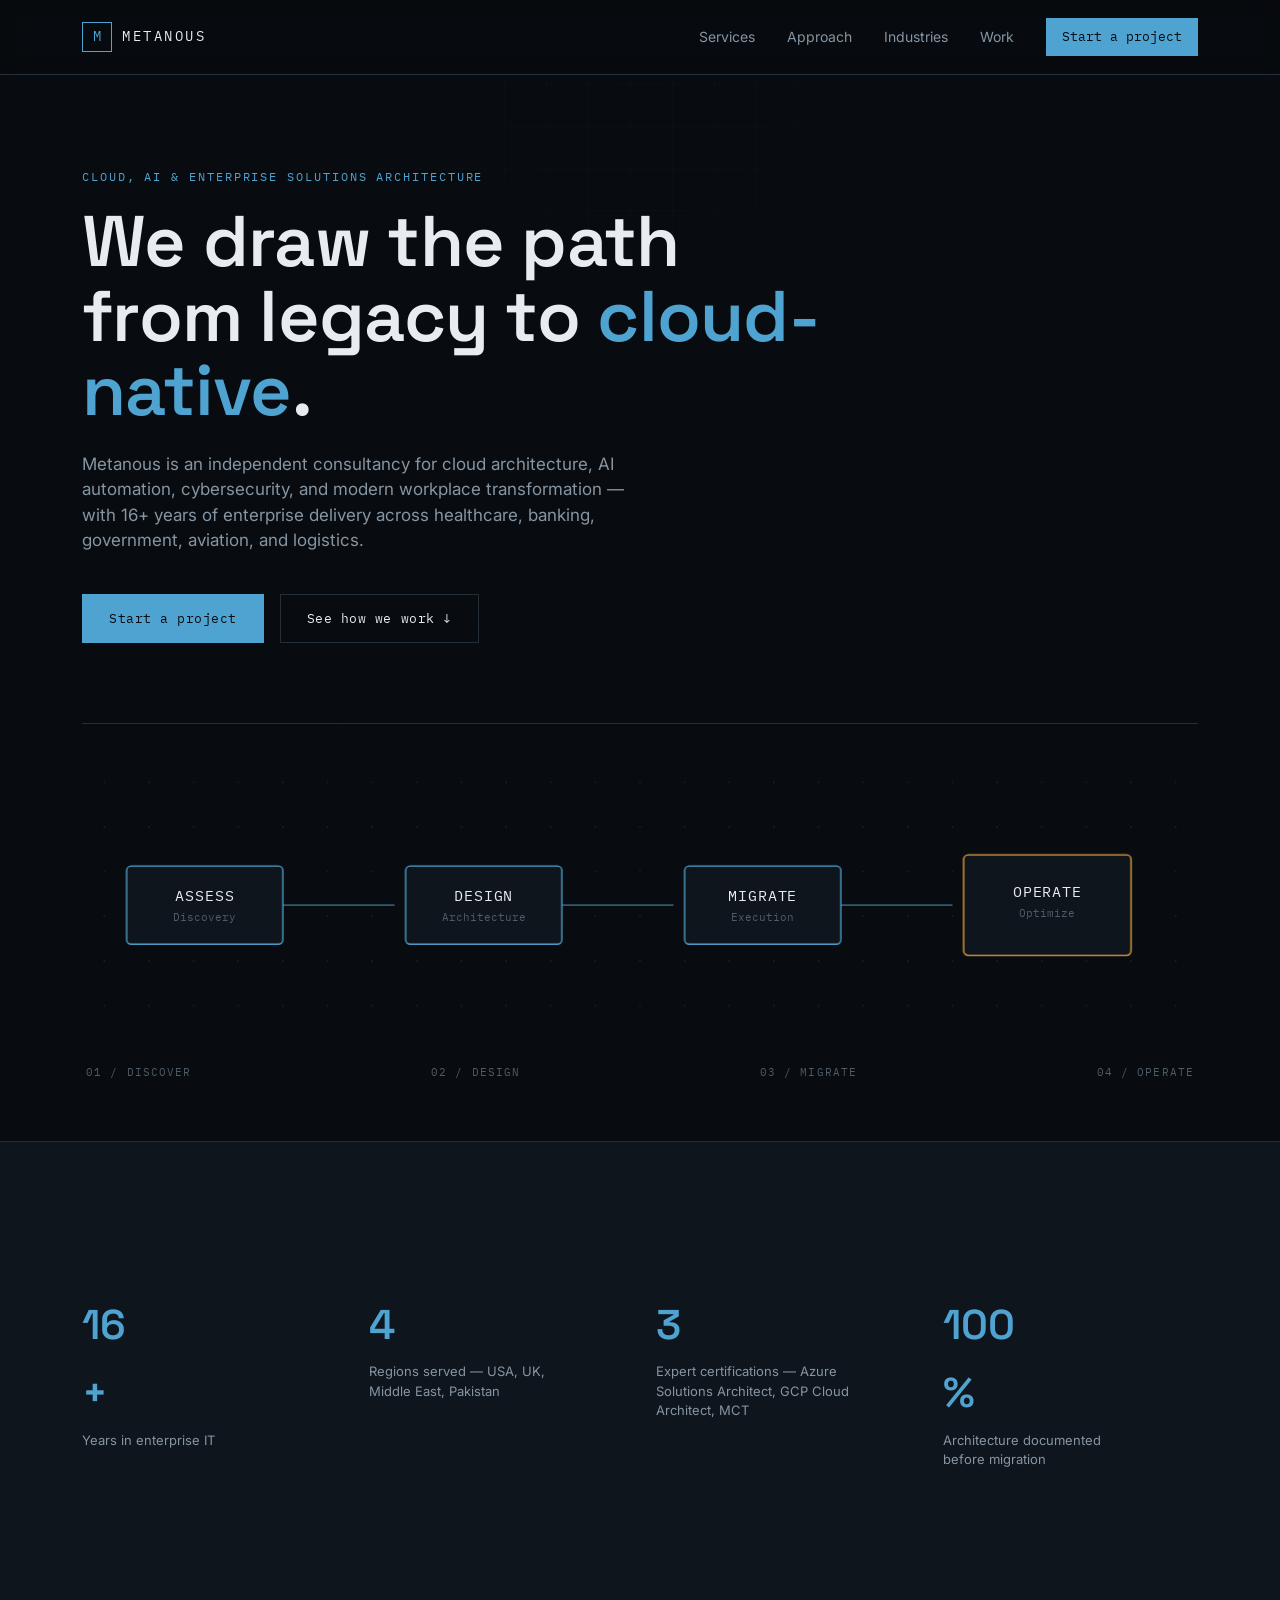
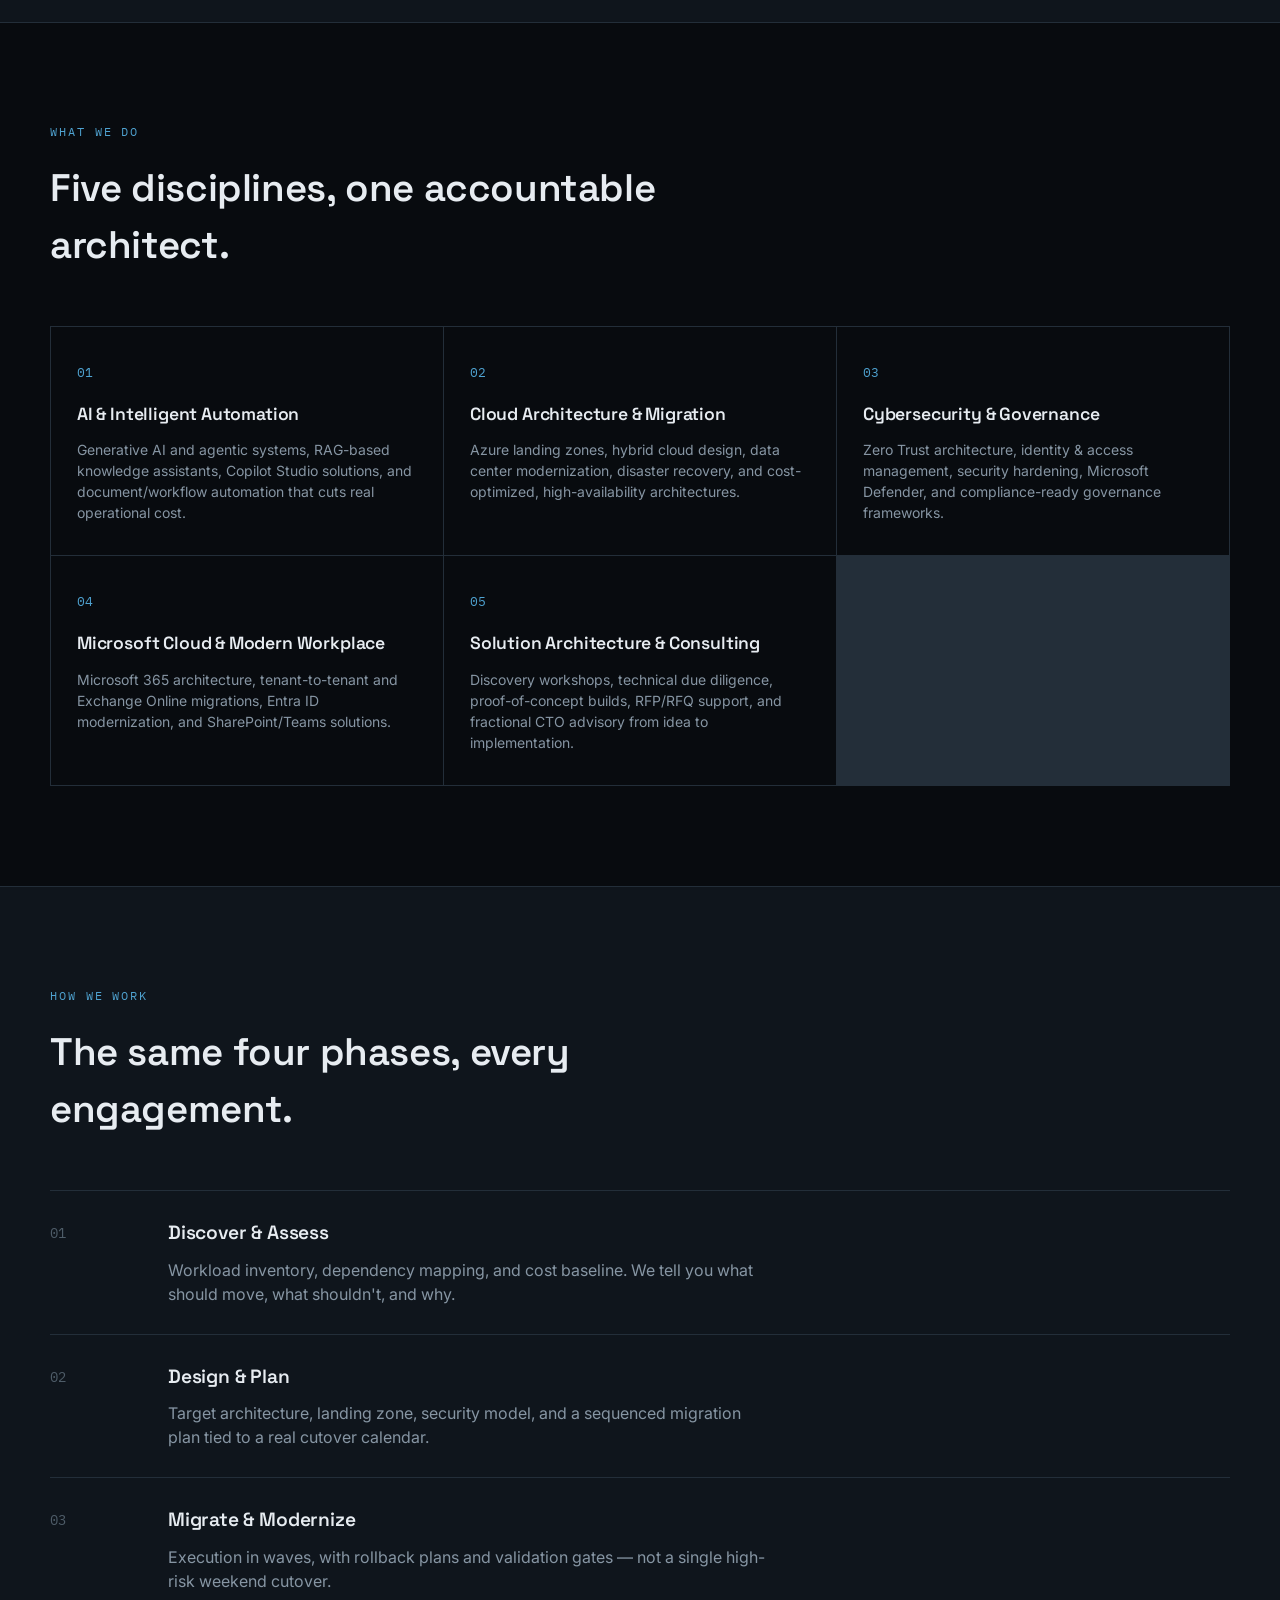
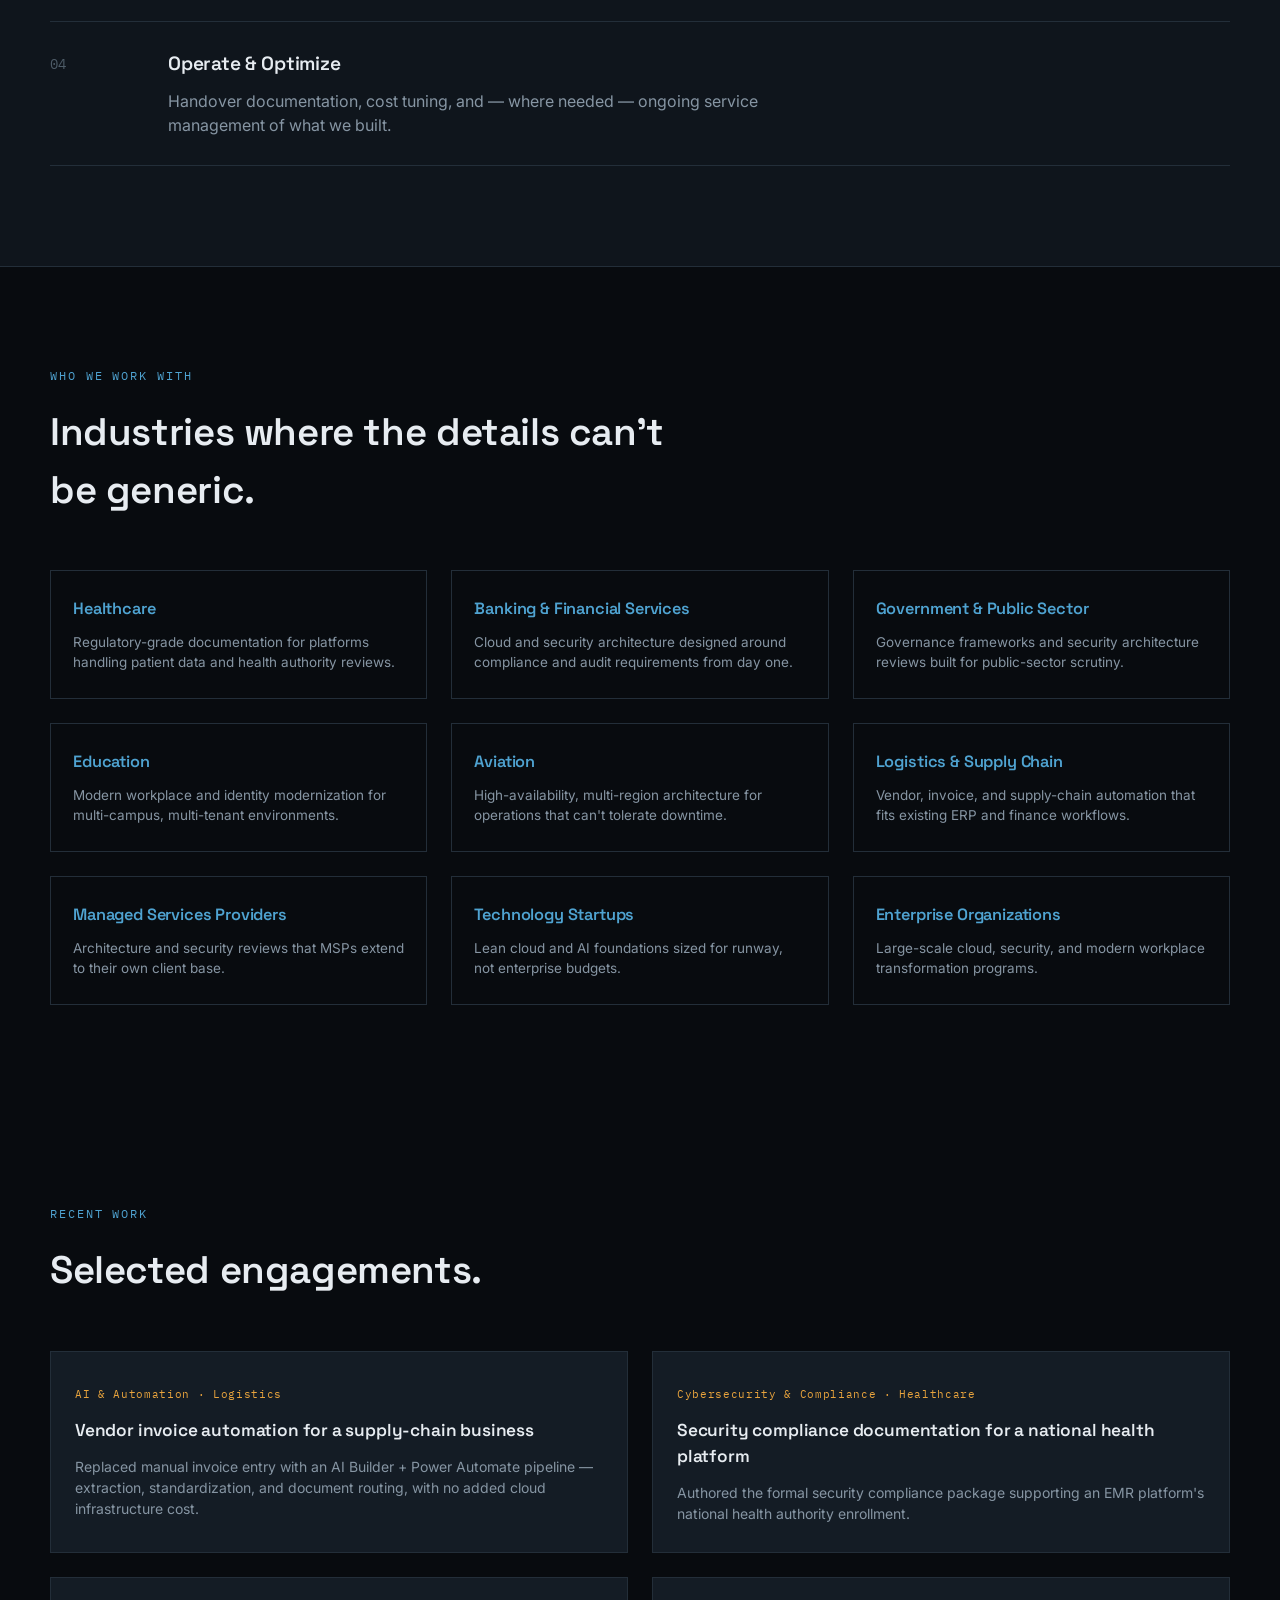
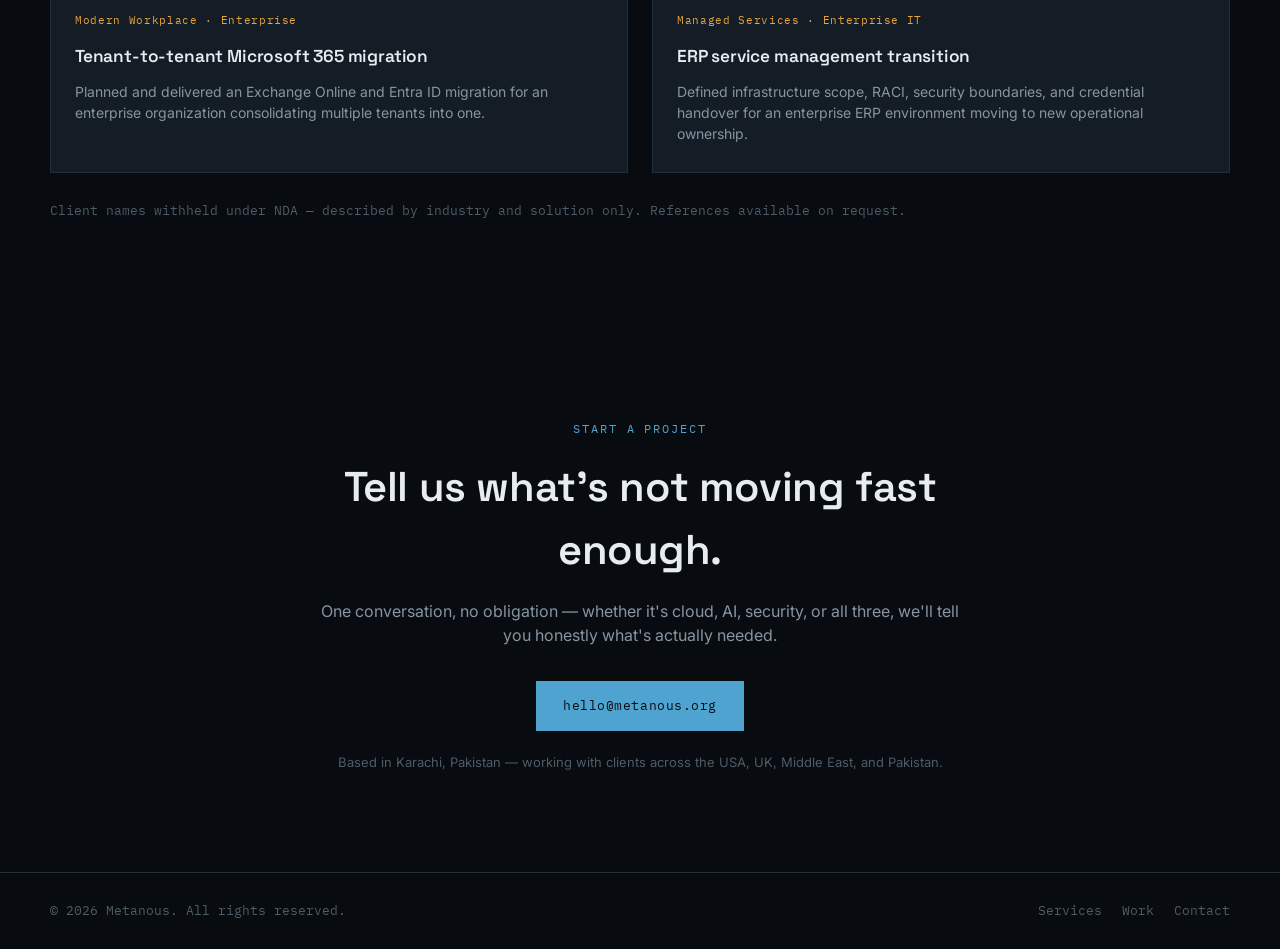
==== index.html @ 93f84d26 "Update index.html" ====
<!DOCTYPE html>
<html lang="en">
<head>
<meta charset="UTF-8">
<meta name="viewport" content="width=device-width, initial-scale=1.0">
<title>Metanous — Cloud, AI &amp; Enterprise Solutions Architecture</title>
<meta name="description" content="Metanous designs and delivers cloud architecture, AI automation, cybersecurity, and modern workplace solutions for enterprises across healthcare, banking, government, aviation, and logistics.">
<link rel="icon" href="data:,">
<link rel="preconnect" href="https://fonts.googleapis.com">
<link href="https://fonts.googleapis.com/css2?family=Space+Grotesk:wght@400;500;600;700&family=IBM+Plex+Mono:wght@400;500&family=Inter:wght@400;500;600&display=swap" rel="stylesheet">
<link rel="stylesheet" href="css/style.css">
</head>
<body>

<div class="grain"></div>

<header class="nav" id="nav">
  <div class="nav-inner">
    <a href="#top" class="brand">
      <span class="brand-mark">M</span>
      <span class="brand-name">METANOUS</span>
    </a>
    <nav class="nav-links">
      <a href="#services">Services</a>
      <a href="#approach">Approach</a>
      <a href="#industries">Industries</a>
      <a href="#work">Work</a>
      <a href="#contact" class="nav-cta">Start a project</a>
    </nav>
    <button class="nav-toggle" id="navToggle" aria-label="Toggle menu" aria-expanded="false">
      <span></span><span></span><span></span>
    </button>
  </div>
</header>

<main id="top">

  <!-- HERO -->
  <section class="hero">
    <div class="hero-grid" aria-hidden="true"></div>
    <div class="hero-inner">
      <p class="eyebrow">Cloud, AI &amp; Enterprise Solutions Architecture</p>
      <h1 class="hero-title">
        We draw the path<br>
        from legacy to <span class="ink">cloud-native</span>.
      </h1>
      <p class="hero-sub">
        Metanous is an independent consultancy for cloud architecture, AI automation,
        cybersecurity, and modern workplace transformation — with 16+ years of enterprise
        delivery across healthcare, banking, government, aviation, and logistics.
      </p>
      <div class="hero-actions">
        <a href="#contact" class="btn btn-primary">Start a project</a>
        <a href="#schematic" class="btn btn-ghost">See how we work ↓</a>
      </div>
    </div>

    <!-- Signature element: self-drawing migration schematic -->
    <div class="schematic-wrap" id="schematic">
      <svg class="schematic" viewBox="0 0 1000 260" preserveAspectRatio="xMidYMid meet" aria-hidden="true">
        <!-- grid dots -->
        <g class="schematic-dots"></g>

        <!-- connecting lines -->
        <path class="s-line" d="M110,130 L280,130" />
        <path class="s-line" d="M360,130 L530,130" />
        <path class="s-line" d="M610,130 L780,130" />
        <path class="s-line" d="M860,130 L930,130" />

        <!-- nodes -->
        <g class="s-node">
          <rect x="40" y="95" width="140" height="70" rx="4"/>
          <text x="110" y="126" class="s-label">ASSESS</text>
          <text x="110" y="144" class="s-sublabel">Discovery</text>
        </g>
        <g class="s-node">
          <rect x="290" y="95" width="140" height="70" rx="4"/>
          <text x="360" y="126" class="s-label">DESIGN</text>
          <text x="360" y="144" class="s-sublabel">Architecture</text>
        </g>
        <g class="s-node">
          <rect x="540" y="95" width="140" height="70" rx="4"/>
          <text x="610" y="126" class="s-label">MIGRATE</text>
          <text x="610" y="144" class="s-sublabel">Execution</text>
        </g>
        <g class="s-node s-node-cloud">
          <rect x="790" y="85" width="150" height="90" rx="4"/>
          <text x="865" y="123" class="s-label">OPERATE</text>
          <text x="865" y="141" class="s-sublabel">Optimize</text>
        </g>
      </svg>
      <div class="schematic-caption">
        <span>01 / DISCOVER</span><span>02 / DESIGN</span><span>03 / MIGRATE</span><span>04 / OPERATE</span>
      </div>
    </div>
  </section>

  <!-- STATS -->
  <section class="stats">
    <div class="stats-inner">
      <div class="stat">
        <span class="stat-num" data-count="16">0</span><span class="stat-suffix">+</span>
        <span class="stat-label">Years in enterprise IT</span>
      </div>
      <div class="stat">
        <span class="stat-num" data-count="4">0</span>
        <span class="stat-label">Regions served — USA, UK, Middle East, Pakistan</span>
      </div>
      <div class="stat">
        <span class="stat-num" data-count="3">0</span>
        <span class="stat-label">Expert certifications — Azure Solutions Architect, GCP Cloud Architect, MCT</span>
      </div>
      <div class="stat">
        <span class="stat-num" data-count="100">0</span><span class="stat-suffix">%</span>
        <span class="stat-label">Architecture documented before migration</span>
      </div>
    </div>
  </section>

  <!-- SERVICES -->
  <section class="services" id="services">
    <div class="section-head">
      <p class="eyebrow">What we do</p>
      <h2>Five disciplines, one accountable architect.</h2>
    </div>
    <div class="service-grid">
      <article class="service-card">
        <span class="service-index">01</span>
        <h3>AI &amp; Intelligent Automation</h3>
        <p>Generative AI and agentic systems, RAG-based knowledge assistants, Copilot Studio solutions, and document/workflow automation that cuts real operational cost.</p>
      </article>
      <article class="service-card">
        <span class="service-index">02</span>
        <h3>Cloud Architecture &amp; Migration</h3>
        <p>Azure landing zones, hybrid cloud design, data center modernization, disaster recovery, and cost-optimized, high-availability architectures.</p>
      </article>
      <article class="service-card">
        <span class="service-index">03</span>
        <h3>Cybersecurity &amp; Governance</h3>
        <p>Zero Trust architecture, identity &amp; access management, security hardening, Microsoft Defender, and compliance-ready governance frameworks.</p>
      </article>
      <article class="service-card">
        <span class="service-index">04</span>
        <h3>Microsoft Cloud &amp; Modern Workplace</h3>
        <p>Microsoft 365 architecture, tenant-to-tenant and Exchange Online migrations, Entra ID modernization, and SharePoint/Teams solutions.</p>
      </article>
      <article class="service-card">
        <span class="service-index">05</span>
        <h3>Solution Architecture &amp; Consulting</h3>
        <p>Discovery workshops, technical due diligence, proof-of-concept builds, RFP/RFQ support, and fractional CTO advisory from idea to implementation.</p>
      </article>
    </div>
  </section>

  <!-- APPROACH -->
  <section class="approach" id="approach">
    <div class="section-head">
      <p class="eyebrow">How we work</p>
      <h2>The same four phases, every engagement.</h2>
    </div>
    <div class="approach-list">
      <div class="approach-row">
        <span class="approach-num">01</span>
        <div class="approach-body">
          <h3>Discover &amp; Assess</h3>
          <p>Workload inventory, dependency mapping, and cost baseline. We tell you what should move, what shouldn't, and why.</p>
        </div>
      </div>
      <div class="approach-row">
        <span class="approach-num">02</span>
        <div class="approach-body">
          <h3>Design &amp; Plan</h3>
          <p>Target architecture, landing zone, security model, and a sequenced migration plan tied to a real cutover calendar.</p>
        </div>
      </div>
      <div class="approach-row">
        <span class="approach-num">03</span>
        <div class="approach-body">
          <h3>Migrate &amp; Modernize</h3>
          <p>Execution in waves, with rollback plans and validation gates — not a single high-risk weekend cutover.</p>
        </div>
      </div>
      <div class="approach-row">
        <span class="approach-num">04</span>
        <div class="approach-body">
          <h3>Operate &amp; Optimize</h3>
          <p>Handover documentation, cost tuning, and — where needed — ongoing service management of what we built.</p>
        </div>
      </div>
    </div>
  </section>

  <!-- INDUSTRIES -->
  <section class="industries" id="industries">
    <div class="section-head">
      <p class="eyebrow">Who we work with</p>
      <h2>Industries where the details can't be generic.</h2>
    </div>
    <div class="industry-grid">
      <div class="industry-card"><h3>Healthcare</h3><p>Regulatory-grade documentation for platforms handling patient data and health authority reviews.</p></div>
      <div class="industry-card"><h3>Banking &amp; Financial Services</h3><p>Cloud and security architecture designed around compliance and audit requirements from day one.</p></div>
      <div class="industry-card"><h3>Government &amp; Public Sector</h3><p>Governance frameworks and security architecture reviews built for public-sector scrutiny.</p></div>
      <div class="industry-card"><h3>Education</h3><p>Modern workplace and identity modernization for multi-campus, multi-tenant environments.</p></div>
      <div class="industry-card"><h3>Aviation</h3><p>High-availability, multi-region architecture for operations that can't tolerate downtime.</p></div>
      <div class="industry-card"><h3>Logistics &amp; Supply Chain</h3><p>Vendor, invoice, and supply-chain automation that fits existing ERP and finance workflows.</p></div>
      <div class="industry-card"><h3>Managed Services Providers</h3><p>Architecture and security reviews that MSPs extend to their own client base.</p></div>
      <div class="industry-card"><h3>Technology Startups</h3><p>Lean cloud and AI foundations sized for runway, not enterprise budgets.</p></div>
      <div class="industry-card"><h3>Enterprise Organizations</h3><p>Large-scale cloud, security, and modern workplace transformation programs.</p></div>
    </div>
  </section>

  <!-- WORK / PROOF -->
  <section class="work" id="work">
    <div class="section-head">
      <p class="eyebrow">Recent work</p>
      <h2>Selected engagements.</h2>
    </div>
    <div class="work-grid">
      <article class="work-card">
        <span class="work-tag">AI &amp; Automation · Logistics</span>
        <h3>Vendor invoice automation for a supply-chain business</h3>
        <p>Replaced manual invoice entry with an AI Builder + Power Automate pipeline — extraction, standardization, and document routing, with no added cloud infrastructure cost.</p>
      </article>
      <article class="work-card">
        <span class="work-tag">Cybersecurity &amp; Compliance · Healthcare</span>
        <h3>Security compliance documentation for a national health platform</h3>
        <p>Authored the formal security compliance package supporting an EMR platform's national health authority enrollment.</p>
      </article>
      <article class="work-card">
        <span class="work-tag">Modern Workplace · Enterprise</span>
        <h3>Tenant-to-tenant Microsoft 365 migration</h3>
        <p>Planned and delivered an Exchange Online and Entra ID migration for an enterprise organization consolidating multiple tenants into one.</p>
      </article>
      <article class="work-card">
        <span class="work-tag">Managed Services · Enterprise IT</span>
        <h3>ERP service management transition</h3>
        <p>Defined infrastructure scope, RACI, security boundaries, and credential handover for an enterprise ERP environment moving to new operational ownership.</p>
      </article>
    </div>
    <p class="work-note">Client names withheld under NDA — described by industry and solution only. References available on request.</p>
  </section>

  <!-- CONTACT -->
  <section class="contact" id="contact">
    <div class="contact-inner">
      <p class="eyebrow">Start a project</p>
      <h2>Tell us what's not moving fast enough.</h2>
      <p class="contact-sub">One conversation, no obligation — whether it's cloud, AI, security, or all three, we'll tell you honestly what's actually needed.</p>
      <div class="contact-actions">
        <a href="mailto:hello@metanous.org" class="btn btn-primary">hello@metanous.org</a>
      </div>
      <p class="contact-meta">Based in Karachi, Pakistan — working with clients across the USA, UK, Middle East, and Pakistan.</p>
    </div>
  </section>

</main>

<footer class="footer">
  <div class="footer-inner">
    <span>© <span id="year"></span> Metanous. All rights reserved.</span>
    <span class="footer-links">
      <a href="#services">Services</a>
      <a href="#work">Work</a>
      <a href="#contact">Contact</a>
    </span>
  </div>
</footer>

<script src="js/main.js"></script>
</body>
</html>
---- css/style.css ----
/* ===== Tokens ===== */
:root{
  --ink: #080B0F;
  --panel: #0F151C;
  --panel-2: #141C25;
  --line: #232E39;
  --blueprint: #4FA3D1;
  --blueprint-dim: #2C5A73;
  --amber: #E8A33D;
  --text: #E7ECF1;
  --text-dim: #8695A3;
  --text-faint: #4E5C68;

  --font-display: 'Space Grotesk', sans-serif;
  --font-mono: 'IBM Plex Mono', monospace;
  --font-body: 'Inter', sans-serif;

  --max: 1180px;
}

*,*::before,*::after{box-sizing:border-box;}
html{scroll-behavior:smooth;}
body{
  margin:0;
  background:var(--ink);
  color:var(--text);
  font-family:var(--font-body);
  line-height:1.5;
  -webkit-font-smoothing:antialiased;
}
h1,h2,h3{font-family:var(--font-display);margin:0;font-weight:600;letter-spacing:-0.01em;}
p{margin:0;color:var(--text-dim);}
a{color:inherit;text-decoration:none;}
img{max-width:100%;display:block;}

@media (prefers-reduced-motion: reduce){
  *{animation-duration:0.001ms !important; animation-iteration-count:1 !important; transition-duration:0.001ms !important;}
}

/* subtle film grain / blueprint paper texture */
.grain{
  position:fixed; inset:0; pointer-events:none; z-index:1;
  background-image:
    linear-gradient(rgba(79,163,209,0.035) 1px, transparent 1px),
    linear-gradient(90deg, rgba(79,163,209,0.035) 1px, transparent 1px);
  background-size: 42px 42px;
  mask-image: radial-gradient(ellipse at 50% 0%, black 0%, transparent 70%);
}

/* ===== Nav ===== */
.nav{
  position:fixed; top:0; left:0; right:0; z-index:100;
  background:rgba(8,11,15,0.72);
  backdrop-filter:blur(10px);
  border-bottom:1px solid var(--line);
}
.nav-inner{
  max-width:var(--max); margin:0 auto; padding:18px 32px;
  display:flex; align-items:center; justify-content:space-between;
}
.brand{display:flex; align-items:center; gap:10px;}
.brand-mark{
  width:30px;height:30px; border:1px solid var(--blueprint);
  display:flex; align-items:center; justify-content:center;
  font-family:var(--font-mono); font-size:14px; color:var(--blueprint);
}
.brand-name{font-family:var(--font-mono); font-size:14px; letter-spacing:0.18em;}
.nav-links{display:flex; align-items:center; gap:32px; font-size:14px;}
.nav-links a{color:var(--text-dim); transition:color .2s;}
.nav-links a:hover{color:var(--text);}
.nav-cta{
  color:var(--ink) !important; background:var(--blueprint);
  padding:9px 16px; font-family:var(--font-mono); font-size:13px;
}
.nav-cta:hover{background:#69b6dd;}
.nav-toggle{display:none; background:none; border:none; cursor:pointer; flex-direction:column; gap:5px; padding:6px;}
.nav-toggle span{width:22px; height:2px; background:var(--text);}

/* ===== Hero ===== */
.hero{
  position:relative; padding:168px 32px 60px; max-width:var(--max); margin:0 auto;
  z-index:2;
}
.eyebrow{
  font-family:var(--font-mono); font-size:12px; letter-spacing:0.16em;
  text-transform:uppercase; color:var(--blueprint); margin-bottom:18px;
}
.hero-title{
  font-size:clamp(2.4rem, 5.6vw, 4.6rem); line-height:1.04; max-width:820px;
}
.ink{color:var(--blueprint);}
.hero-sub{
  margin-top:24px; max-width:560px; font-size:17px; color:var(--text-dim);
}
.hero-actions{display:flex; gap:16px; margin-top:40px; flex-wrap:wrap;}
.btn{
  display:inline-flex; align-items:center; gap:8px;
  padding:14px 26px; font-family:var(--font-mono); font-size:13px;
  letter-spacing:0.04em; border:1px solid transparent; transition:all .2s;
}
.btn-primary{background:var(--blueprint); color:var(--ink);}
.btn-primary:hover{background:#69b6dd;}
.btn-ghost{border-color:var(--line); color:var(--text);}
.btn-ghost:hover{border-color:var(--blueprint); color:var(--blueprint);}

/* Schematic */
.schematic-wrap{margin-top:80px; border-top:1px solid var(--line); padding-top:36px;}
.schematic{width:100%; height:auto; display:block;}
.s-line{
  fill:none; stroke:var(--blueprint-dim); stroke-width:1.5;
  stroke-dasharray:200; stroke-dashoffset:200;
  animation:draw 900ms ease forwards;
}
.s-line:nth-of-type(1){animation-delay:.2s;}
.schematic path.s-line:nth-child(2){animation-delay:.6s;}
.schematic path.s-line:nth-child(3){animation-delay:1.0s;}
.schematic path.s-line:nth-child(4){animation-delay:1.4s;}
@keyframes draw{to{stroke-dashoffset:0;}}

.s-node rect{
  fill:var(--panel); stroke:var(--blueprint); stroke-width:1.2;
  opacity:0; transform:scale(.94); transform-origin:center;
  animation:pop .5s ease forwards;
}
.s-node:nth-of-type(1) rect{animation-delay:0s;}
.s-node:nth-of-type(2) rect{animation-delay:.5s;}
.s-node:nth-of-type(3) rect{animation-delay:1.0s;}
.s-node:nth-of-type(4) rect{animation-delay:1.5s;}
.s-node-cloud rect{stroke:var(--amber);}
@keyframes pop{to{opacity:1; transform:scale(1);}}

.s-label{
  font-family:var(--font-mono); font-size:13px; letter-spacing:.06em;
  fill:var(--text); text-anchor:middle;
  opacity:0; animation:fadeText .4s ease forwards;
}
.s-sublabel{
  font-family:var(--font-mono); font-size:10px;
  fill:var(--text-faint); text-anchor:middle;
  opacity:0; animation:fadeText .4s ease forwards;
}
.s-node:nth-of-type(1) .s-label, .s-node:nth-of-type(1) .s-sublabel{animation-delay:.3s;}
.s-node:nth-of-type(2) .s-label, .s-node:nth-of-type(2) .s-sublabel{animation-delay:.8s;}
.s-node:nth-of-type(3) .s-label, .s-node:nth-of-type(3) .s-sublabel{animation-delay:1.3s;}
.s-node:nth-of-type(4) .s-label, .s-node:nth-of-type(4) .s-sublabel{animation-delay:1.8s;}
@keyframes fadeText{to{opacity:1;}}

.schematic-caption{
  display:flex; justify-content:space-between; margin-top:14px;
  font-family:var(--font-mono); font-size:11px; letter-spacing:.1em;
  color:var(--text-faint); padding:0 4px;
}

/* ===== Stats ===== */
.stats{border-top:1px solid var(--line); border-bottom:1px solid var(--line); background:var(--panel);}
.stats-inner{
  max-width:var(--max); margin:0 auto; padding:52px 32px;
  display:grid; grid-template-columns:repeat(4,1fr); gap:32px;
}
.stat{display:flex; flex-direction:column; gap:6px;}
.stat-num{font-family:var(--font-display); font-size:2.6rem; color:var(--blueprint); font-weight:600;}
.stat-suffix{font-family:var(--font-display); font-size:2.6rem; color:var(--blueprint); font-weight:600;}
.stat-label{font-size:13px; color:var(--text-dim); max-width:200px;}

/* ===== Section shared ===== */
section{padding:100px 32px;}
.section-head{max-width:var(--max); margin:0 auto 52px;}
.section-head h2{font-size:clamp(1.7rem,3vw,2.4rem); max-width:640px; margin-top:12px;}

/* Services */
.service-grid{
  max-width:var(--max); margin:0 auto; display:grid;
  grid-template-columns:repeat(3,1fr); gap:1px; background:var(--line);
  border:1px solid var(--line);
}
.service-card{background:var(--ink); padding:32px 26px; transition:background .2s;}
.service-card:hover{background:var(--panel);}
.service-index{font-family:var(--font-mono); color:var(--blueprint); font-size:13px;}
.service-card h3{font-size:1.1rem; margin-top:18px;}
.service-card p{margin-top:12px; font-size:14px;}

/* Approach */
.approach{background:var(--panel); border-top:1px solid var(--line); border-bottom:1px solid var(--line);}
.approach-list{max-width:var(--max); margin:0 auto;}
.approach-row{
  display:grid; grid-template-columns:90px 1fr; gap:28px;
  padding:28px 0; border-top:1px solid var(--line);
}
.approach-row:last-child{border-bottom:1px solid var(--line);}
.approach-num{font-family:var(--font-mono); color:var(--text-faint); font-size:14px; padding-top:4px;}
.approach-body h3{font-size:1.2rem;}
.approach-body p{margin-top:10px; max-width:600px;}

/* Industries */
.industry-grid{max-width:var(--max); margin:0 auto; display:grid; grid-template-columns:repeat(3,1fr); gap:24px;}
.industry-card{border:1px solid var(--line); padding:26px 22px;}
.industry-card h3{font-size:1.02rem; color:var(--blueprint);}
.industry-card p{margin-top:10px; font-size:13.5px;}

/* Work */
.work-grid{max-width:var(--max); margin:0 auto; display:grid; grid-template-columns:repeat(2,1fr); gap:24px;}
.work-card{border:1px solid var(--line); padding:28px 24px; background:var(--panel-2);}
.work-tag{font-family:var(--font-mono); font-size:11px; letter-spacing:.06em; color:var(--amber);}
.work-card h3{font-size:1.08rem; margin-top:14px;}
.work-card p{margin-top:12px; font-size:14px;}
.work-note{max-width:var(--max); margin:28px auto 0; font-size:12.5px; color:var(--text-faint); font-family:var(--font-mono);}

/* Contact */
.contact{text-align:center;}
.contact-inner{max-width:640px; margin:0 auto;}
.contact h2{font-size:clamp(1.8rem,4vw,2.6rem); margin-top:12px;}
.contact-sub{margin-top:18px; font-size:16px;}
.contact-actions{margin-top:34px;}
.contact-meta{margin-top:22px; font-size:13px; color:var(--text-faint);}

/* Footer */
.footer{border-top:1px solid var(--line); padding:28px 32px;}
.footer-inner{
  max-width:var(--max); margin:0 auto; display:flex; justify-content:space-between;
  font-size:13px; color:var(--text-faint); font-family:var(--font-mono);
}
.footer-links{display:flex; gap:20px;}
.footer-links a:hover{color:var(--text-dim);}

/* Scroll reveal */
.reveal{opacity:0; transform:translateY(16px); transition:opacity .6s ease, transform .6s ease;}
.reveal.in{opacity:1; transform:translateY(0);}

/* ===== Responsive ===== */
@media (max-width: 900px){
  .nav-links{
    position:fixed; top:64px; left:0; right:0; bottom:0;
    background:var(--ink); flex-direction:column; align-items:flex-start;
    padding:32px; gap:24px; transform:translateX(100%); transition:transform .3s ease;
  }
  .nav-links.open{transform:translateX(0);}
  .nav-toggle{display:flex;}
  .stats-inner{grid-template-columns:repeat(2,1fr);}
  .service-grid{grid-template-columns:repeat(2,1fr);}
  .industry-grid{grid-template-columns:repeat(2,1fr);}
  .work-grid{grid-template-columns:1fr;}
  .approach-row{grid-template-columns:50px 1fr;}
}
@media (max-width: 560px){
  .stats-inner{grid-template-columns:1fr 1fr; gap:24px;}
  .service-grid{grid-template-columns:1fr;}
  .industry-grid{grid-template-columns:1fr;}
  .schematic-caption span:nth-child(2), .schematic-caption span:nth-child(3){opacity:.6;}
}
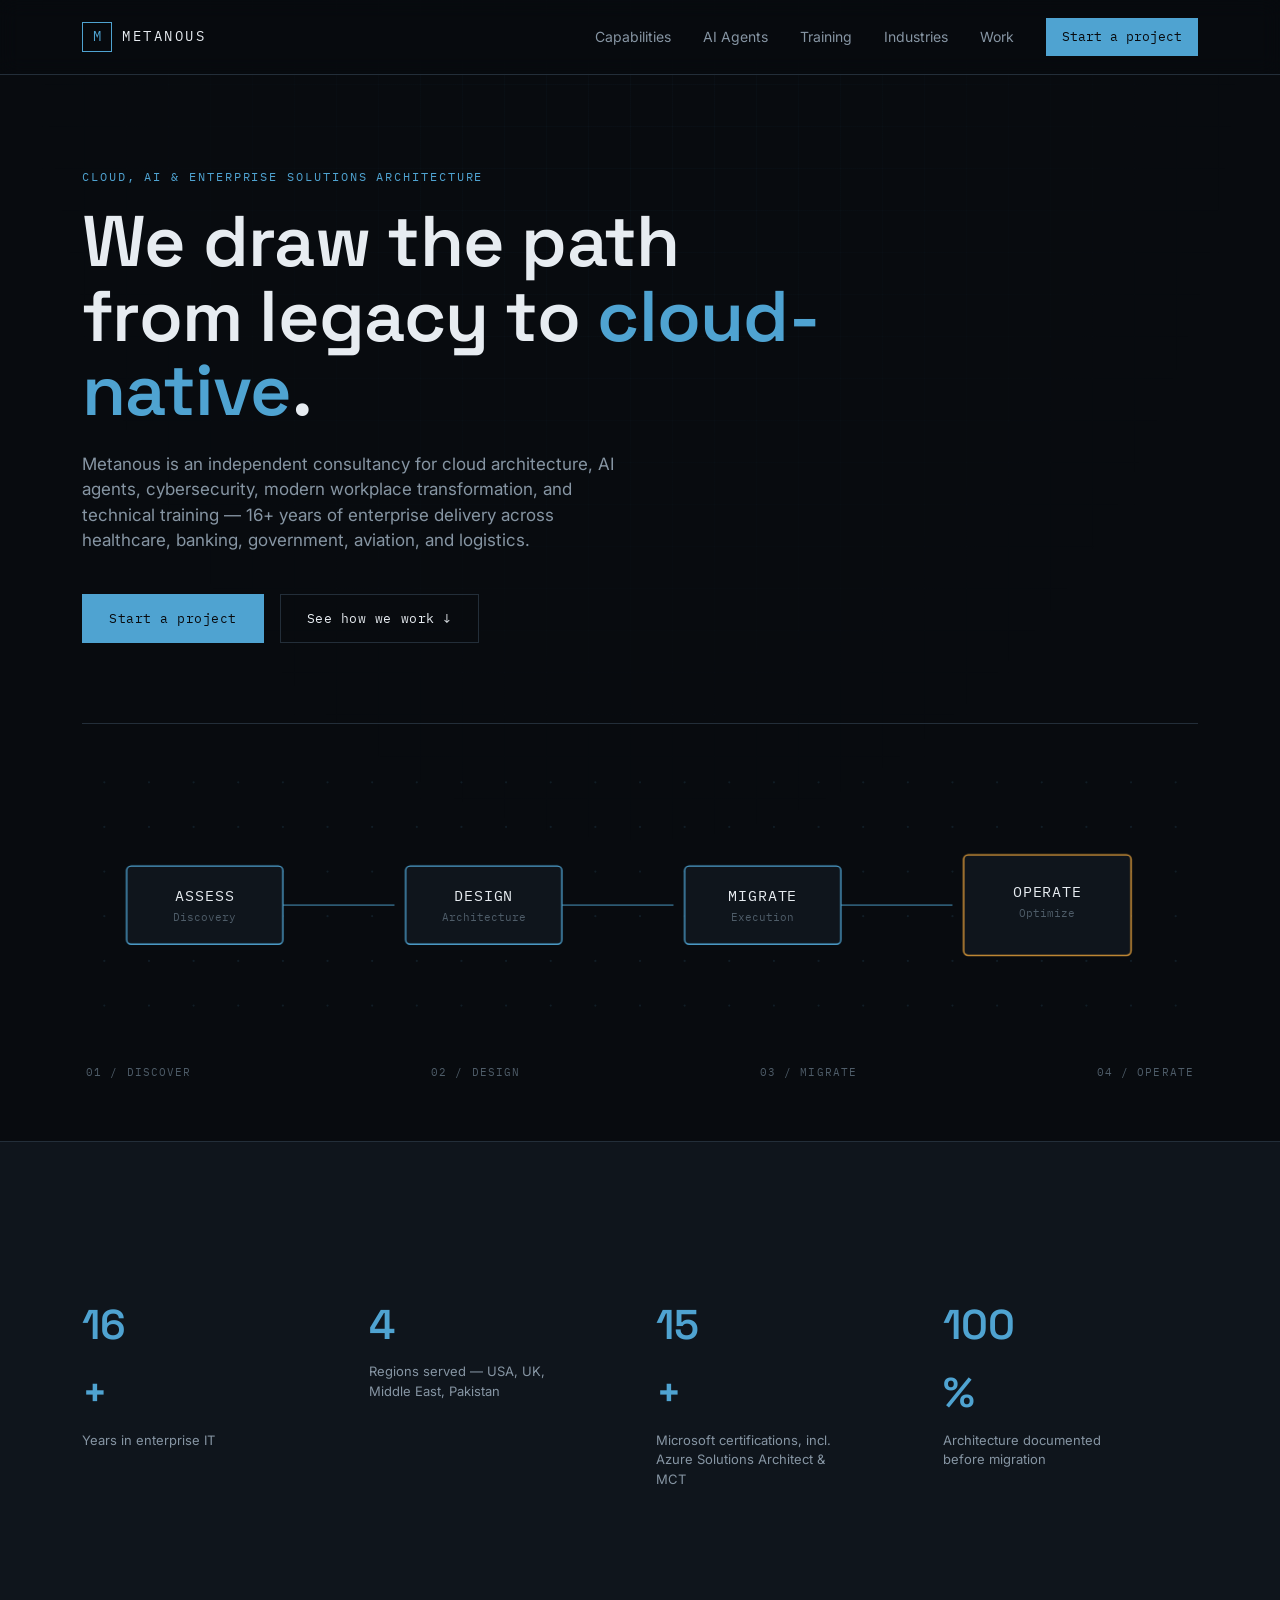
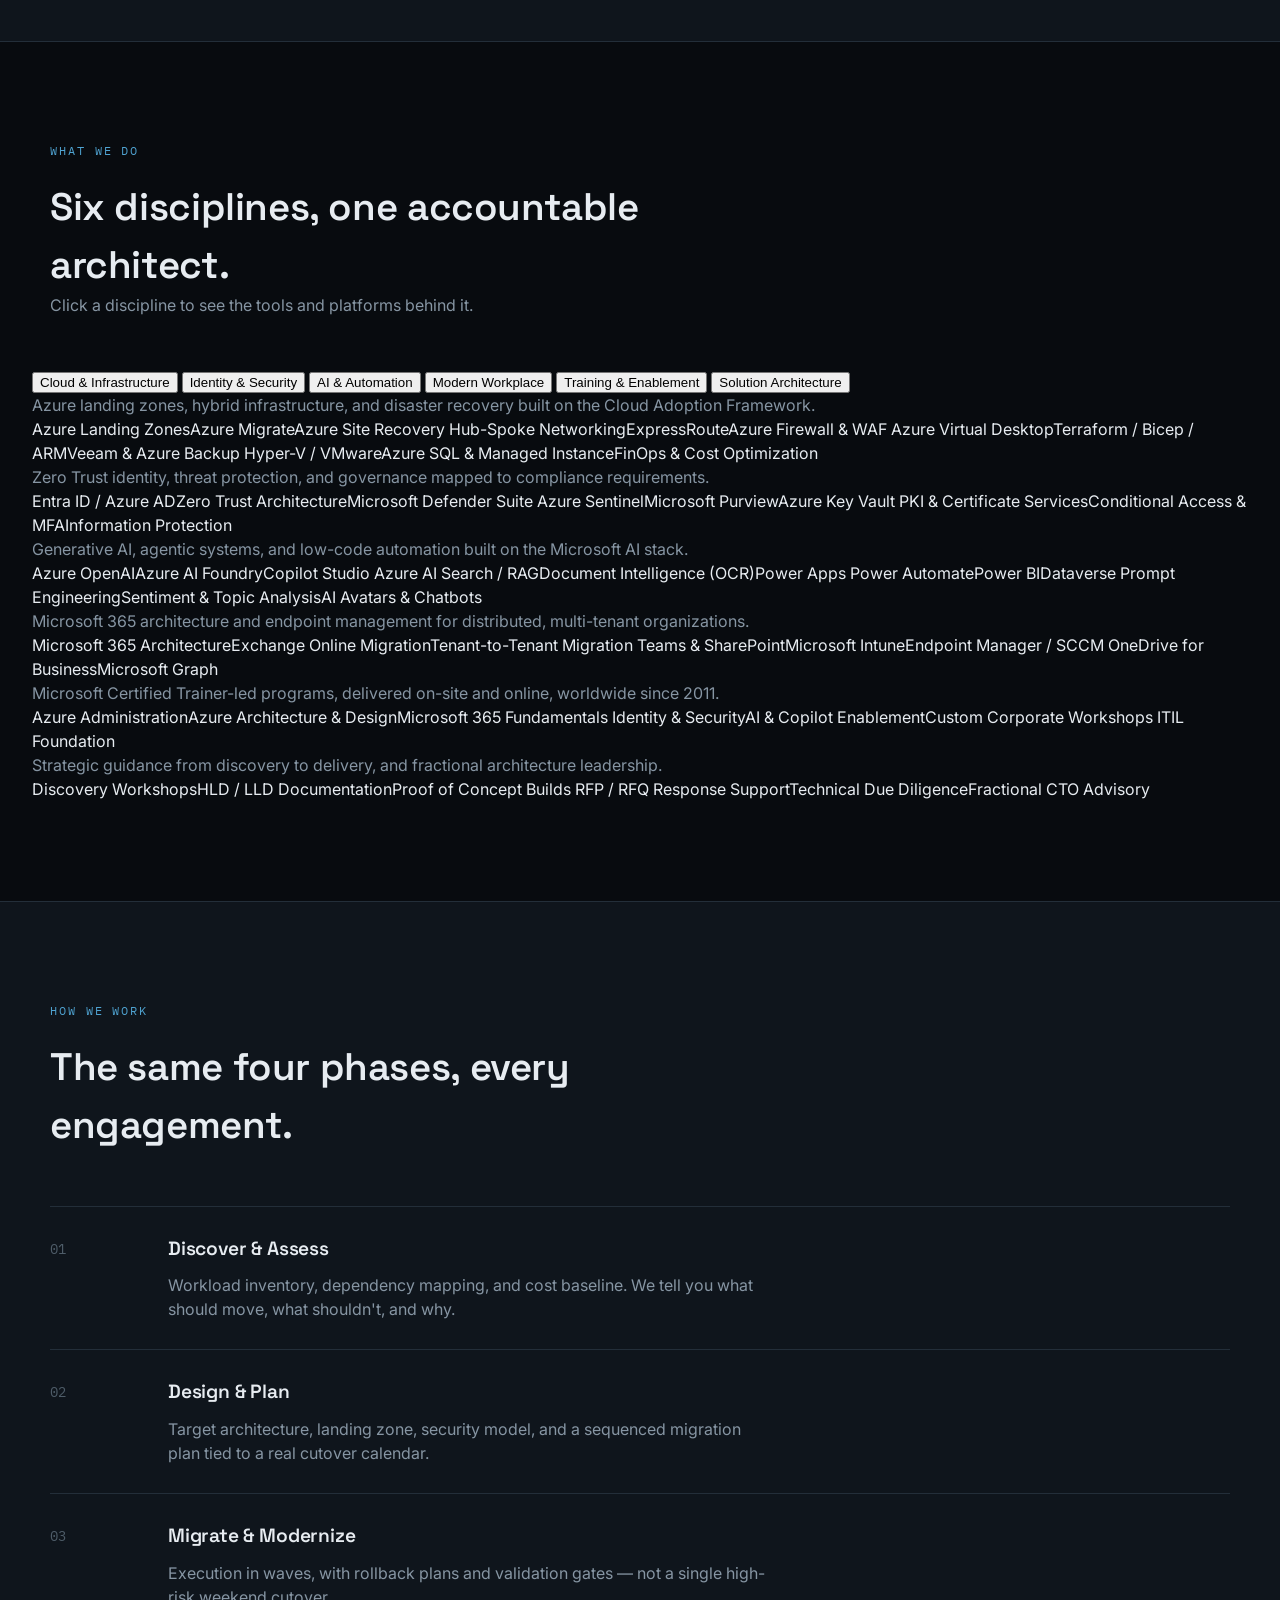
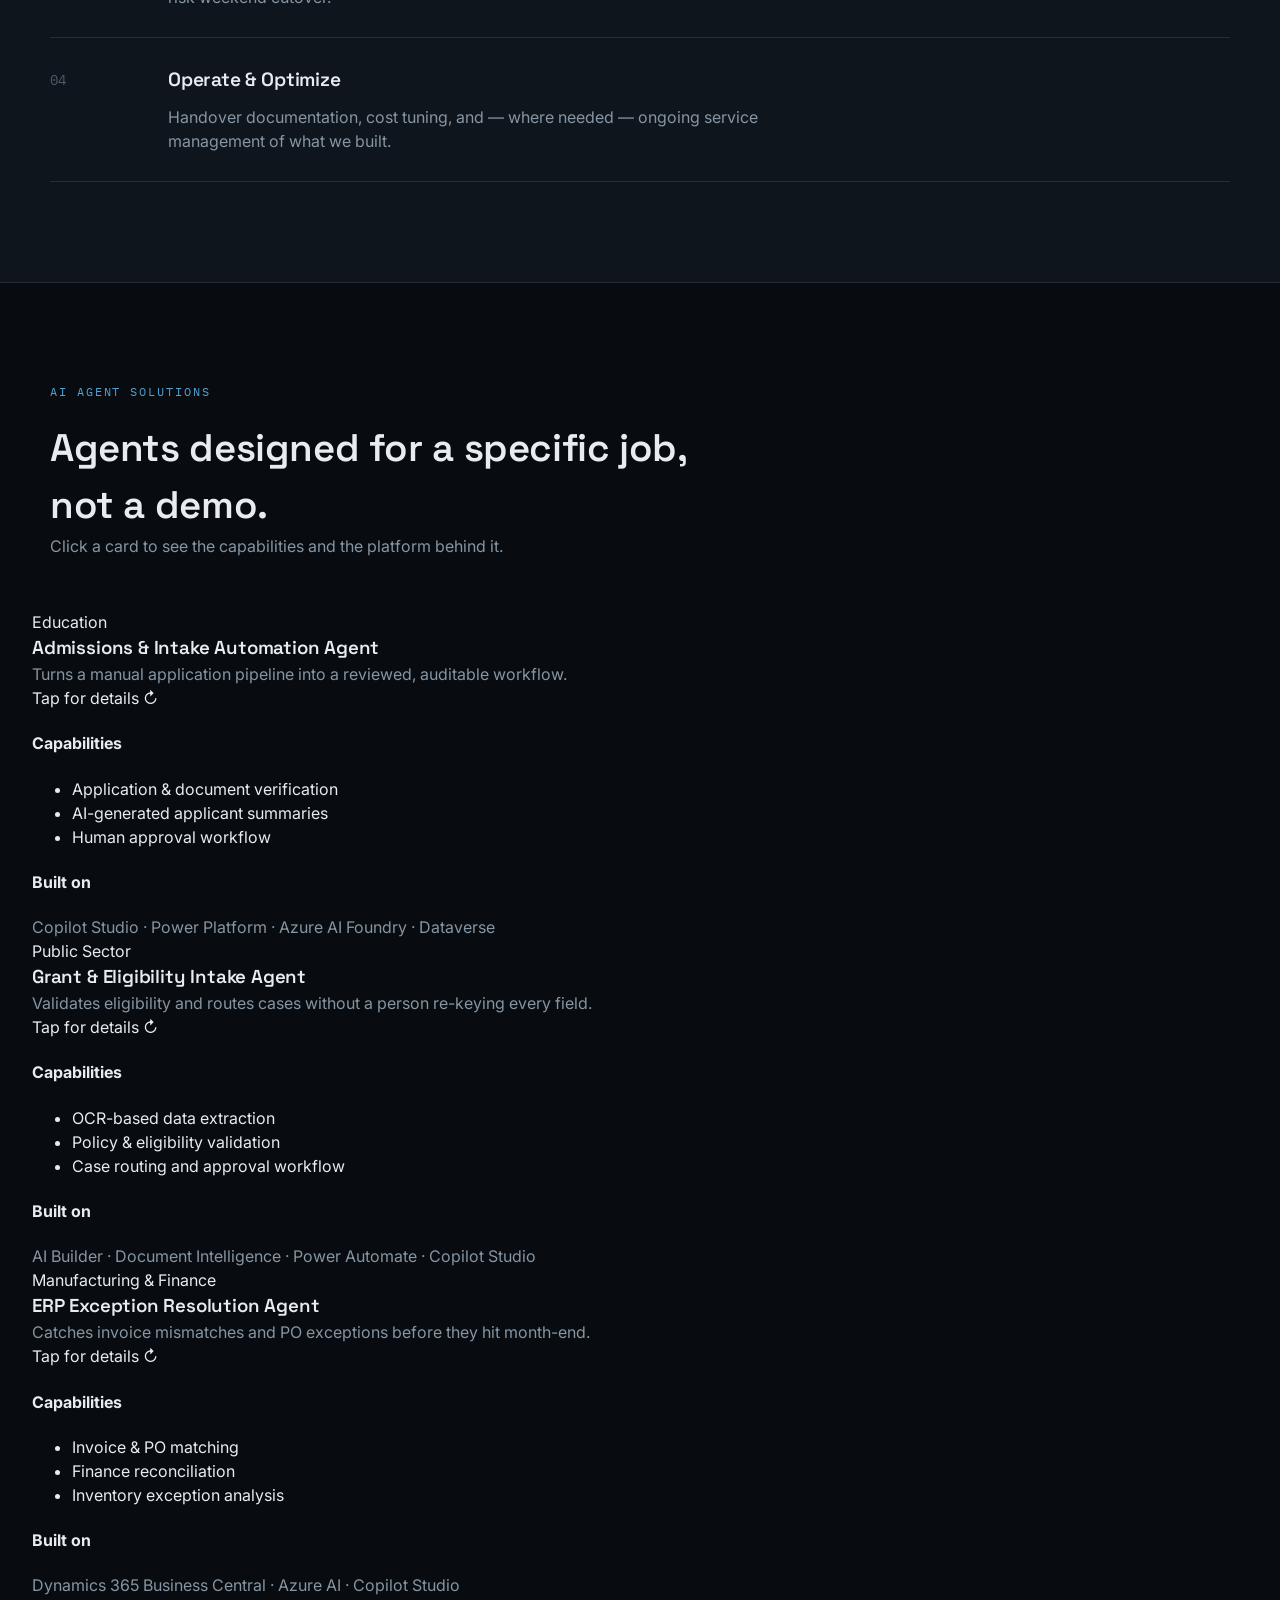
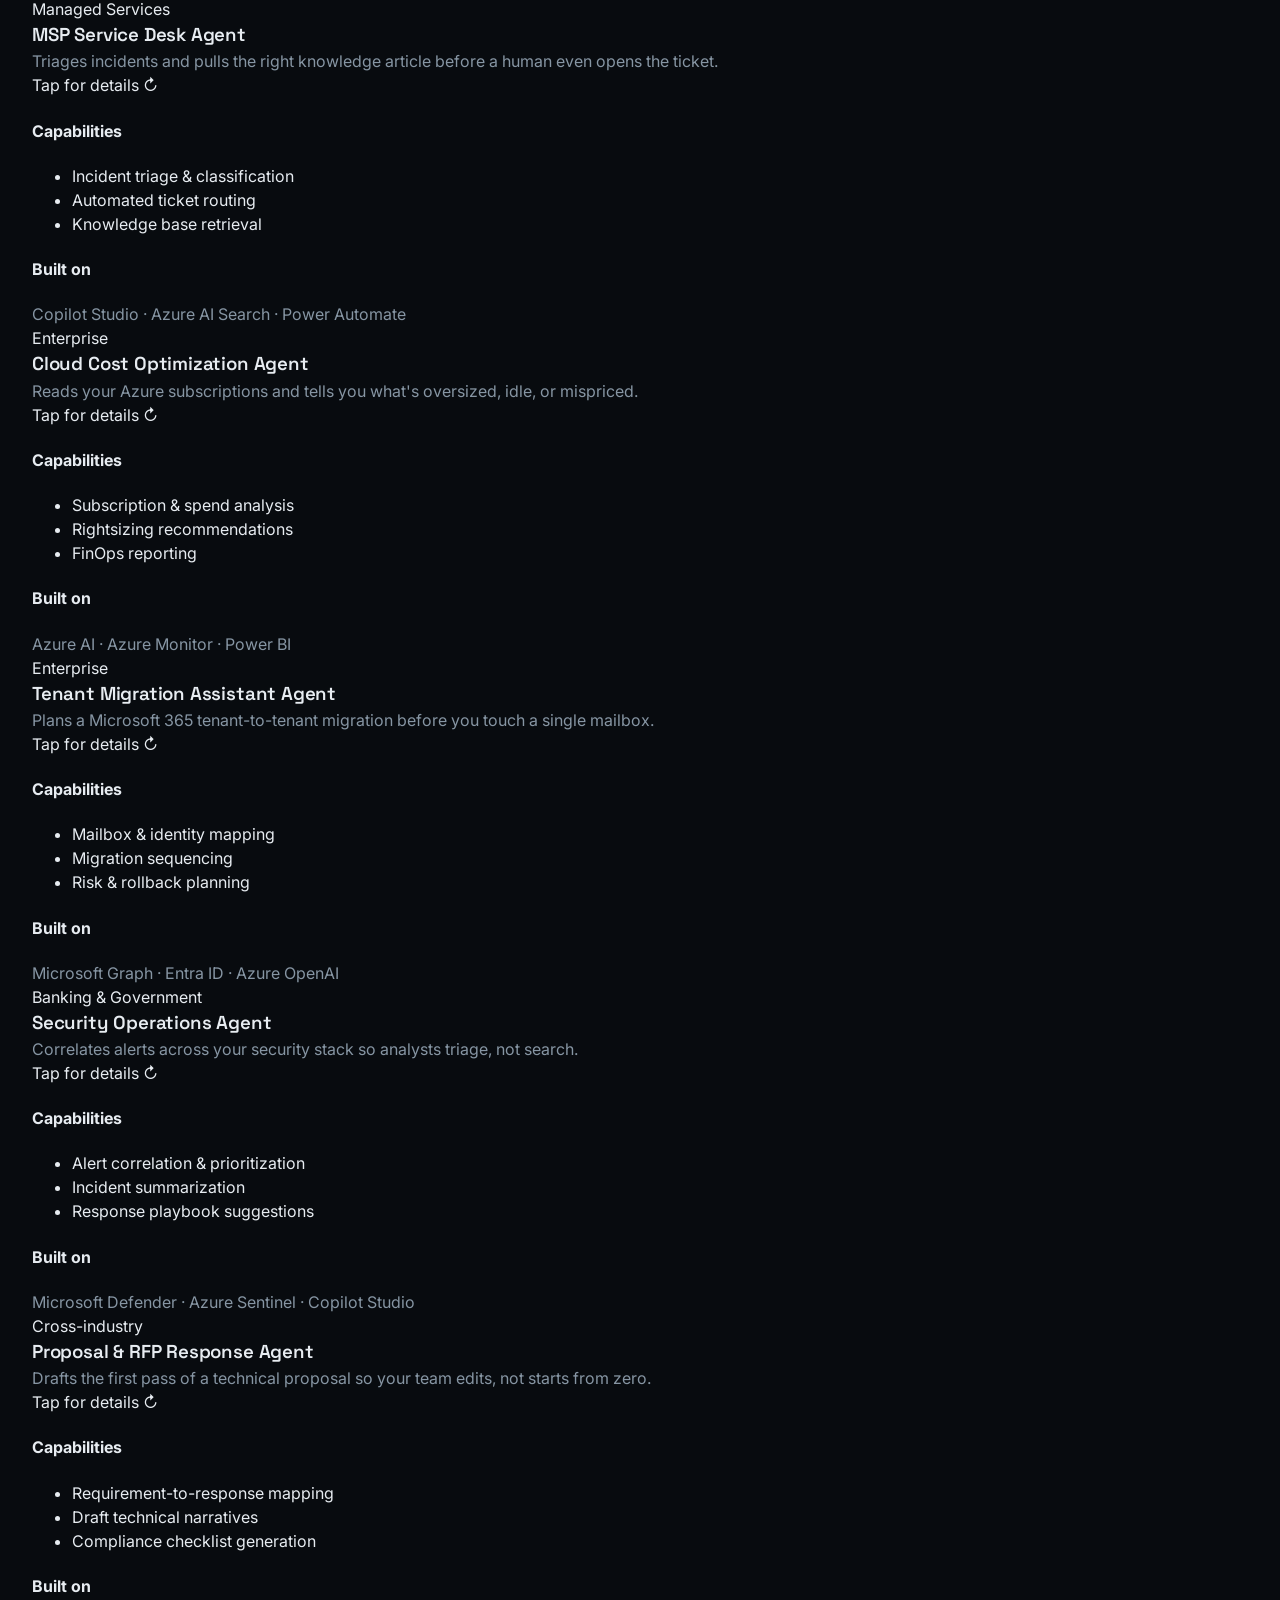
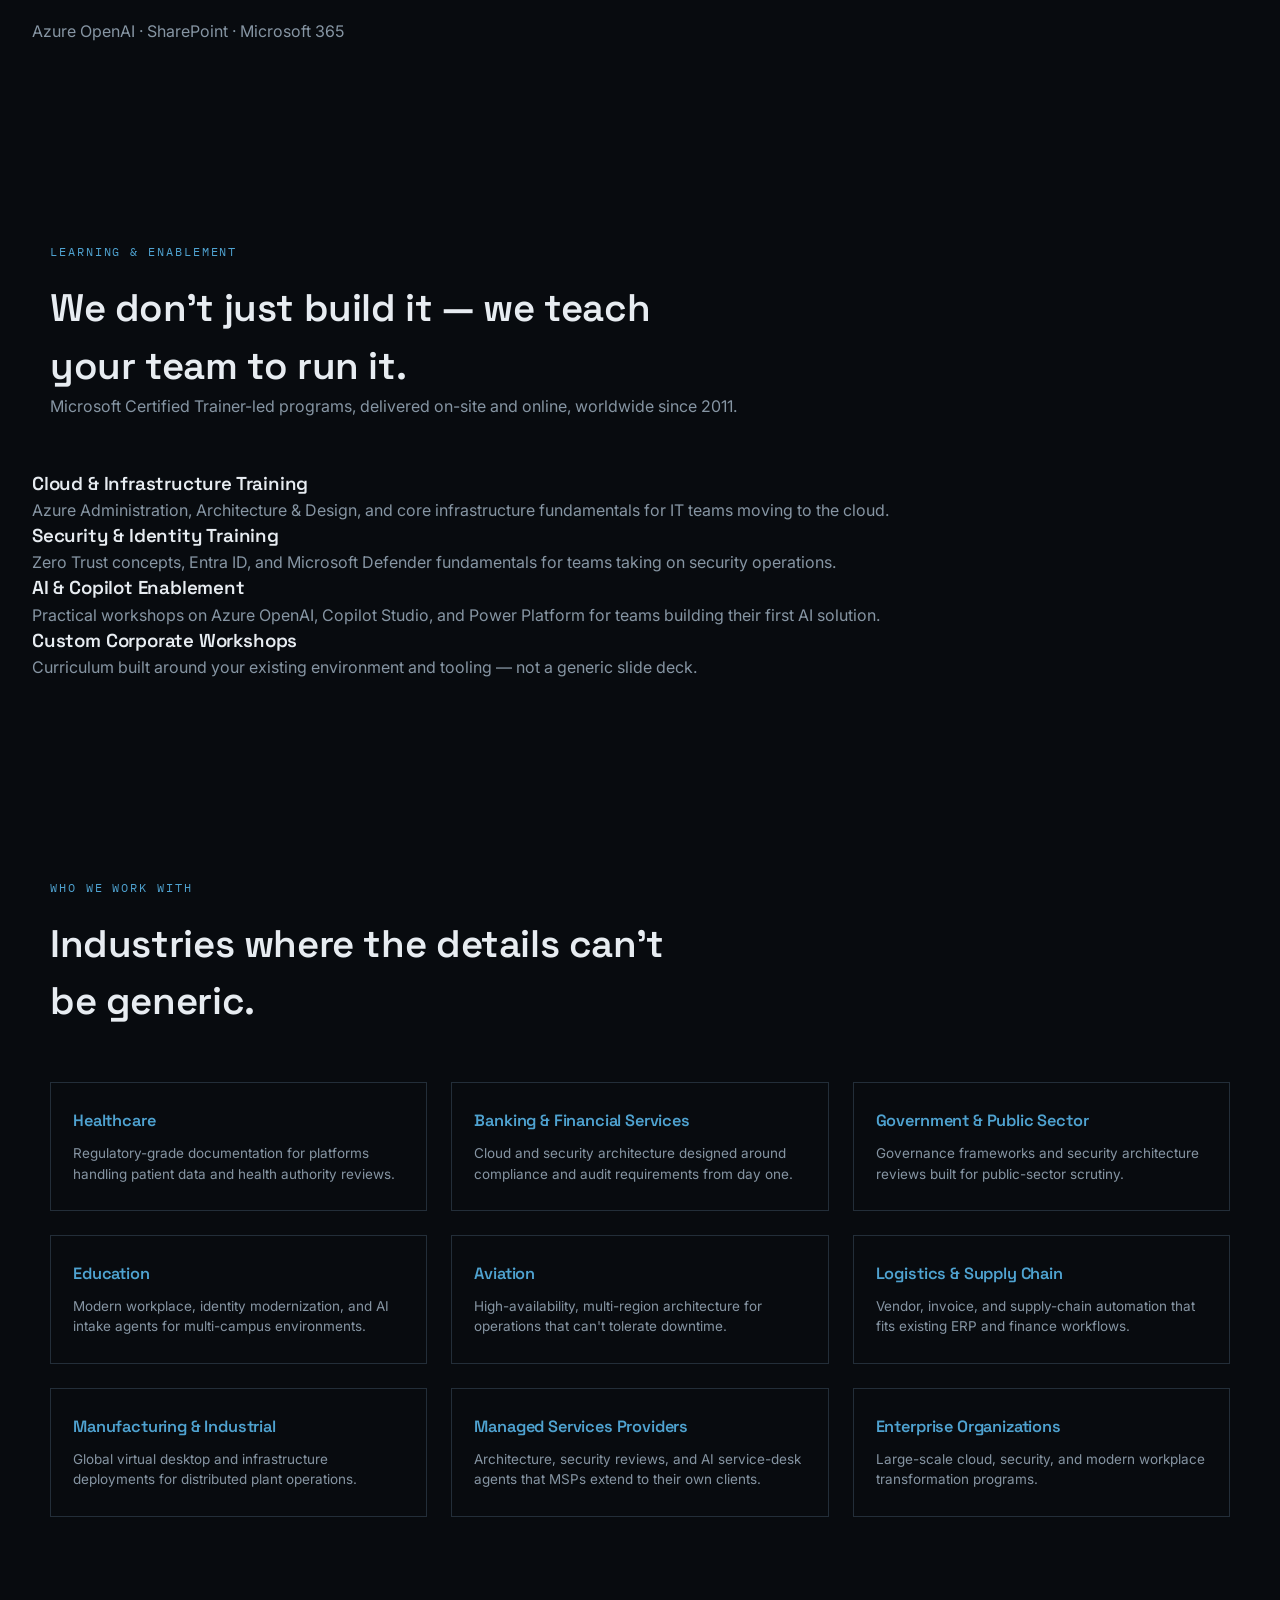
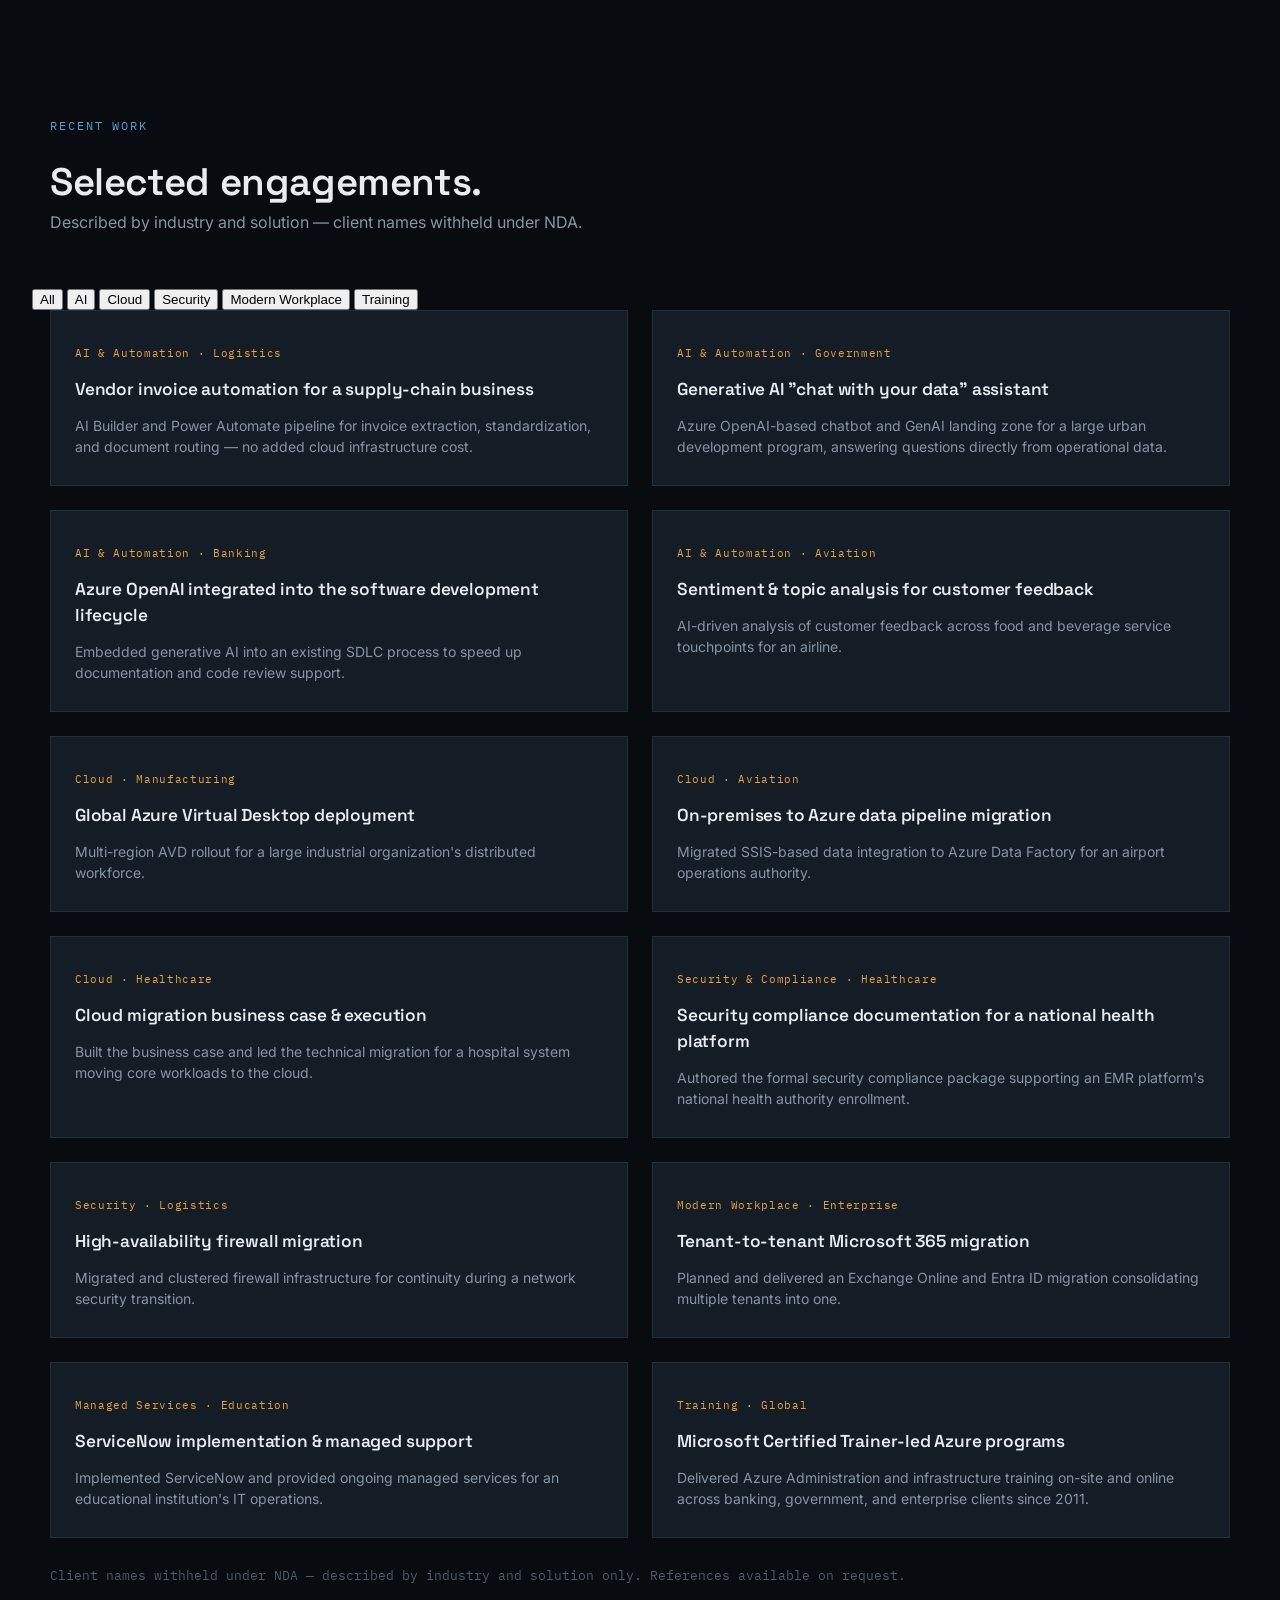
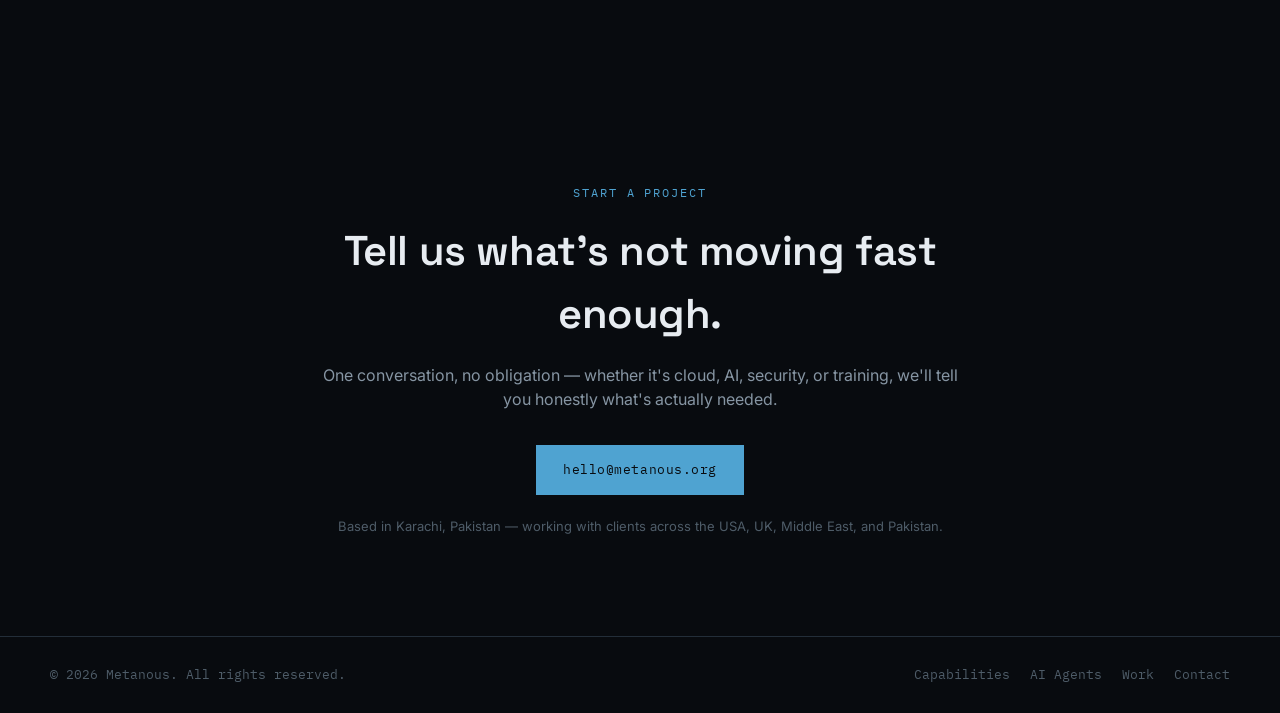
==== commit 9552ed1b: "Update index.html" ====
--- a/index.html
+++ b/index.html
@@ -4,7 +4,7 @@
 <meta charset="UTF-8">
 <meta name="viewport" content="width=device-width, initial-scale=1.0">
 <title>Metanous — Cloud, AI &amp; Enterprise Solutions Architecture</title>
-<meta name="description" content="Metanous designs and delivers cloud architecture, AI automation, cybersecurity, and modern workplace solutions for enterprises across healthcare, banking, government, aviation, and logistics.">
+<meta name="description" content="Metanous designs and delivers cloud architecture, AI agent solutions, cybersecurity, modern workplace transformation, and technical training for enterprises across healthcare, banking, government, aviation, and logistics.">
 <link rel="icon" href="data:,">
 <link rel="preconnect" href="https://fonts.googleapis.com">
 <link href="https://fonts.googleapis.com/css2?family=Space+Grotesk:wght@400;500;600;700&family=IBM+Plex+Mono:wght@400;500&family=Inter:wght@400;500;600&display=swap" rel="stylesheet">
@@ -21,8 +21,9 @@
       <span class="brand-name">METANOUS</span>
     </a>
     <nav class="nav-links">
-      <a href="#services">Services</a>
-      <a href="#approach">Approach</a>
+      <a href="#capabilities">Capabilities</a>
+      <a href="#agents">AI Agents</a>
+      <a href="#training">Training</a>
       <a href="#industries">Industries</a>
       <a href="#work">Work</a>
       <a href="#contact" class="nav-cta">Start a project</a>
@@ -45,9 +46,10 @@
         from legacy to <span class="ink">cloud-native</span>.
       </h1>
       <p class="hero-sub">
-        Metanous is an independent consultancy for cloud architecture, AI automation,
-        cybersecurity, and modern workplace transformation — with 16+ years of enterprise
-        delivery across healthcare, banking, government, aviation, and logistics.
+        Metanous is an independent consultancy for cloud architecture, AI agents,
+        cybersecurity, modern workplace transformation, and technical training —
+        16+ years of enterprise delivery across healthcare, banking, government,
+        aviation, and logistics.
       </p>
       <div class="hero-actions">
         <a href="#contact" class="btn btn-primary">Start a project</a>
@@ -58,16 +60,11 @@
     <!-- Signature element: self-drawing migration schematic -->
     <div class="schematic-wrap" id="schematic">
       <svg class="schematic" viewBox="0 0 1000 260" preserveAspectRatio="xMidYMid meet" aria-hidden="true">
-        <!-- grid dots -->
         <g class="schematic-dots"></g>
-
-        <!-- connecting lines -->
         <path class="s-line" d="M110,130 L280,130" />
         <path class="s-line" d="M360,130 L530,130" />
         <path class="s-line" d="M610,130 L780,130" />
         <path class="s-line" d="M860,130 L930,130" />
-
-        <!-- nodes -->
         <g class="s-node">
           <rect x="40" y="95" width="140" height="70" rx="4"/>
           <text x="110" y="126" class="s-label">ASSESS</text>
@@ -107,8 +104,8 @@
         <span class="stat-label">Regions served — USA, UK, Middle East, Pakistan</span>
       </div>
       <div class="stat">
-        <span class="stat-num" data-count="3">0</span>
-        <span class="stat-label">Expert certifications — Azure Solutions Architect, GCP Cloud Architect, MCT</span>
+        <span class="stat-num" data-count="15">0</span><span class="stat-suffix">+</span>
+        <span class="stat-label">Microsoft certifications, incl. Azure Solutions Architect &amp; MCT</span>
       </div>
       <div class="stat">
         <span class="stat-num" data-count="100">0</span><span class="stat-suffix">%</span>
@@ -117,38 +114,73 @@
     </div>
   </section>
 
-  <!-- SERVICES -->
-  <section class="services" id="services">
+  <!-- CAPABILITY EXPLORER (interactive tabs) -->
+  <section class="services" id="capabilities">
     <div class="section-head">
       <p class="eyebrow">What we do</p>
-      <h2>Five disciplines, one accountable architect.</h2>
-    </div>
-    <div class="service-grid">
-      <article class="service-card">
-        <span class="service-index">01</span>
-        <h3>AI &amp; Intelligent Automation</h3>
-        <p>Generative AI and agentic systems, RAG-based knowledge assistants, Copilot Studio solutions, and document/workflow automation that cuts real operational cost.</p>
-      </article>
-      <article class="service-card">
-        <span class="service-index">02</span>
-        <h3>Cloud Architecture &amp; Migration</h3>
-        <p>Azure landing zones, hybrid cloud design, data center modernization, disaster recovery, and cost-optimized, high-availability architectures.</p>
-      </article>
-      <article class="service-card">
-        <span class="service-index">03</span>
-        <h3>Cybersecurity &amp; Governance</h3>
-        <p>Zero Trust architecture, identity &amp; access management, security hardening, Microsoft Defender, and compliance-ready governance frameworks.</p>
-      </article>
-      <article class="service-card">
-        <span class="service-index">04</span>
-        <h3>Microsoft Cloud &amp; Modern Workplace</h3>
-        <p>Microsoft 365 architecture, tenant-to-tenant and Exchange Online migrations, Entra ID modernization, and SharePoint/Teams solutions.</p>
-      </article>
-      <article class="service-card">
-        <span class="service-index">05</span>
-        <h3>Solution Architecture &amp; Consulting</h3>
-        <p>Discovery workshops, technical due diligence, proof-of-concept builds, RFP/RFQ support, and fractional CTO advisory from idea to implementation.</p>
-      </article>
+      <h2>Six disciplines, one accountable architect.</h2>
+      <p class="section-sub">Click a discipline to see the tools and platforms behind it.</p>
+    </div>
+
+    <div class="tabs" role="tablist">
+      <button class="tab-btn active" data-tab="cloud" role="tab" aria-selected="true">Cloud &amp; Infrastructure</button>
+      <button class="tab-btn" data-tab="security" role="tab" aria-selected="false">Identity &amp; Security</button>
+      <button class="tab-btn" data-tab="ai" role="tab" aria-selected="false">AI &amp; Automation</button>
+      <button class="tab-btn" data-tab="workplace" role="tab" aria-selected="false">Modern Workplace</button>
+      <button class="tab-btn" data-tab="training" role="tab" aria-selected="false">Training &amp; Enablement</button>
+      <button class="tab-btn" data-tab="consulting" role="tab" aria-selected="false">Solution Architecture</button>
+    </div>
+
+    <div class="tab-panels">
+      <div class="tab-panel active" data-panel="cloud">
+        <p class="panel-intro">Azure landing zones, hybrid infrastructure, and disaster recovery built on the Cloud Adoption Framework.</p>
+        <div class="chip-row">
+          <span class="chip">Azure Landing Zones</span><span class="chip">Azure Migrate</span><span class="chip">Azure Site Recovery</span>
+          <span class="chip">Hub-Spoke Networking</span><span class="chip">ExpressRoute</span><span class="chip">Azure Firewall &amp; WAF</span>
+          <span class="chip">Azure Virtual Desktop</span><span class="chip">Terraform / Bicep / ARM</span><span class="chip">Veeam &amp; Azure Backup</span>
+          <span class="chip">Hyper-V / VMware</span><span class="chip">Azure SQL &amp; Managed Instance</span><span class="chip">FinOps &amp; Cost Optimization</span>
+        </div>
+      </div>
+      <div class="tab-panel" data-panel="security">
+        <p class="panel-intro">Zero Trust identity, threat protection, and governance mapped to compliance requirements.</p>
+        <div class="chip-row">
+          <span class="chip">Entra ID / Azure AD</span><span class="chip">Zero Trust Architecture</span><span class="chip">Microsoft Defender Suite</span>
+          <span class="chip">Azure Sentinel</span><span class="chip">Microsoft Purview</span><span class="chip">Azure Key Vault</span>
+          <span class="chip">PKI &amp; Certificate Services</span><span class="chip">Conditional Access &amp; MFA</span><span class="chip">Information Protection</span>
+        </div>
+      </div>
+      <div class="tab-panel" data-panel="ai">
+        <p class="panel-intro">Generative AI, agentic systems, and low-code automation built on the Microsoft AI stack.</p>
+        <div class="chip-row">
+          <span class="chip">Azure OpenAI</span><span class="chip">Azure AI Foundry</span><span class="chip">Copilot Studio</span>
+          <span class="chip">Azure AI Search / RAG</span><span class="chip">Document Intelligence (OCR)</span><span class="chip">Power Apps</span>
+          <span class="chip">Power Automate</span><span class="chip">Power BI</span><span class="chip">Dataverse</span>
+          <span class="chip">Prompt Engineering</span><span class="chip">Sentiment &amp; Topic Analysis</span><span class="chip">AI Avatars &amp; Chatbots</span>
+        </div>
+      </div>
+      <div class="tab-panel" data-panel="workplace">
+        <p class="panel-intro">Microsoft 365 architecture and endpoint management for distributed, multi-tenant organizations.</p>
+        <div class="chip-row">
+          <span class="chip">Microsoft 365 Architecture</span><span class="chip">Exchange Online Migration</span><span class="chip">Tenant-to-Tenant Migration</span>
+          <span class="chip">Teams &amp; SharePoint</span><span class="chip">Microsoft Intune</span><span class="chip">Endpoint Manager / SCCM</span>
+          <span class="chip">OneDrive for Business</span><span class="chip">Microsoft Graph</span>
+        </div>
+      </div>
+      <div class="tab-panel" data-panel="training">
+        <p class="panel-intro">Microsoft Certified Trainer-led programs, delivered on-site and online, worldwide since 2011.</p>
+        <div class="chip-row">
+          <span class="chip">Azure Administration</span><span class="chip">Azure Architecture &amp; Design</span><span class="chip">Microsoft 365 Fundamentals</span>
+          <span class="chip">Identity &amp; Security</span><span class="chip">AI &amp; Copilot Enablement</span><span class="chip">Custom Corporate Workshops</span>
+          <span class="chip">ITIL Foundation</span>
+        </div>
+      </div>
+      <div class="tab-panel" data-panel="consulting">
+        <p class="panel-intro">Strategic guidance from discovery to delivery, and fractional architecture leadership.</p>
+        <div class="chip-row">
+          <span class="chip">Discovery Workshops</span><span class="chip">HLD / LLD Documentation</span><span class="chip">Proof of Concept Builds</span>
+          <span class="chip">RFP / RFQ Response Support</span><span class="chip">Technical Due Diligence</span><span class="chip">Fractional CTO Advisory</span>
+        </div>
+      </div>
     </div>
   </section>
 
@@ -190,6 +222,165 @@
     </div>
   </section>
 
+  <!-- AI AGENT SOLUTIONS (flip cards) -->
+  <section class="agents" id="agents">
+    <div class="section-head">
+      <p class="eyebrow">AI agent solutions</p>
+      <h2>Agents designed for a specific job, not a demo.</h2>
+      <p class="section-sub">Click a card to see the capabilities and the platform behind it.</p>
+    </div>
+    <div class="agent-grid">
+
+      <div class="agent-card" tabindex="0">
+        <div class="agent-face">
+          <span class="agent-tag">Education</span>
+          <h3>Admissions &amp; Intake Automation Agent</h3>
+          <p>Turns a manual application pipeline into a reviewed, auditable workflow.</p>
+          <span class="agent-flip-hint">Tap for details ↻</span>
+        </div>
+        <div class="agent-back">
+          <h4>Capabilities</h4>
+          <ul><li>Application &amp; document verification</li><li>AI-generated applicant summaries</li><li>Human approval workflow</li></ul>
+          <h4>Built on</h4>
+          <p>Copilot Studio · Power Platform · Azure AI Foundry · Dataverse</p>
+        </div>
+      </div>
+
+      <div class="agent-card" tabindex="0">
+        <div class="agent-face">
+          <span class="agent-tag">Public Sector</span>
+          <h3>Grant &amp; Eligibility Intake Agent</h3>
+          <p>Validates eligibility and routes cases without a person re-keying every field.</p>
+          <span class="agent-flip-hint">Tap for details ↻</span>
+        </div>
+        <div class="agent-back">
+          <h4>Capabilities</h4>
+          <ul><li>OCR-based data extraction</li><li>Policy &amp; eligibility validation</li><li>Case routing and approval workflow</li></ul>
+          <h4>Built on</h4>
+          <p>AI Builder · Document Intelligence · Power Automate · Copilot Studio</p>
+        </div>
+      </div>
+
+      <div class="agent-card" tabindex="0">
+        <div class="agent-face">
+          <span class="agent-tag">Manufacturing &amp; Finance</span>
+          <h3>ERP Exception Resolution Agent</h3>
+          <p>Catches invoice mismatches and PO exceptions before they hit month-end.</p>
+          <span class="agent-flip-hint">Tap for details ↻</span>
+        </div>
+        <div class="agent-back">
+          <h4>Capabilities</h4>
+          <ul><li>Invoice &amp; PO matching</li><li>Finance reconciliation</li><li>Inventory exception analysis</li></ul>
+          <h4>Built on</h4>
+          <p>Dynamics 365 Business Central · Azure AI · Copilot Studio</p>
+        </div>
+      </div>
+
+      <div class="agent-card" tabindex="0">
+        <div class="agent-face">
+          <span class="agent-tag">Managed Services</span>
+          <h3>MSP Service Desk Agent</h3>
+          <p>Triages incidents and pulls the right knowledge article before a human even opens the ticket.</p>
+          <span class="agent-flip-hint">Tap for details ↻</span>
+        </div>
+        <div class="agent-back">
+          <h4>Capabilities</h4>
+          <ul><li>Incident triage &amp; classification</li><li>Automated ticket routing</li><li>Knowledge base retrieval</li></ul>
+          <h4>Built on</h4>
+          <p>Copilot Studio · Azure AI Search · Power Automate</p>
+        </div>
+      </div>
+
+      <div class="agent-card" tabindex="0">
+        <div class="agent-face">
+          <span class="agent-tag">Enterprise</span>
+          <h3>Cloud Cost Optimization Agent</h3>
+          <p>Reads your Azure subscriptions and tells you what's oversized, idle, or mispriced.</p>
+          <span class="agent-flip-hint">Tap for details ↻</span>
+        </div>
+        <div class="agent-back">
+          <h4>Capabilities</h4>
+          <ul><li>Subscription &amp; spend analysis</li><li>Rightsizing recommendations</li><li>FinOps reporting</li></ul>
+          <h4>Built on</h4>
+          <p>Azure AI · Azure Monitor · Power BI</p>
+        </div>
+      </div>
+
+      <div class="agent-card" tabindex="0">
+        <div class="agent-face">
+          <span class="agent-tag">Enterprise</span>
+          <h3>Tenant Migration Assistant Agent</h3>
+          <p>Plans a Microsoft 365 tenant-to-tenant migration before you touch a single mailbox.</p>
+          <span class="agent-flip-hint">Tap for details ↻</span>
+        </div>
+        <div class="agent-back">
+          <h4>Capabilities</h4>
+          <ul><li>Mailbox &amp; identity mapping</li><li>Migration sequencing</li><li>Risk &amp; rollback planning</li></ul>
+          <h4>Built on</h4>
+          <p>Microsoft Graph · Entra ID · Azure OpenAI</p>
+        </div>
+      </div>
+
+      <div class="agent-card" tabindex="0">
+        <div class="agent-face">
+          <span class="agent-tag">Banking &amp; Government</span>
+          <h3>Security Operations Agent</h3>
+          <p>Correlates alerts across your security stack so analysts triage, not search.</p>
+          <span class="agent-flip-hint">Tap for details ↻</span>
+        </div>
+        <div class="agent-back">
+          <h4>Capabilities</h4>
+          <ul><li>Alert correlation &amp; prioritization</li><li>Incident summarization</li><li>Response playbook suggestions</li></ul>
+          <h4>Built on</h4>
+          <p>Microsoft Defender · Azure Sentinel · Copilot Studio</p>
+        </div>
+      </div>
+
+      <div class="agent-card" tabindex="0">
+        <div class="agent-face">
+          <span class="agent-tag">Cross-industry</span>
+          <h3>Proposal &amp; RFP Response Agent</h3>
+          <p>Drafts the first pass of a technical proposal so your team edits, not starts from zero.</p>
+          <span class="agent-flip-hint">Tap for details ↻</span>
+        </div>
+        <div class="agent-back">
+          <h4>Capabilities</h4>
+          <ul><li>Requirement-to-response mapping</li><li>Draft technical narratives</li><li>Compliance checklist generation</li></ul>
+          <h4>Built on</h4>
+          <p>Azure OpenAI · SharePoint · Microsoft 365</p>
+        </div>
+      </div>
+
+    </div>
+  </section>
+
+  <!-- TRAINING -->
+  <section class="training" id="training">
+    <div class="section-head">
+      <p class="eyebrow">Learning &amp; enablement</p>
+      <h2>We don't just build it — we teach your team to run it.</h2>
+      <p class="section-sub">Microsoft Certified Trainer-led programs, delivered on-site and online, worldwide since 2011.</p>
+    </div>
+    <div class="training-grid">
+      <div class="training-card">
+        <h3>Cloud &amp; Infrastructure Training</h3>
+        <p>Azure Administration, Architecture &amp; Design, and core infrastructure fundamentals for IT teams moving to the cloud.</p>
+      </div>
+      <div class="training-card">
+        <h3>Security &amp; Identity Training</h3>
+        <p>Zero Trust concepts, Entra ID, and Microsoft Defender fundamentals for teams taking on security operations.</p>
+      </div>
+      <div class="training-card">
+        <h3>AI &amp; Copilot Enablement</h3>
+        <p>Practical workshops on Azure OpenAI, Copilot Studio, and Power Platform for teams building their first AI solution.</p>
+      </div>
+      <div class="training-card">
+        <h3>Custom Corporate Workshops</h3>
+        <p>Curriculum built around your existing environment and tooling — not a generic slide deck.</p>
+      </div>
+    </div>
+  </section>
+
   <!-- INDUSTRIES -->
   <section class="industries" id="industries">
     <div class="section-head">
@@ -200,41 +391,92 @@
       <div class="industry-card"><h3>Healthcare</h3><p>Regulatory-grade documentation for platforms handling patient data and health authority reviews.</p></div>
       <div class="industry-card"><h3>Banking &amp; Financial Services</h3><p>Cloud and security architecture designed around compliance and audit requirements from day one.</p></div>
       <div class="industry-card"><h3>Government &amp; Public Sector</h3><p>Governance frameworks and security architecture reviews built for public-sector scrutiny.</p></div>
-      <div class="industry-card"><h3>Education</h3><p>Modern workplace and identity modernization for multi-campus, multi-tenant environments.</p></div>
+      <div class="industry-card"><h3>Education</h3><p>Modern workplace, identity modernization, and AI intake agents for multi-campus environments.</p></div>
       <div class="industry-card"><h3>Aviation</h3><p>High-availability, multi-region architecture for operations that can't tolerate downtime.</p></div>
       <div class="industry-card"><h3>Logistics &amp; Supply Chain</h3><p>Vendor, invoice, and supply-chain automation that fits existing ERP and finance workflows.</p></div>
-      <div class="industry-card"><h3>Managed Services Providers</h3><p>Architecture and security reviews that MSPs extend to their own client base.</p></div>
-      <div class="industry-card"><h3>Technology Startups</h3><p>Lean cloud and AI foundations sized for runway, not enterprise budgets.</p></div>
+      <div class="industry-card"><h3>Manufacturing &amp; Industrial</h3><p>Global virtual desktop and infrastructure deployments for distributed plant operations.</p></div>
+      <div class="industry-card"><h3>Managed Services Providers</h3><p>Architecture, security reviews, and AI service-desk agents that MSPs extend to their own clients.</p></div>
       <div class="industry-card"><h3>Enterprise Organizations</h3><p>Large-scale cloud, security, and modern workplace transformation programs.</p></div>
     </div>
   </section>
 
-  <!-- WORK / PROOF -->
+  <!-- WORK / PROOF (filterable) -->
   <section class="work" id="work">
     <div class="section-head">
       <p class="eyebrow">Recent work</p>
       <h2>Selected engagements.</h2>
-    </div>
+      <p class="section-sub">Described by industry and solution — client names withheld under NDA.</p>
+    </div>
+
+    <div class="filter-row">
+      <button class="filter-btn active" data-filter="all">All</button>
+      <button class="filter-btn" data-filter="ai">AI</button>
+      <button class="filter-btn" data-filter="cloud">Cloud</button>
+      <button class="filter-btn" data-filter="security">Security</button>
+      <button class="filter-btn" data-filter="workplace">Modern Workplace</button>
+      <button class="filter-btn" data-filter="training">Training</button>
+    </div>
+
     <div class="work-grid">
-      <article class="work-card">
+      <article class="work-card" data-category="ai">
         <span class="work-tag">AI &amp; Automation · Logistics</span>
         <h3>Vendor invoice automation for a supply-chain business</h3>
-        <p>Replaced manual invoice entry with an AI Builder + Power Automate pipeline — extraction, standardization, and document routing, with no added cloud infrastructure cost.</p>
-      </article>
-      <article class="work-card">
-        <span class="work-tag">Cybersecurity &amp; Compliance · Healthcare</span>
+        <p>AI Builder and Power Automate pipeline for invoice extraction, standardization, and document routing — no added cloud infrastructure cost.</p>
+      </article>
+      <article class="work-card" data-category="ai">
+        <span class="work-tag">AI &amp; Automation · Government</span>
+        <h3>Generative AI "chat with your data" assistant</h3>
+        <p>Azure OpenAI-based chatbot and GenAI landing zone for a large urban development program, answering questions directly from operational data.</p>
+      </article>
+      <article class="work-card" data-category="ai">
+        <span class="work-tag">AI &amp; Automation · Banking</span>
+        <h3>Azure OpenAI integrated into the software development lifecycle</h3>
+        <p>Embedded generative AI into an existing SDLC process to speed up documentation and code review support.</p>
+      </article>
+      <article class="work-card" data-category="ai">
+        <span class="work-tag">AI &amp; Automation · Aviation</span>
+        <h3>Sentiment &amp; topic analysis for customer feedback</h3>
+        <p>AI-driven analysis of customer feedback across food and beverage service touchpoints for an airline.</p>
+      </article>
+      <article class="work-card" data-category="cloud">
+        <span class="work-tag">Cloud · Manufacturing</span>
+        <h3>Global Azure Virtual Desktop deployment</h3>
+        <p>Multi-region AVD rollout for a large industrial organization's distributed workforce.</p>
+      </article>
+      <article class="work-card" data-category="cloud">
+        <span class="work-tag">Cloud · Aviation</span>
+        <h3>On-premises to Azure data pipeline migration</h3>
+        <p>Migrated SSIS-based data integration to Azure Data Factory for an airport operations authority.</p>
+      </article>
+      <article class="work-card" data-category="cloud">
+        <span class="work-tag">Cloud · Healthcare</span>
+        <h3>Cloud migration business case &amp; execution</h3>
+        <p>Built the business case and led the technical migration for a hospital system moving core workloads to the cloud.</p>
+      </article>
+      <article class="work-card" data-category="security">
+        <span class="work-tag">Security &amp; Compliance · Healthcare</span>
         <h3>Security compliance documentation for a national health platform</h3>
         <p>Authored the formal security compliance package supporting an EMR platform's national health authority enrollment.</p>
       </article>
-      <article class="work-card">
+      <article class="work-card" data-category="security">
+        <span class="work-tag">Security · Logistics</span>
+        <h3>High-availability firewall migration</h3>
+        <p>Migrated and clustered firewall infrastructure for continuity during a network security transition.</p>
+      </article>
+      <article class="work-card" data-category="workplace">
         <span class="work-tag">Modern Workplace · Enterprise</span>
         <h3>Tenant-to-tenant Microsoft 365 migration</h3>
-        <p>Planned and delivered an Exchange Online and Entra ID migration for an enterprise organization consolidating multiple tenants into one.</p>
-      </article>
-      <article class="work-card">
-        <span class="work-tag">Managed Services · Enterprise IT</span>
-        <h3>ERP service management transition</h3>
-        <p>Defined infrastructure scope, RACI, security boundaries, and credential handover for an enterprise ERP environment moving to new operational ownership.</p>
+        <p>Planned and delivered an Exchange Online and Entra ID migration consolidating multiple tenants into one.</p>
+      </article>
+      <article class="work-card" data-category="workplace">
+        <span class="work-tag">Managed Services · Education</span>
+        <h3>ServiceNow implementation &amp; managed support</h3>
+        <p>Implemented ServiceNow and provided ongoing managed services for an educational institution's IT operations.</p>
+      </article>
+      <article class="work-card" data-category="training">
+        <span class="work-tag">Training · Global</span>
+        <h3>Microsoft Certified Trainer-led Azure programs</h3>
+        <p>Delivered Azure Administration and infrastructure training on-site and online across banking, government, and enterprise clients since 2011.</p>
       </article>
     </div>
     <p class="work-note">Client names withheld under NDA — described by industry and solution only. References available on request.</p>
@@ -245,7 +487,7 @@
     <div class="contact-inner">
       <p class="eyebrow">Start a project</p>
       <h2>Tell us what's not moving fast enough.</h2>
-      <p class="contact-sub">One conversation, no obligation — whether it's cloud, AI, security, or all three, we'll tell you honestly what's actually needed.</p>
+      <p class="contact-sub">One conversation, no obligation — whether it's cloud, AI, security, or training, we'll tell you honestly what's actually needed.</p>
       <div class="contact-actions">
         <a href="mailto:hello@metanous.org" class="btn btn-primary">hello@metanous.org</a>
       </div>
@@ -259,7 +501,8 @@
   <div class="footer-inner">
     <span>© <span id="year"></span> Metanous. All rights reserved.</span>
     <span class="footer-links">
-      <a href="#services">Services</a>
+      <a href="#capabilities">Capabilities</a>
+      <a href="#agents">AI Agents</a>
       <a href="#work">Work</a>
       <a href="#contact">Contact</a>
     </span>
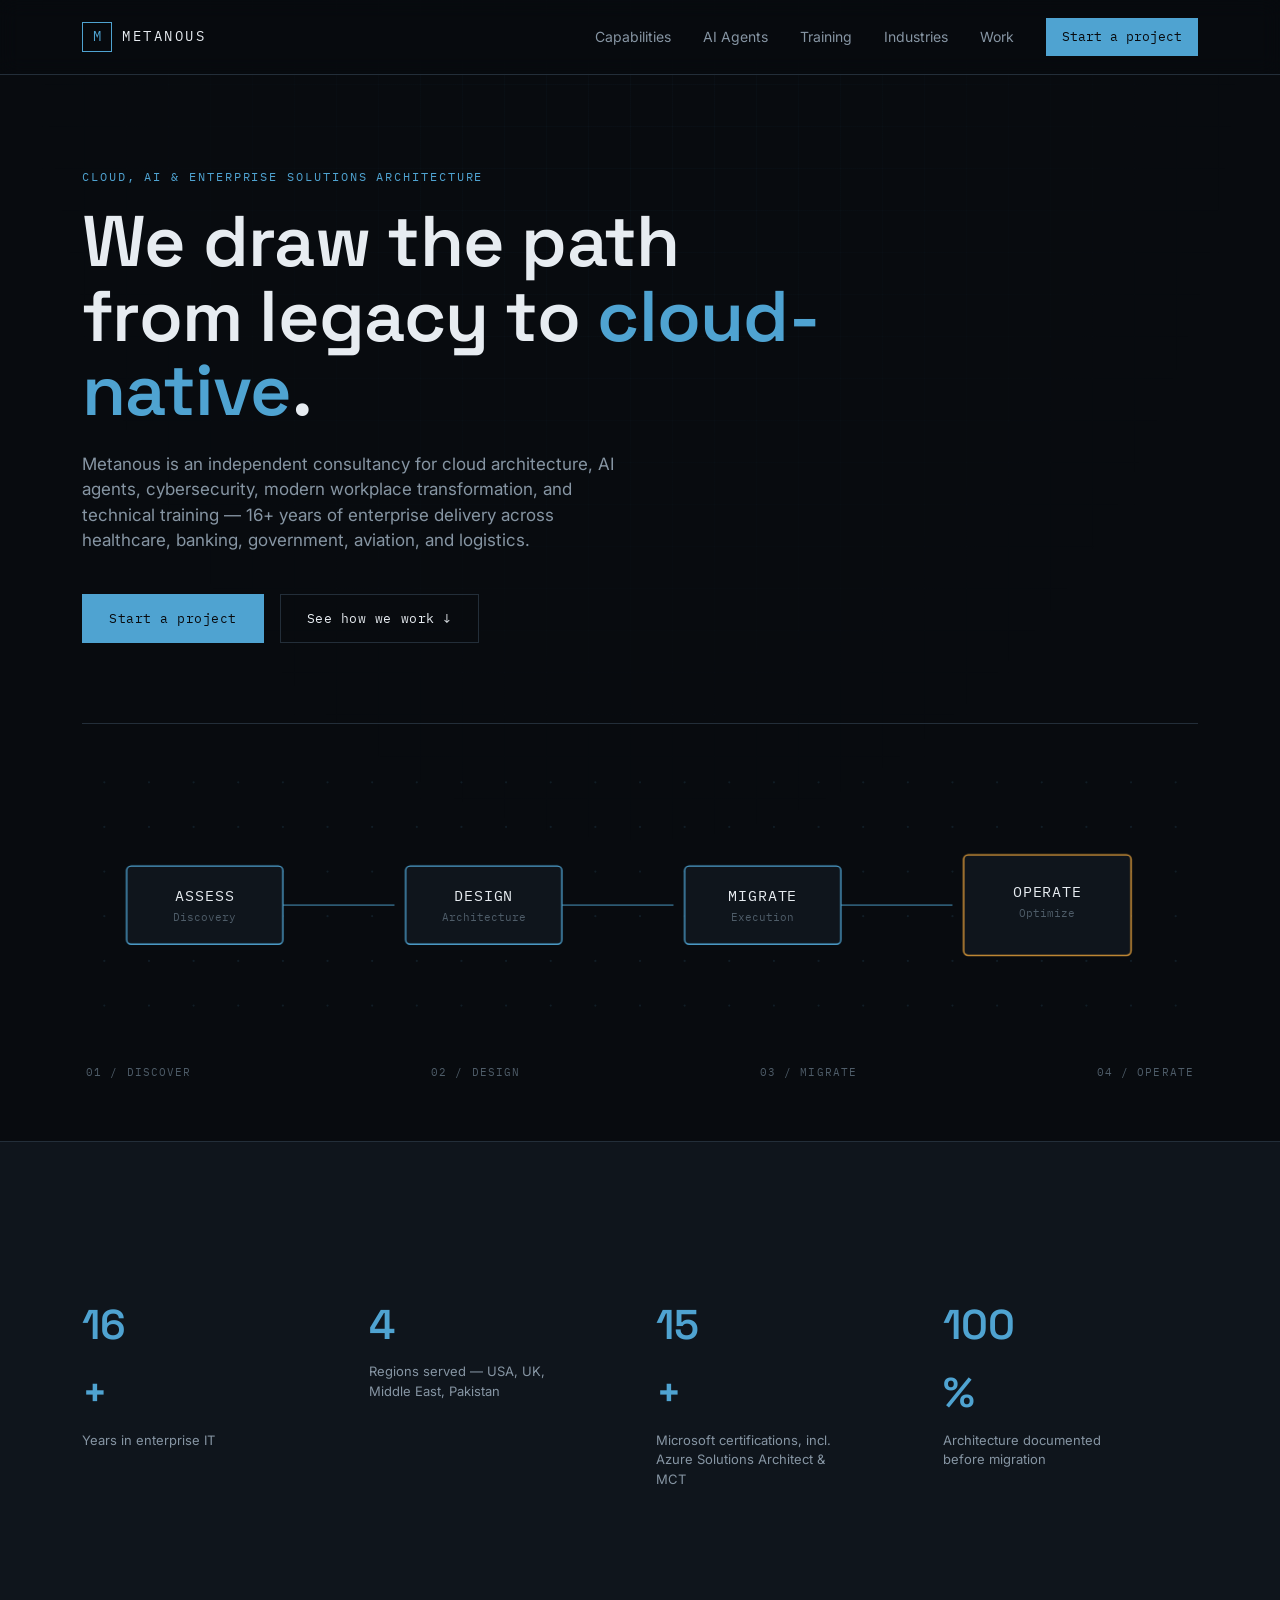
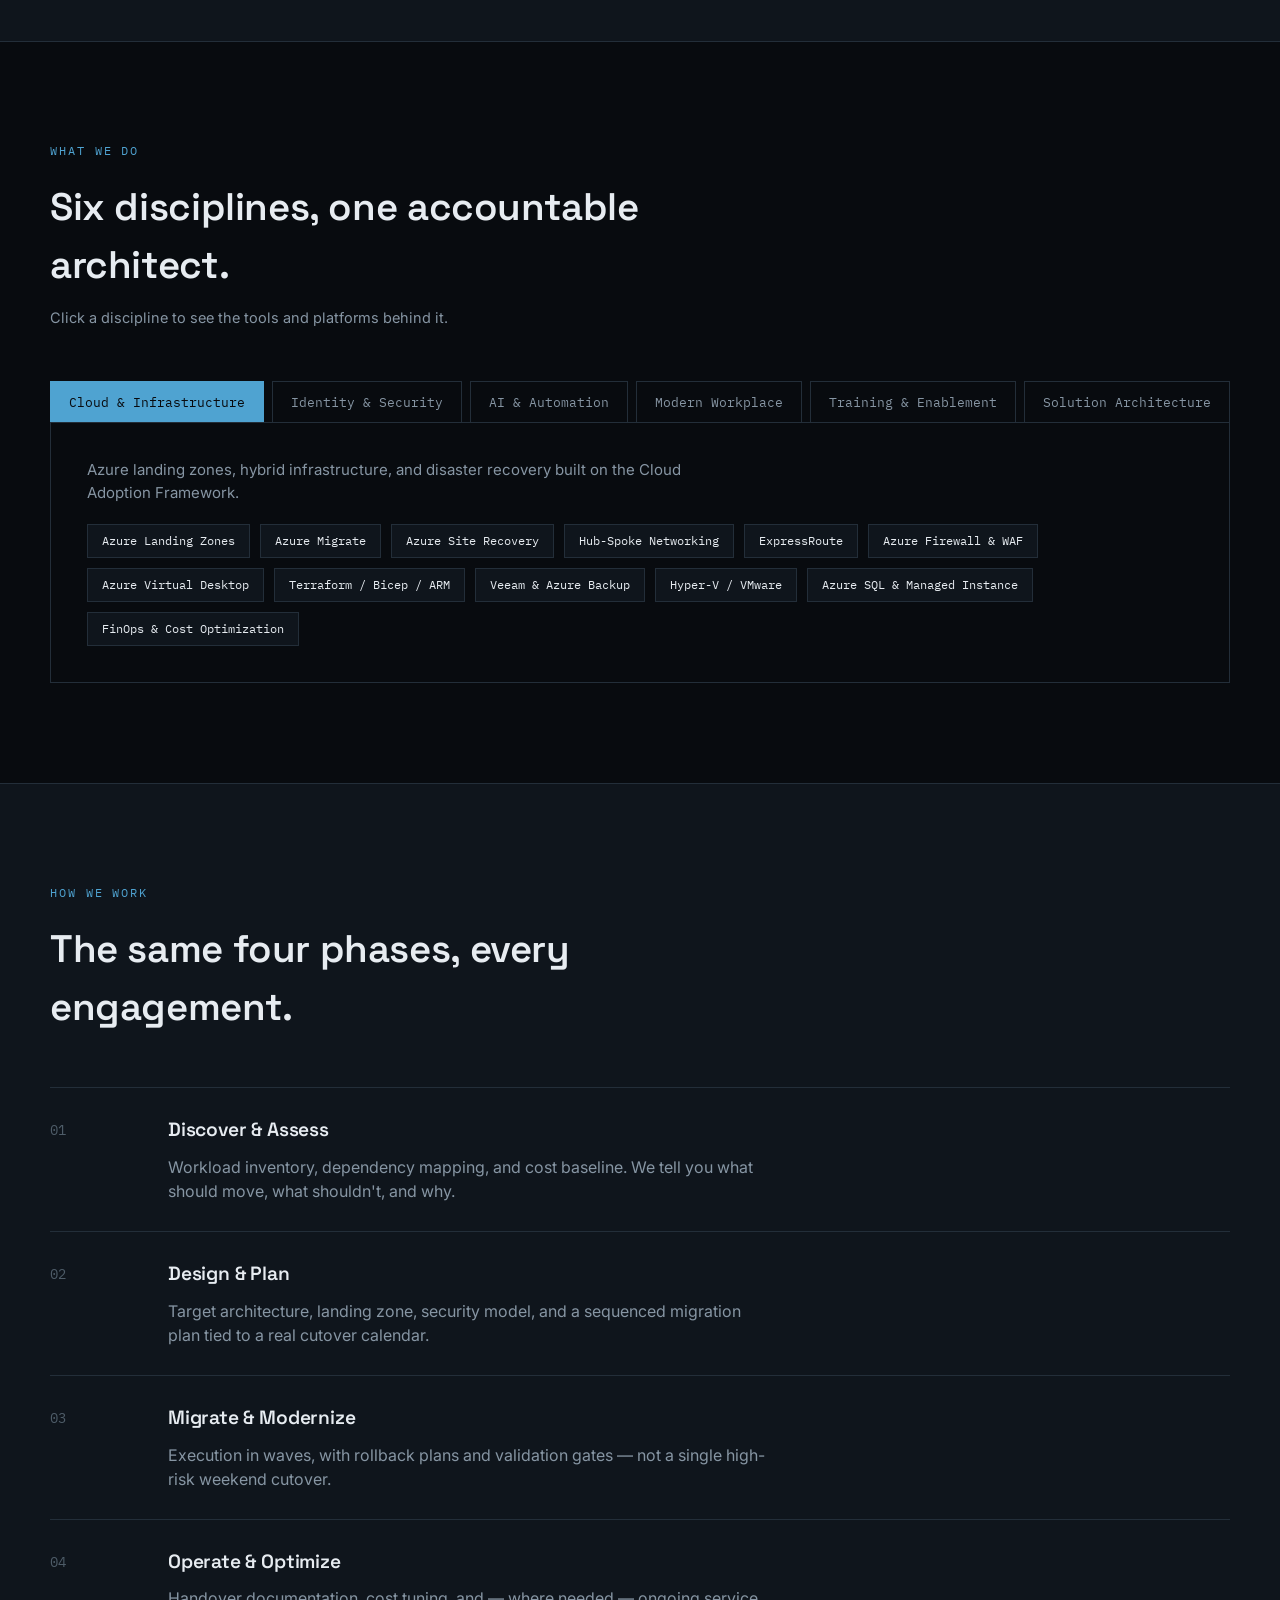
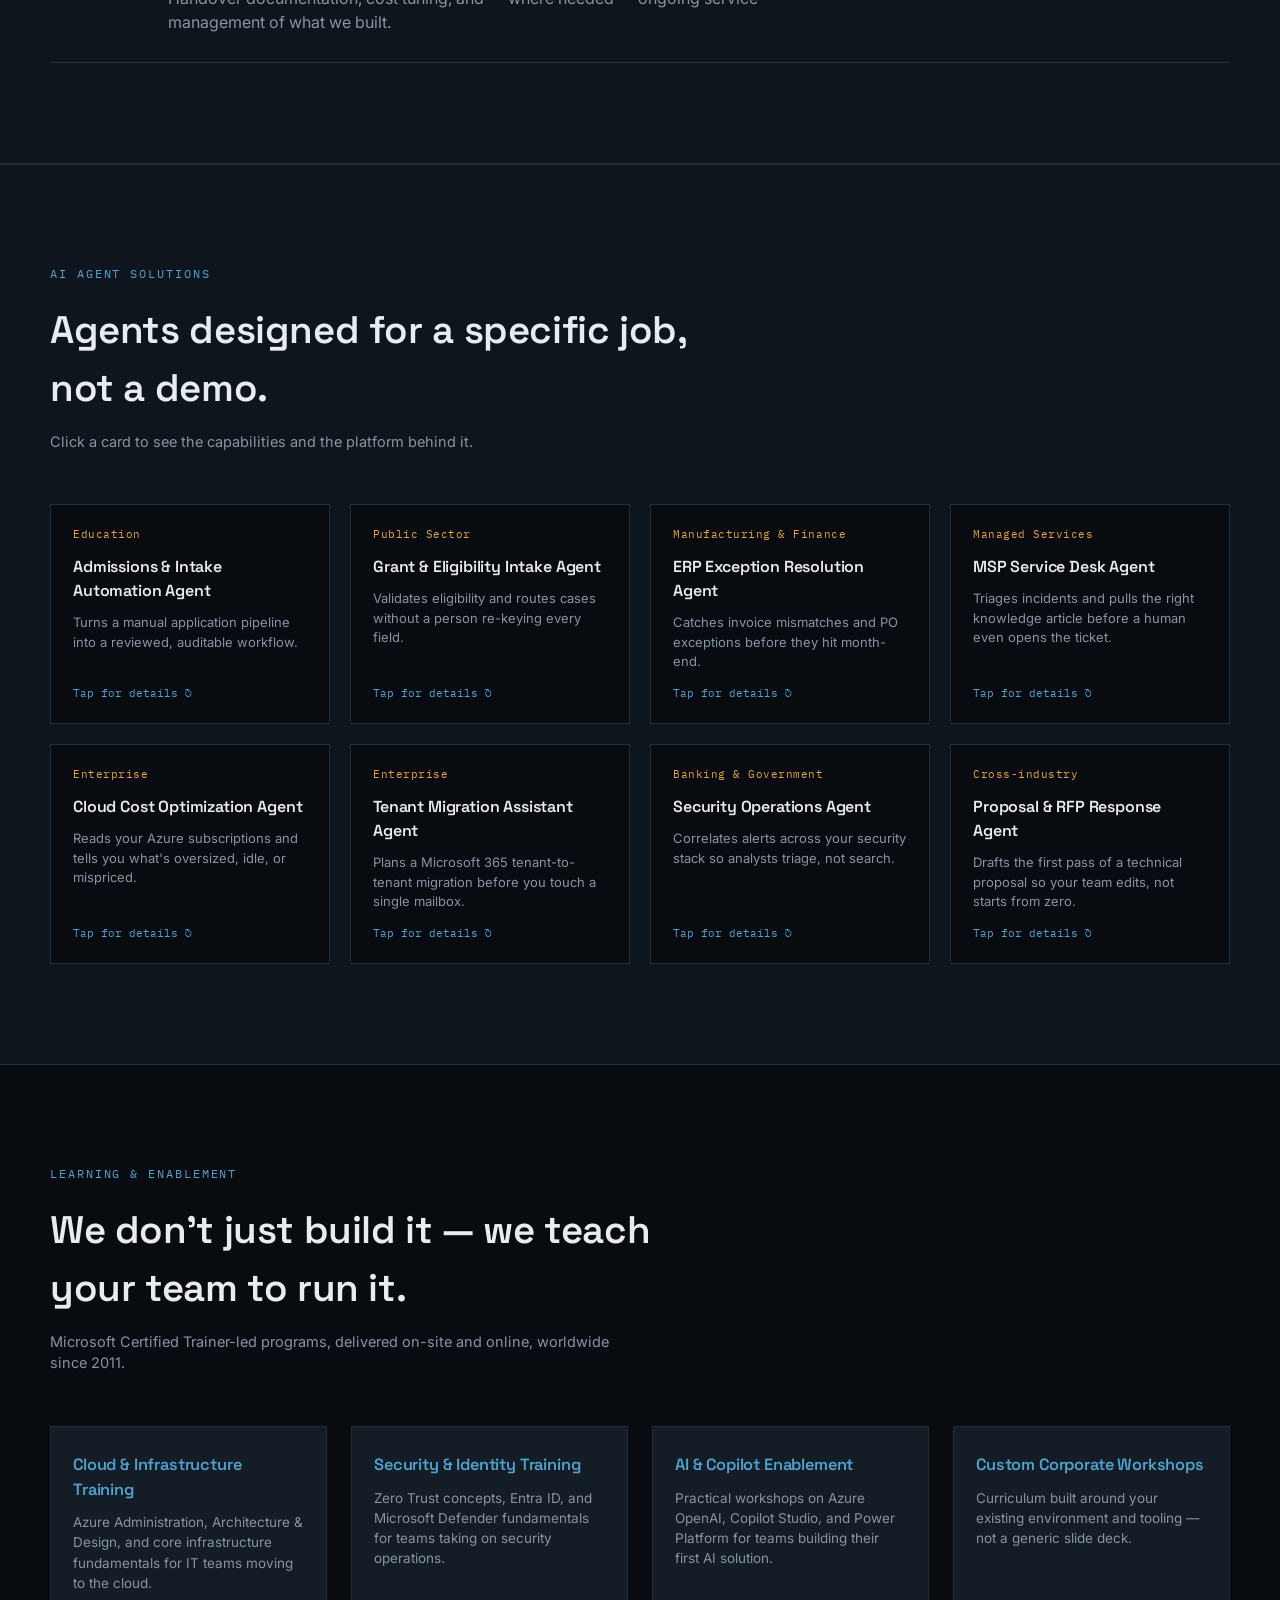
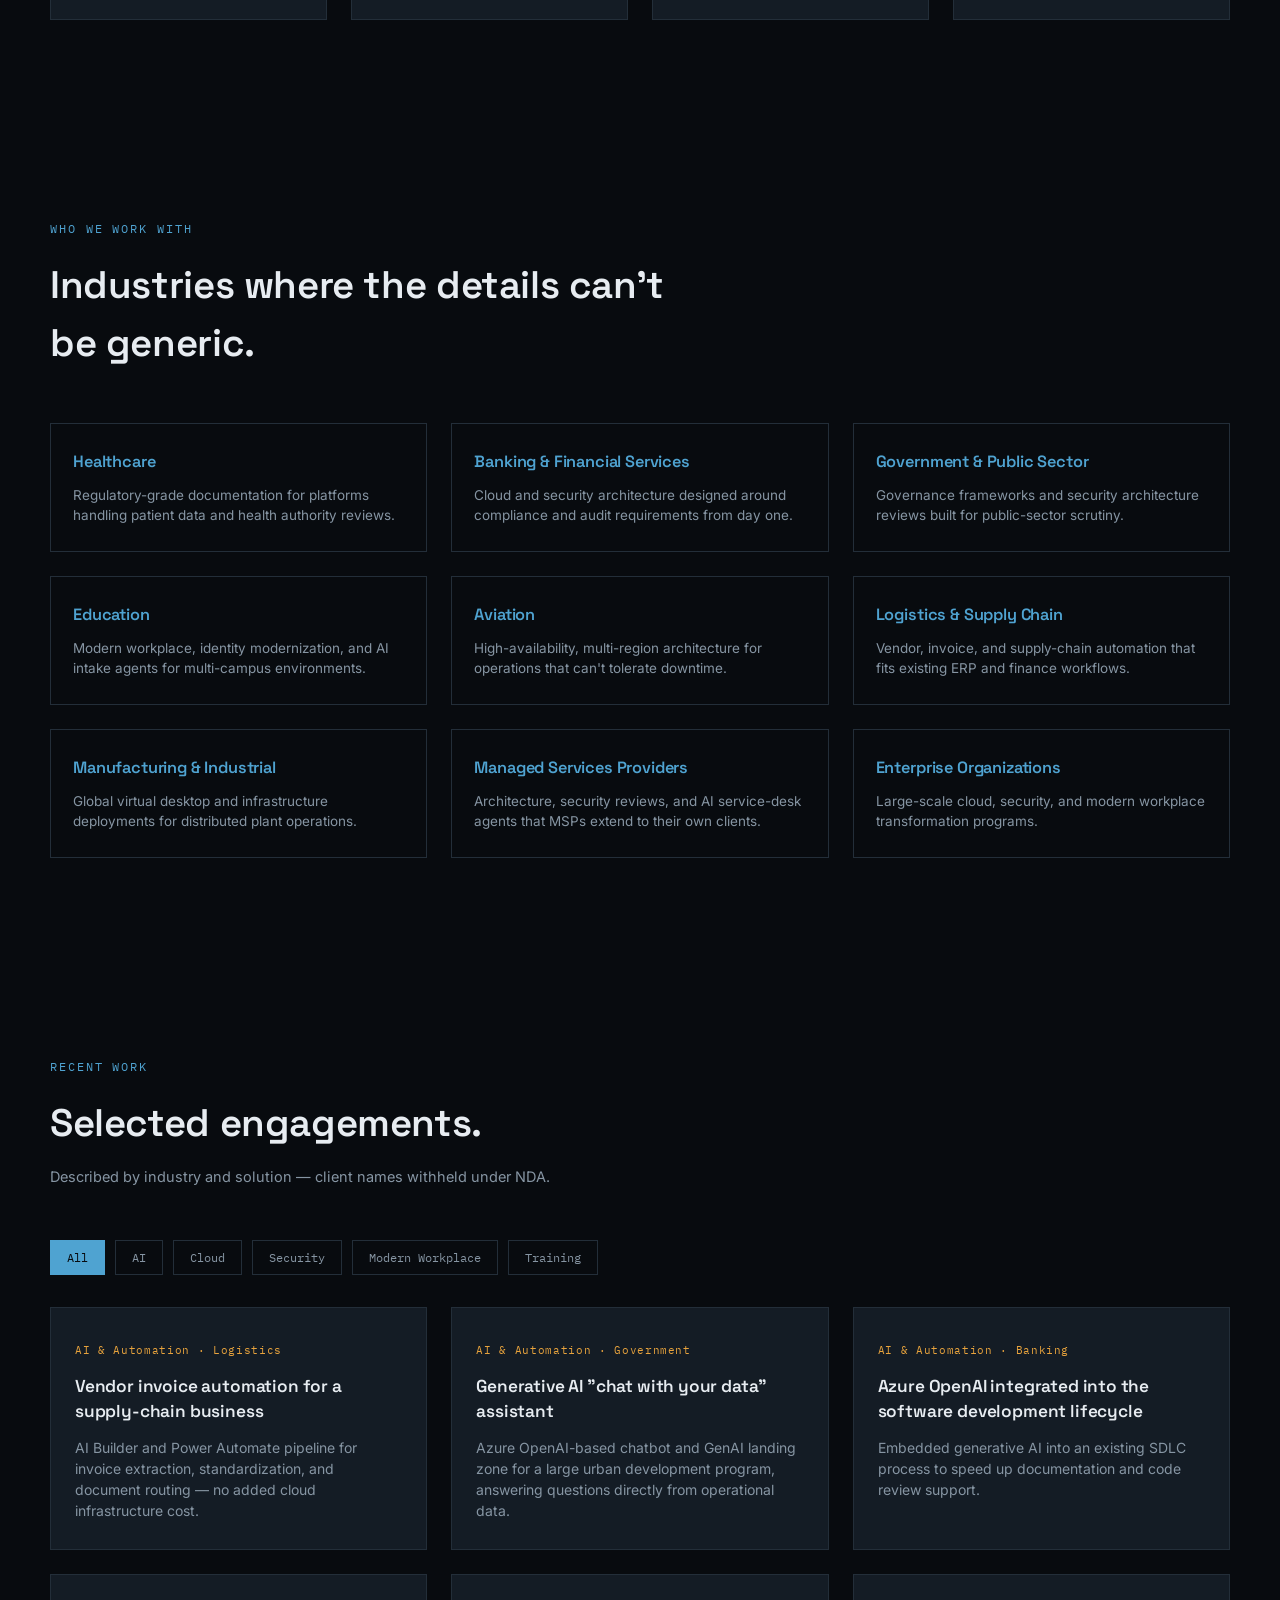
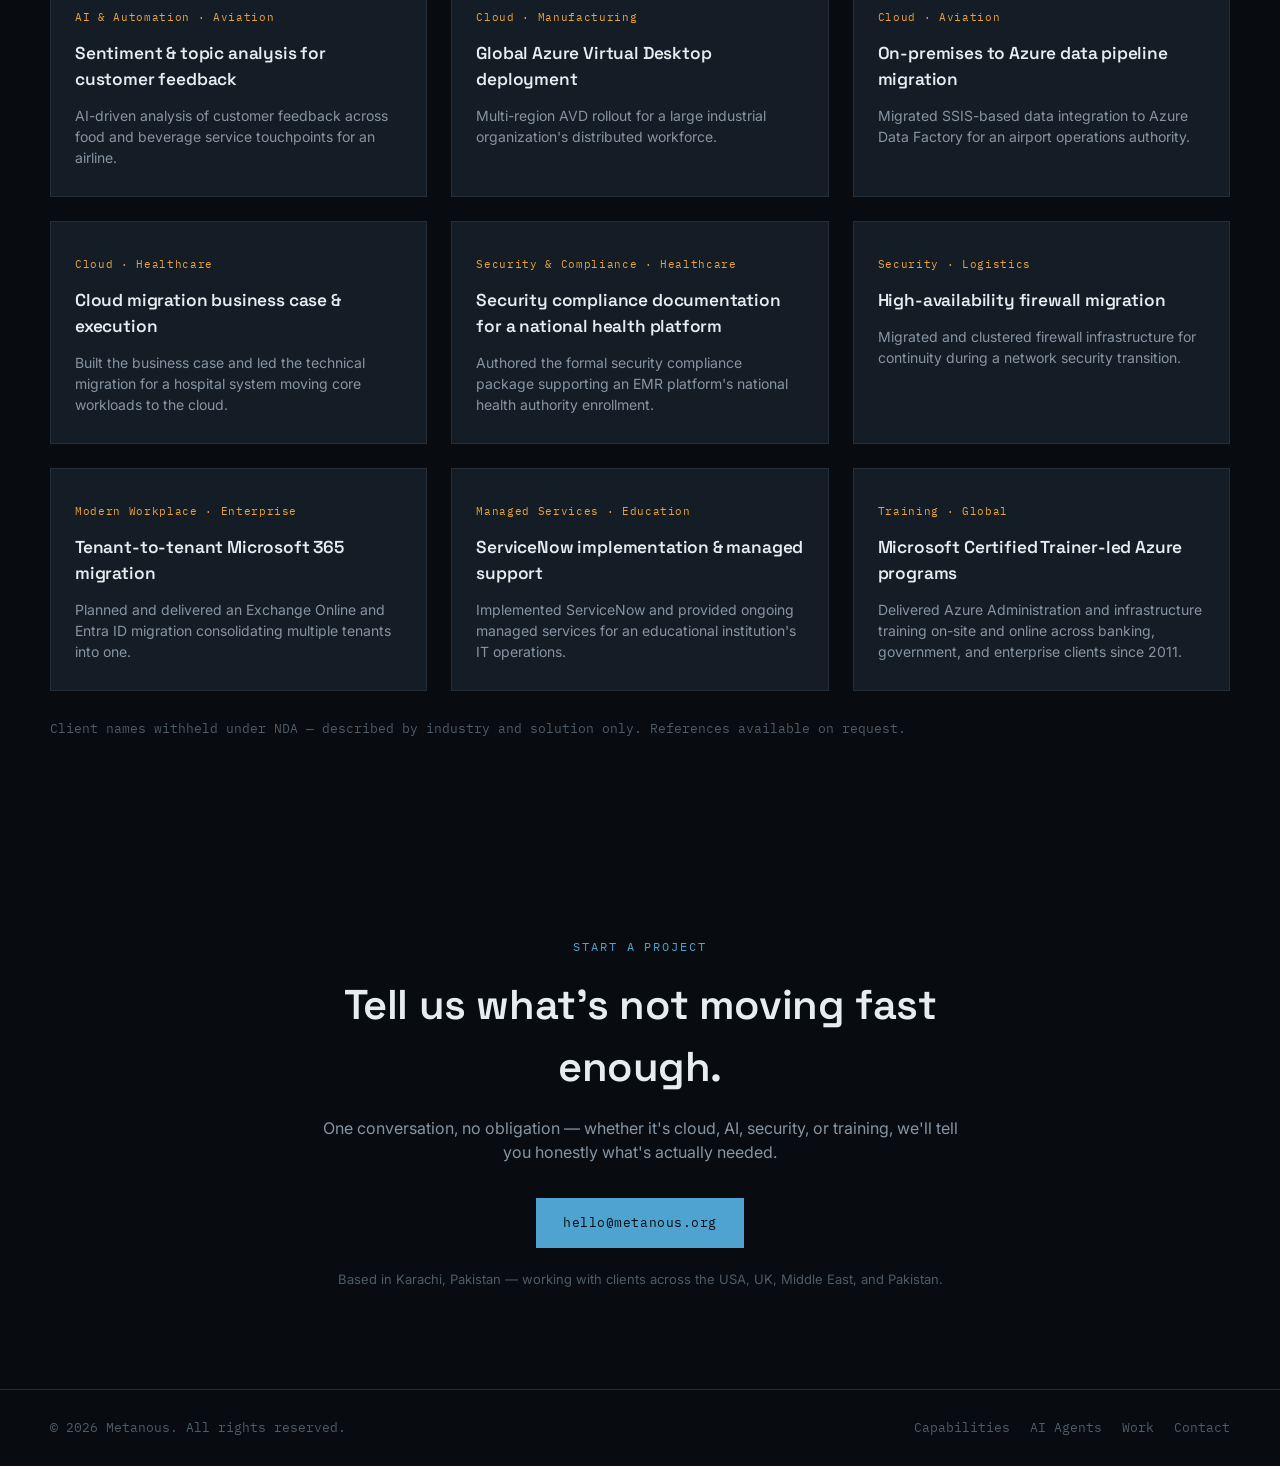
==== commit a3db6769: "Update index.html" ====
--- a/index.html
+++ b/index.html
@@ -8,7 +8,7 @@
 <link rel="icon" href="data:,">
 <link rel="preconnect" href="https://fonts.googleapis.com">
 <link href="https://fonts.googleapis.com/css2?family=Space+Grotesk:wght@400;500;600;700&family=IBM+Plex+Mono:wght@400;500&family=Inter:wght@400;500;600&display=swap" rel="stylesheet">
-<link rel="stylesheet" href="css/style.css">
+<link rel="stylesheet" href="css/style.css?v=2">
 </head>
 <body>
 
@@ -509,6 +509,6 @@
   </div>
 </footer>
 
-<script src="js/main.js"></script>
+<script src="js/main.js?v=2"></script>
 </body>
 </html>
--- a/css/style.css
+++ b/css/style.css
@@ -166,6 +166,7 @@
 section{padding:100px 32px;}
 .section-head{max-width:var(--max); margin:0 auto 52px;}
 .section-head h2{font-size:clamp(1.7rem,3vw,2.4rem); max-width:640px; margin-top:12px;}
+.section-sub{margin-top:14px; font-size:14.5px; max-width:560px;}
 
 /* Services */
 .service-grid{
@@ -198,7 +199,7 @@
 .industry-card p{margin-top:10px; font-size:13.5px;}
 
 /* Work */
-.work-grid{max-width:var(--max); margin:0 auto; display:grid; grid-template-columns:repeat(2,1fr); gap:24px;}
+.work-grid{max-width:var(--max); margin:0 auto; display:grid; grid-template-columns:repeat(3,1fr); gap:24px;}
 .work-card{border:1px solid var(--line); padding:28px 24px; background:var(--panel-2);}
 .work-tag{font-family:var(--font-mono); font-size:11px; letter-spacing:.06em; color:var(--amber);}
 .work-card h3{font-size:1.08rem; margin-top:14px;}
@@ -247,3 +248,96 @@
   .industry-grid{grid-template-columns:1fr;}
   .schematic-caption span:nth-child(2), .schematic-caption span:nth-child(3){opacity:.6;}
 }
+
+/* ===== Tabs (Capability Explorer) ===== */
+.tabs{
+  max-width:var(--max); margin:0 auto 0; display:flex; flex-wrap:wrap; gap:8px;
+  border-bottom:1px solid var(--line); padding-bottom:0;
+}
+.tab-btn{
+  background:none; border:1px solid var(--line); border-bottom:none;
+  color:var(--text-dim); font-family:var(--font-mono); font-size:12.5px;
+  padding:12px 18px; cursor:pointer; transition:all .2s;
+}
+.tab-btn:hover{color:var(--text);}
+.tab-btn.active{color:var(--ink); background:var(--blueprint); border-color:var(--blueprint);}
+.tab-panels{max-width:var(--max); margin:0 auto; border:1px solid var(--line); border-top:none; padding:36px;}
+.tab-panel{display:none;}
+.tab-panel.active{display:block; animation:fadeIn .35s ease;}
+@keyframes fadeIn{from{opacity:0; transform:translateY(6px);} to{opacity:1; transform:translateY(0);}}
+.panel-intro{font-size:15px; margin-bottom:20px; max-width:640px;}
+.chip-row{display:flex; flex-wrap:wrap; gap:10px;}
+.chip{
+  font-family:var(--font-mono); font-size:12px; color:var(--text);
+  border:1px solid var(--line); padding:7px 14px; background:var(--panel);
+}
+
+/* ===== AI Agent flip cards ===== */
+.agents{background:var(--panel); border-top:1px solid var(--line); border-bottom:1px solid var(--line);}
+.agent-grid{
+  max-width:var(--max); margin:0 auto; display:grid;
+  grid-template-columns:repeat(4,1fr); gap:20px;
+}
+.agent-card{
+  position:relative; height:220px; perspective:1200px; cursor:pointer;
+}
+.agent-face, .agent-back{
+  position:absolute; inset:0; backface-visibility:hidden;
+  border:1px solid var(--line); padding:22px; background:var(--ink);
+  transition:transform .5s ease;
+}
+.agent-face{transform:rotateY(0deg); display:flex; flex-direction:column;}
+.agent-back{
+  transform:rotateY(180deg); background:var(--panel-2); overflow-y:auto;
+}
+.agent-card.flipped .agent-face{transform:rotateY(-180deg);}
+.agent-card.flipped .agent-back{transform:rotateY(0deg);}
+.agent-tag{font-family:var(--font-mono); font-size:10.5px; color:var(--amber); letter-spacing:.05em;}
+.agent-face h3{font-size:1rem; margin-top:12px;}
+.agent-face p{font-size:13px; margin-top:10px;}
+.agent-flip-hint{
+  margin-top:auto; font-family:var(--font-mono); font-size:10.5px; color:var(--blueprint);
+}
+.agent-back h4{
+  font-family:var(--font-mono); font-size:10.5px; letter-spacing:.06em;
+  color:var(--blueprint); margin:0 0 8px; text-transform:uppercase;
+}
+.agent-back ul{margin:0 0 14px; padding-left:16px;}
+.agent-back li{font-size:12.5px; color:var(--text-dim); margin-bottom:4px;}
+.agent-back p{font-size:12px; color:var(--text-faint);}
+
+/* ===== Training ===== */
+.training-grid{
+  max-width:var(--max); margin:0 auto; display:grid;
+  grid-template-columns:repeat(4,1fr); gap:24px;
+}
+.training-card{border:1px solid var(--line); padding:26px 22px; background:var(--panel-2);}
+.training-card h3{font-size:1.02rem; color:var(--blueprint);}
+.training-card p{margin-top:10px; font-size:13.5px;}
+
+/* ===== Work filter buttons ===== */
+.filter-row{
+  max-width:var(--max); margin:0 auto 32px; display:flex; flex-wrap:wrap; gap:10px;
+}
+.filter-btn{
+  background:none; border:1px solid var(--line); color:var(--text-dim);
+  font-family:var(--font-mono); font-size:12px; padding:9px 16px; cursor:pointer;
+  transition:all .2s;
+}
+.filter-btn:hover{color:var(--text);}
+.filter-btn.active{background:var(--blueprint); color:var(--ink); border-color:var(--blueprint);}
+.work-card{display:block; transition:opacity .3s ease, transform .3s ease;}
+.work-card.hidden{display:none;}
+
+/* ===== Responsive additions ===== */
+@media (max-width: 900px){
+  .agent-grid{grid-template-columns:repeat(2,1fr);}
+  .training-grid{grid-template-columns:repeat(2,1fr);}
+  .tab-btn{font-size:11.5px; padding:10px 14px;}
+  .tab-panels{padding:26px 20px;}
+}
+@media (max-width: 560px){
+  .agent-grid{grid-template-columns:1fr;}
+  .training-grid{grid-template-columns:1fr;}
+  .agent-card{height:200px;}
+}
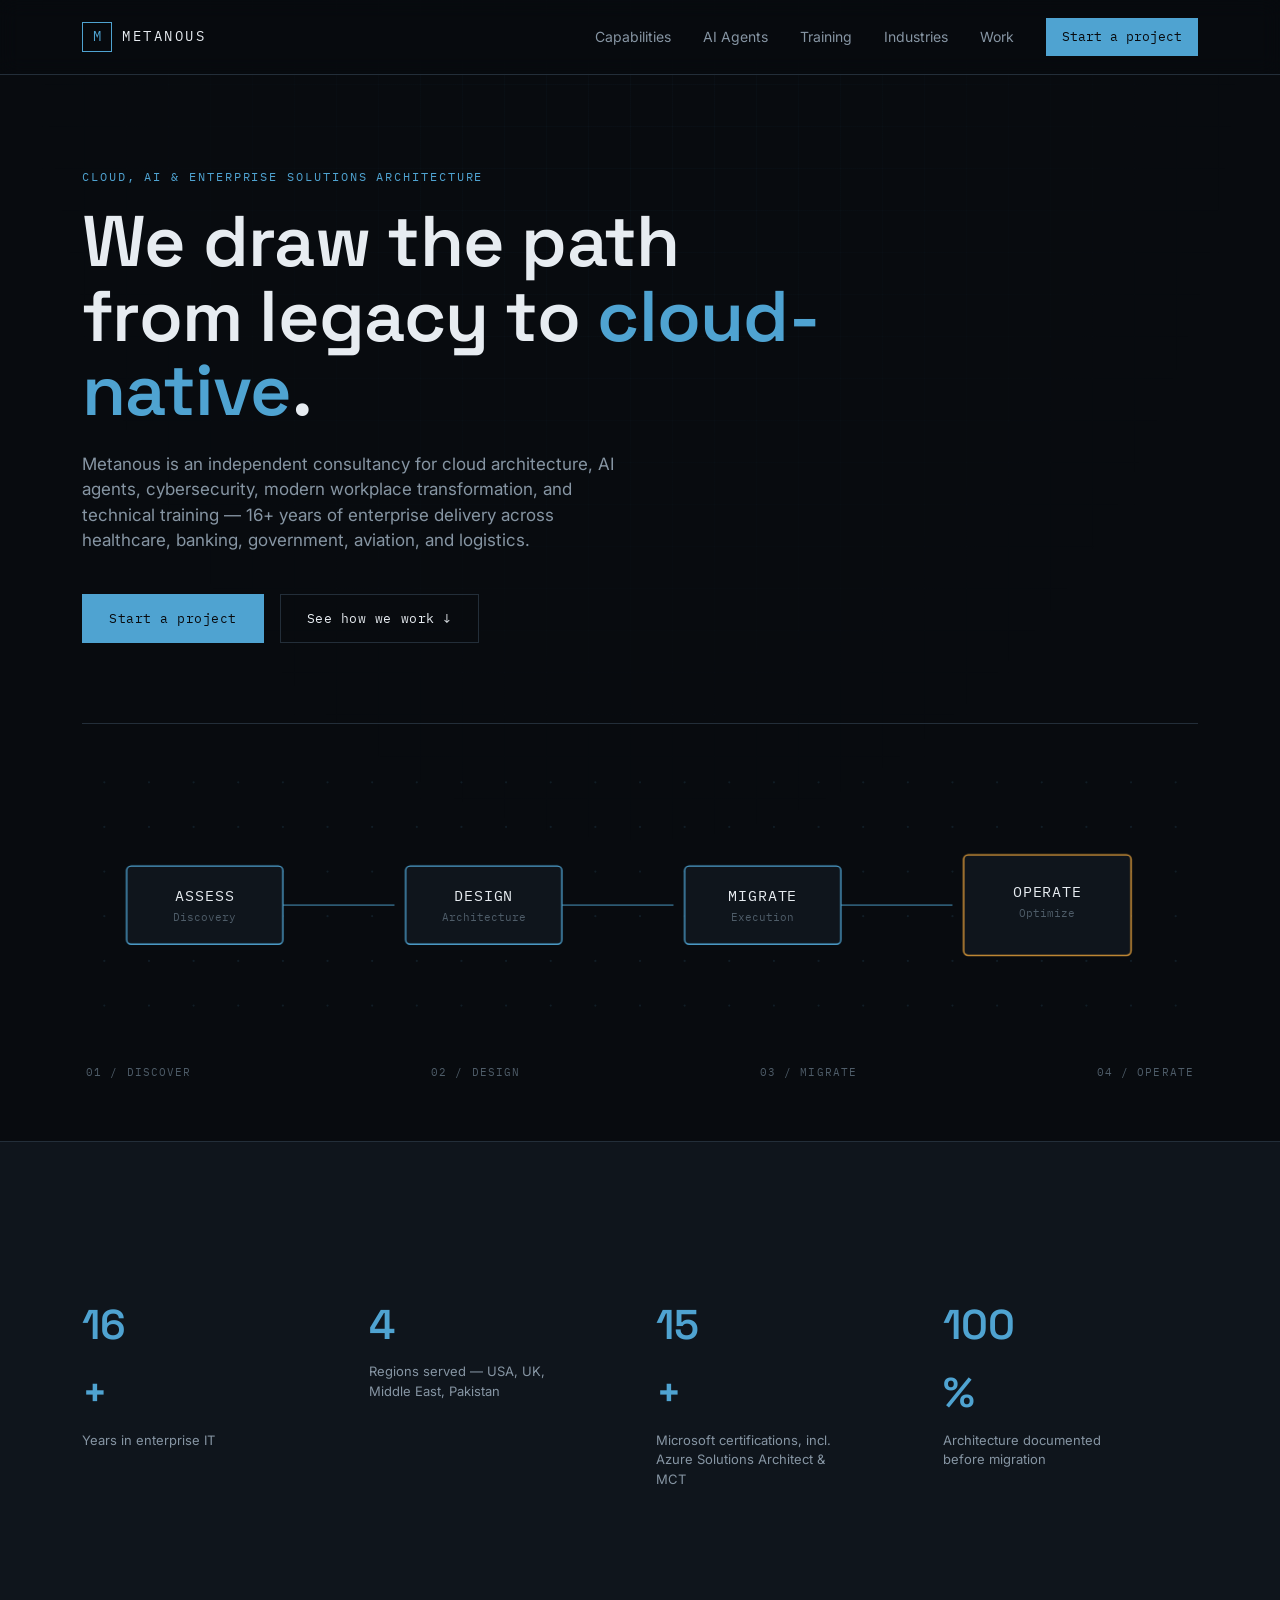
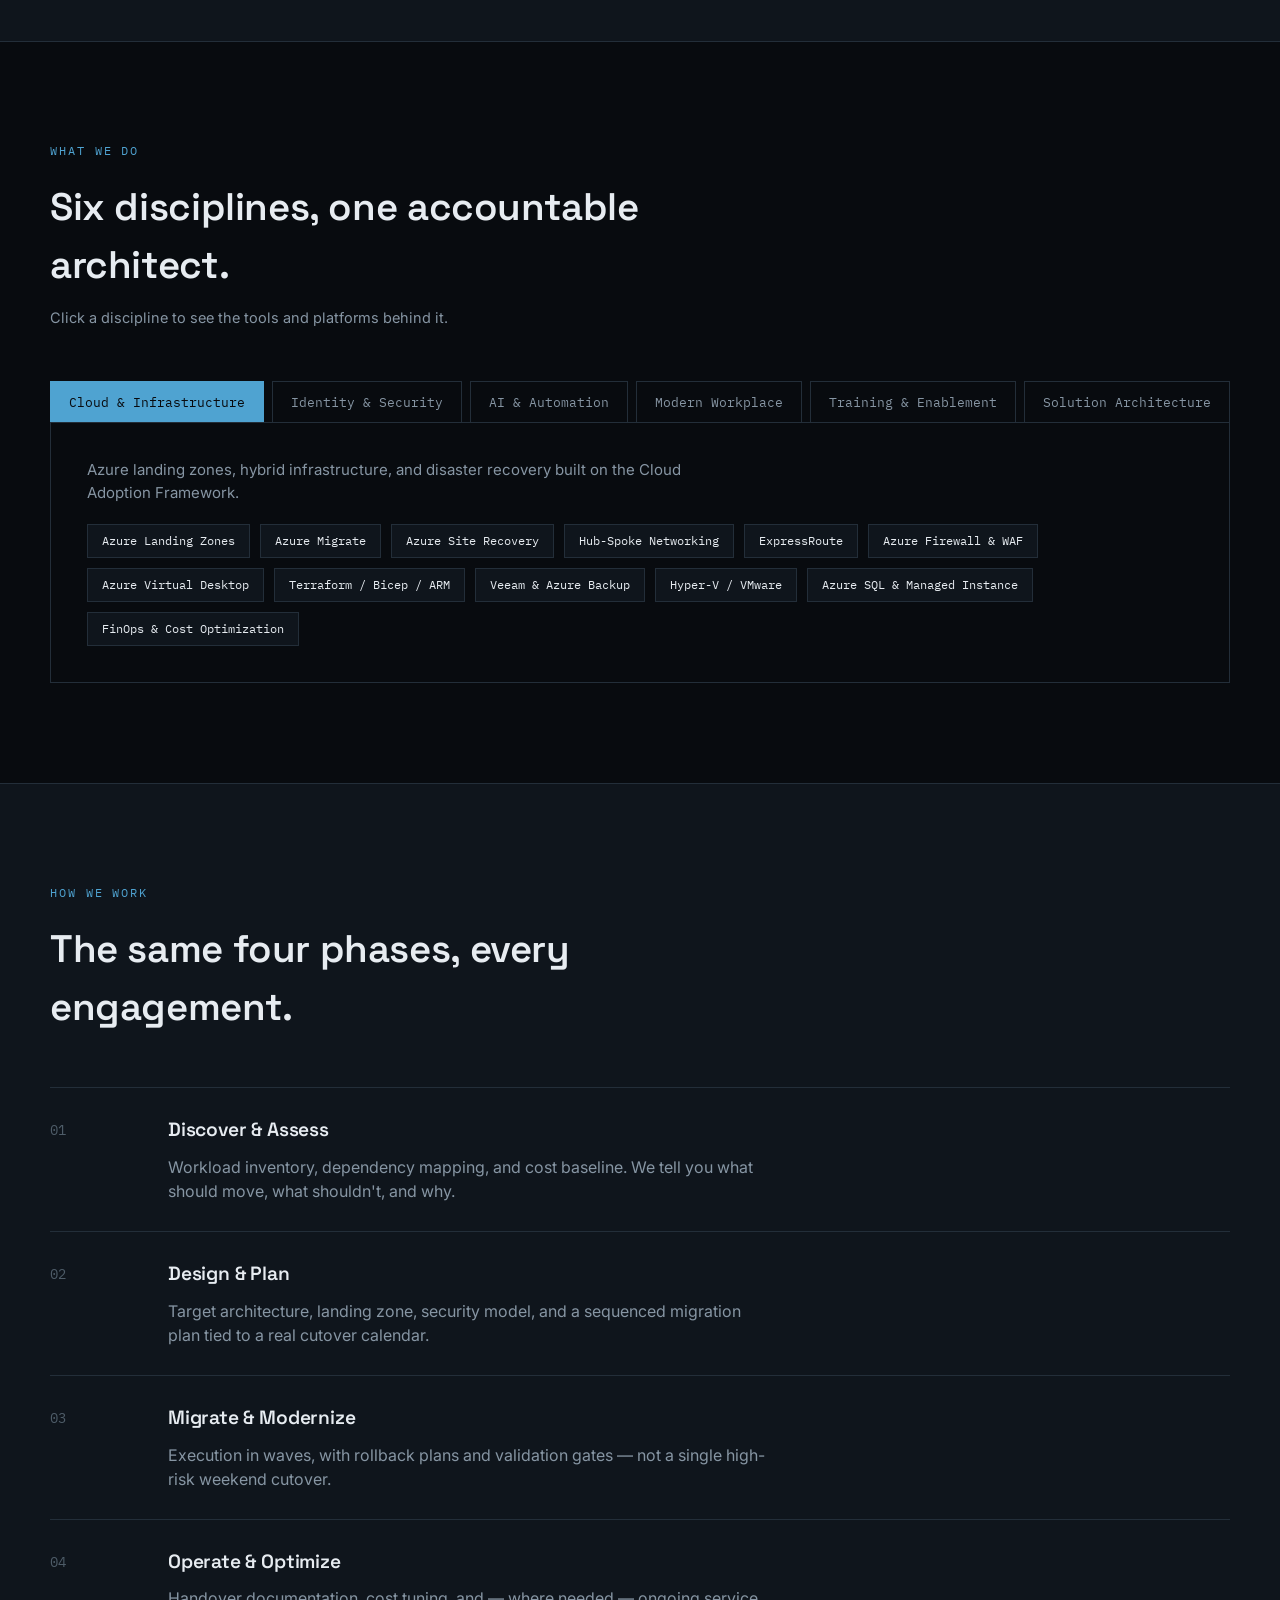
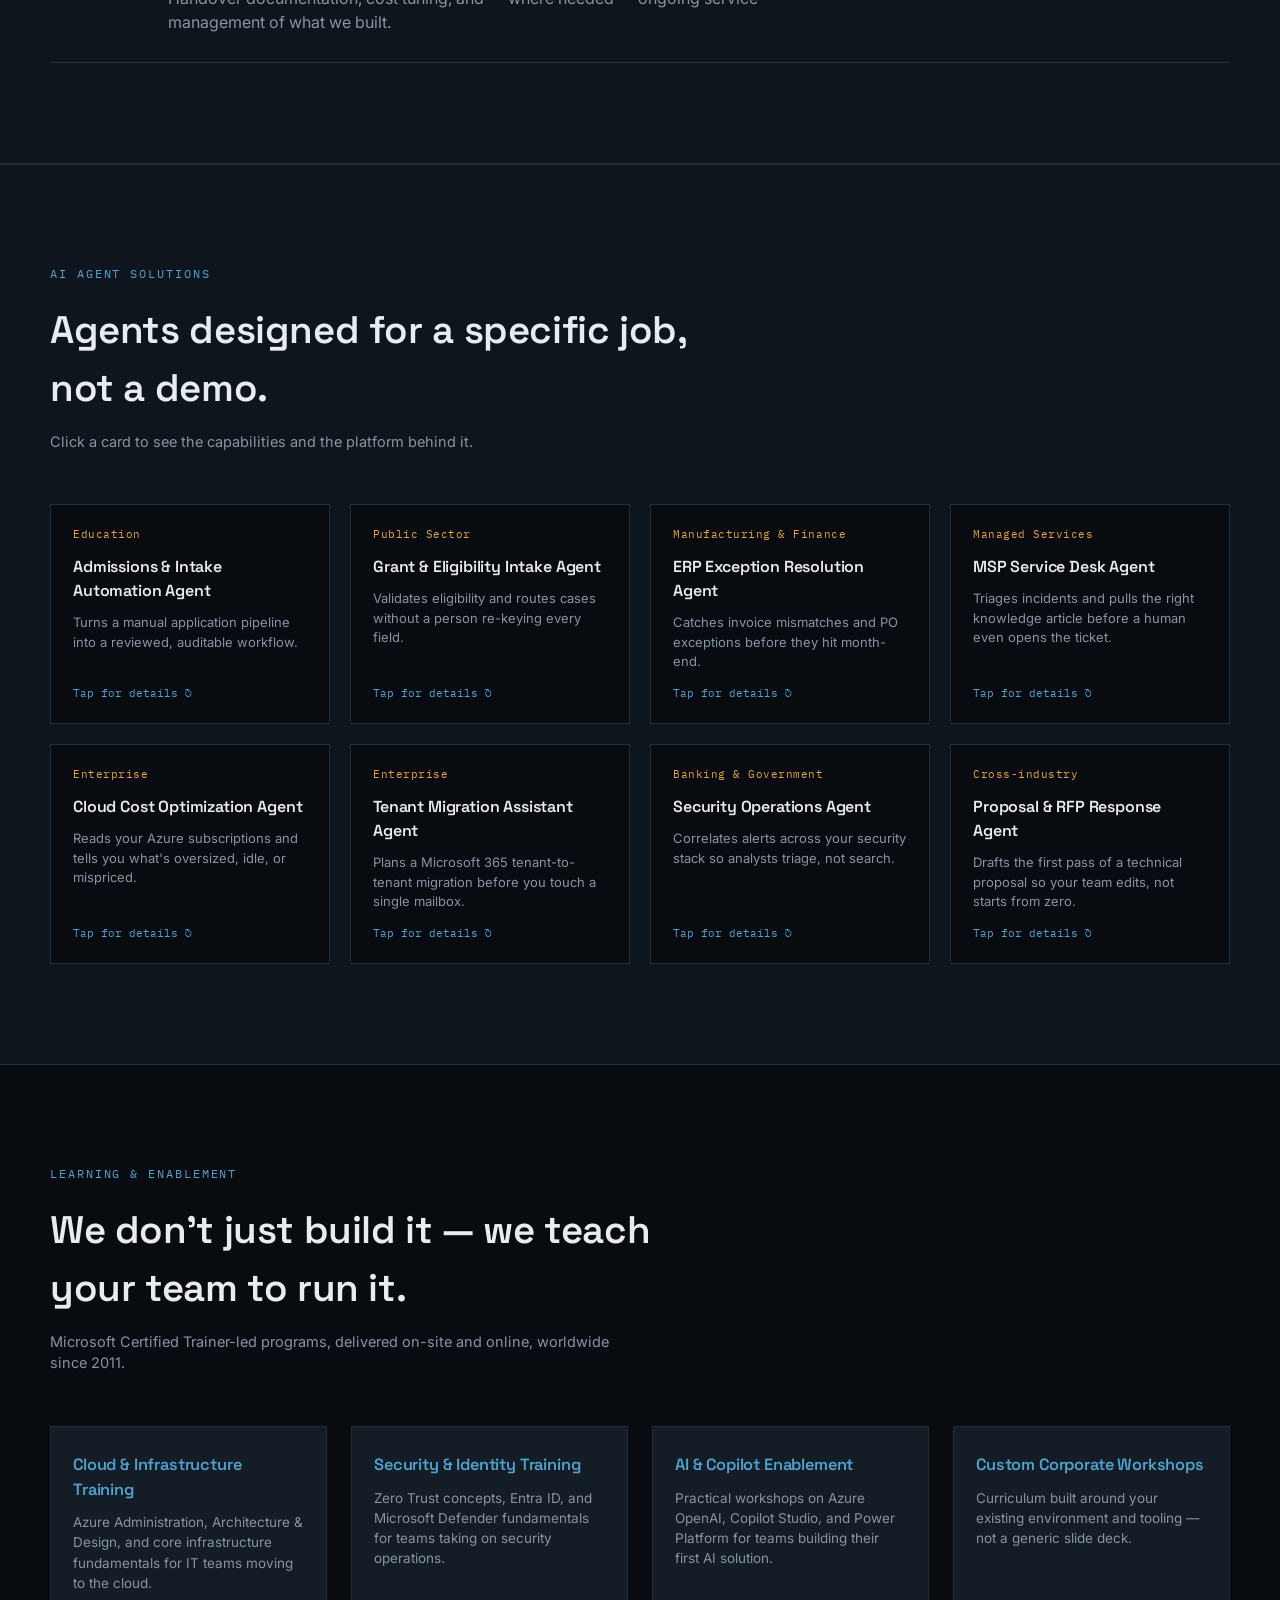
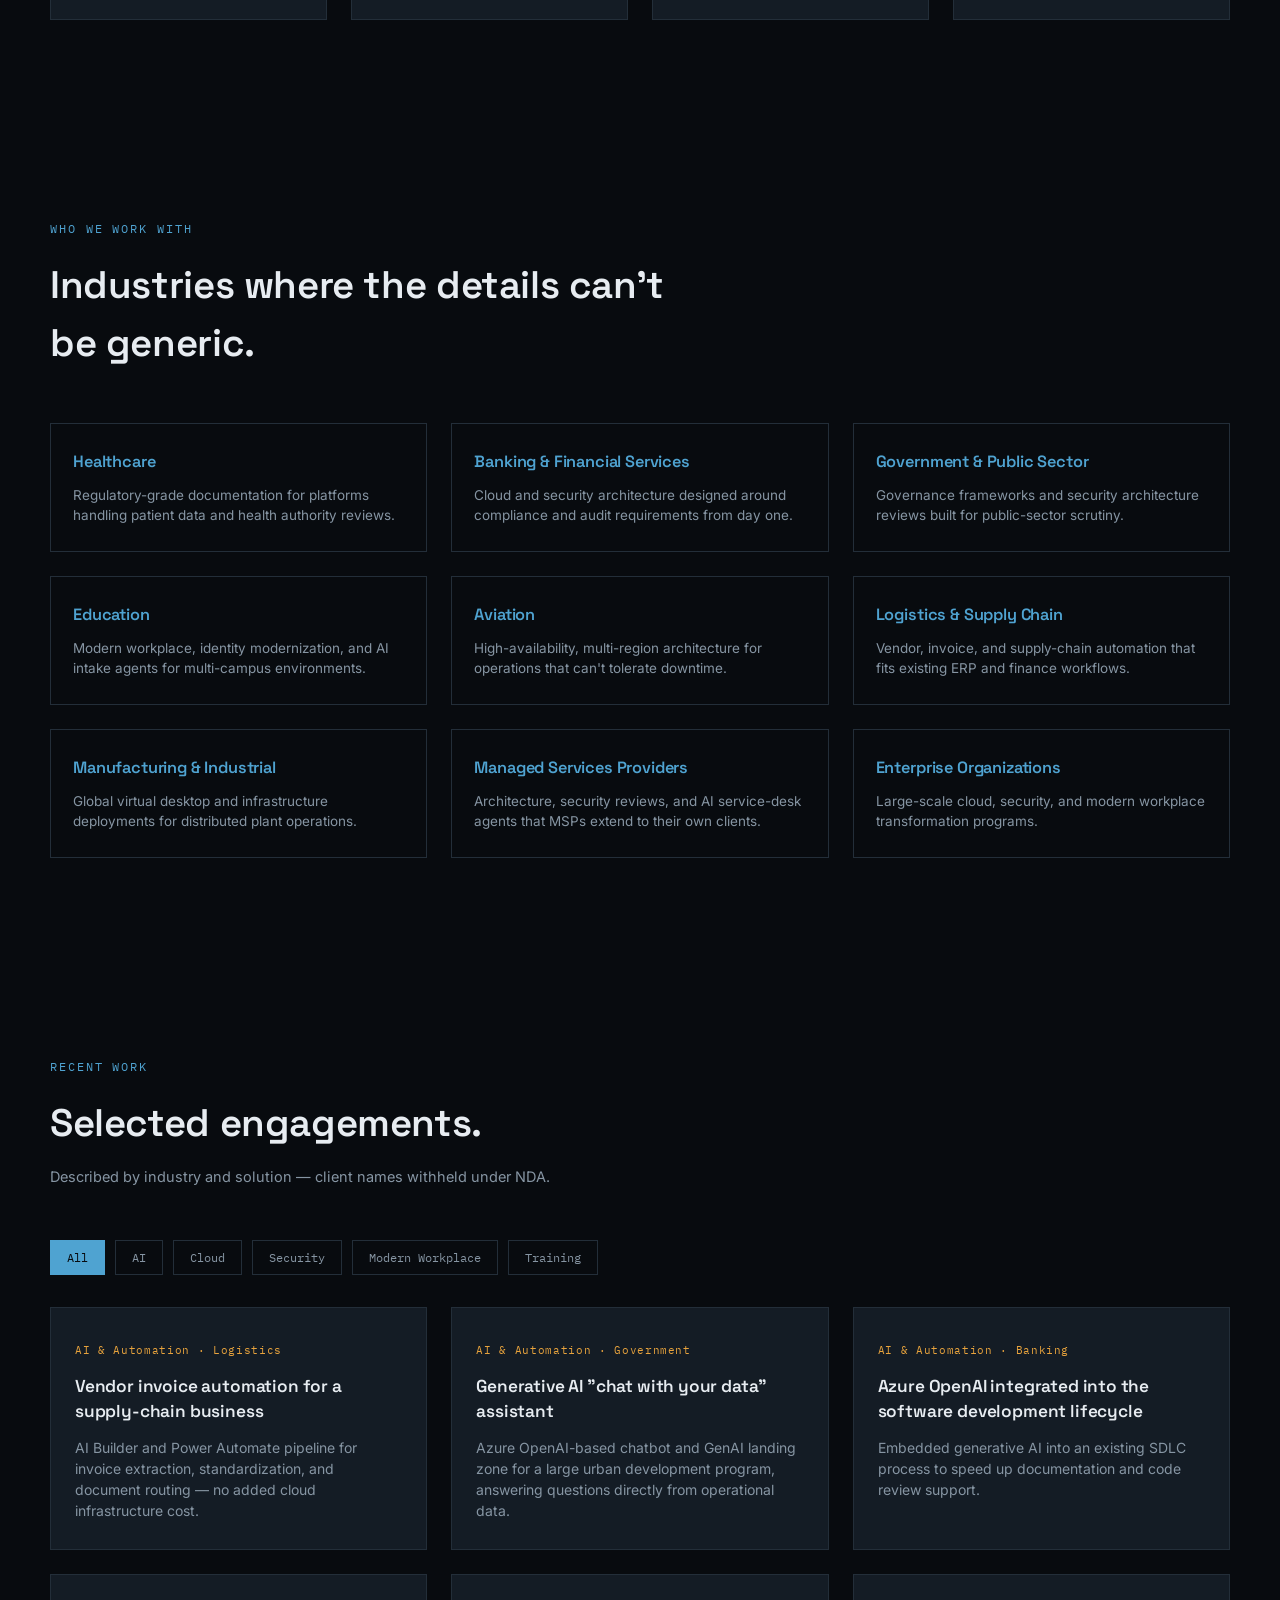
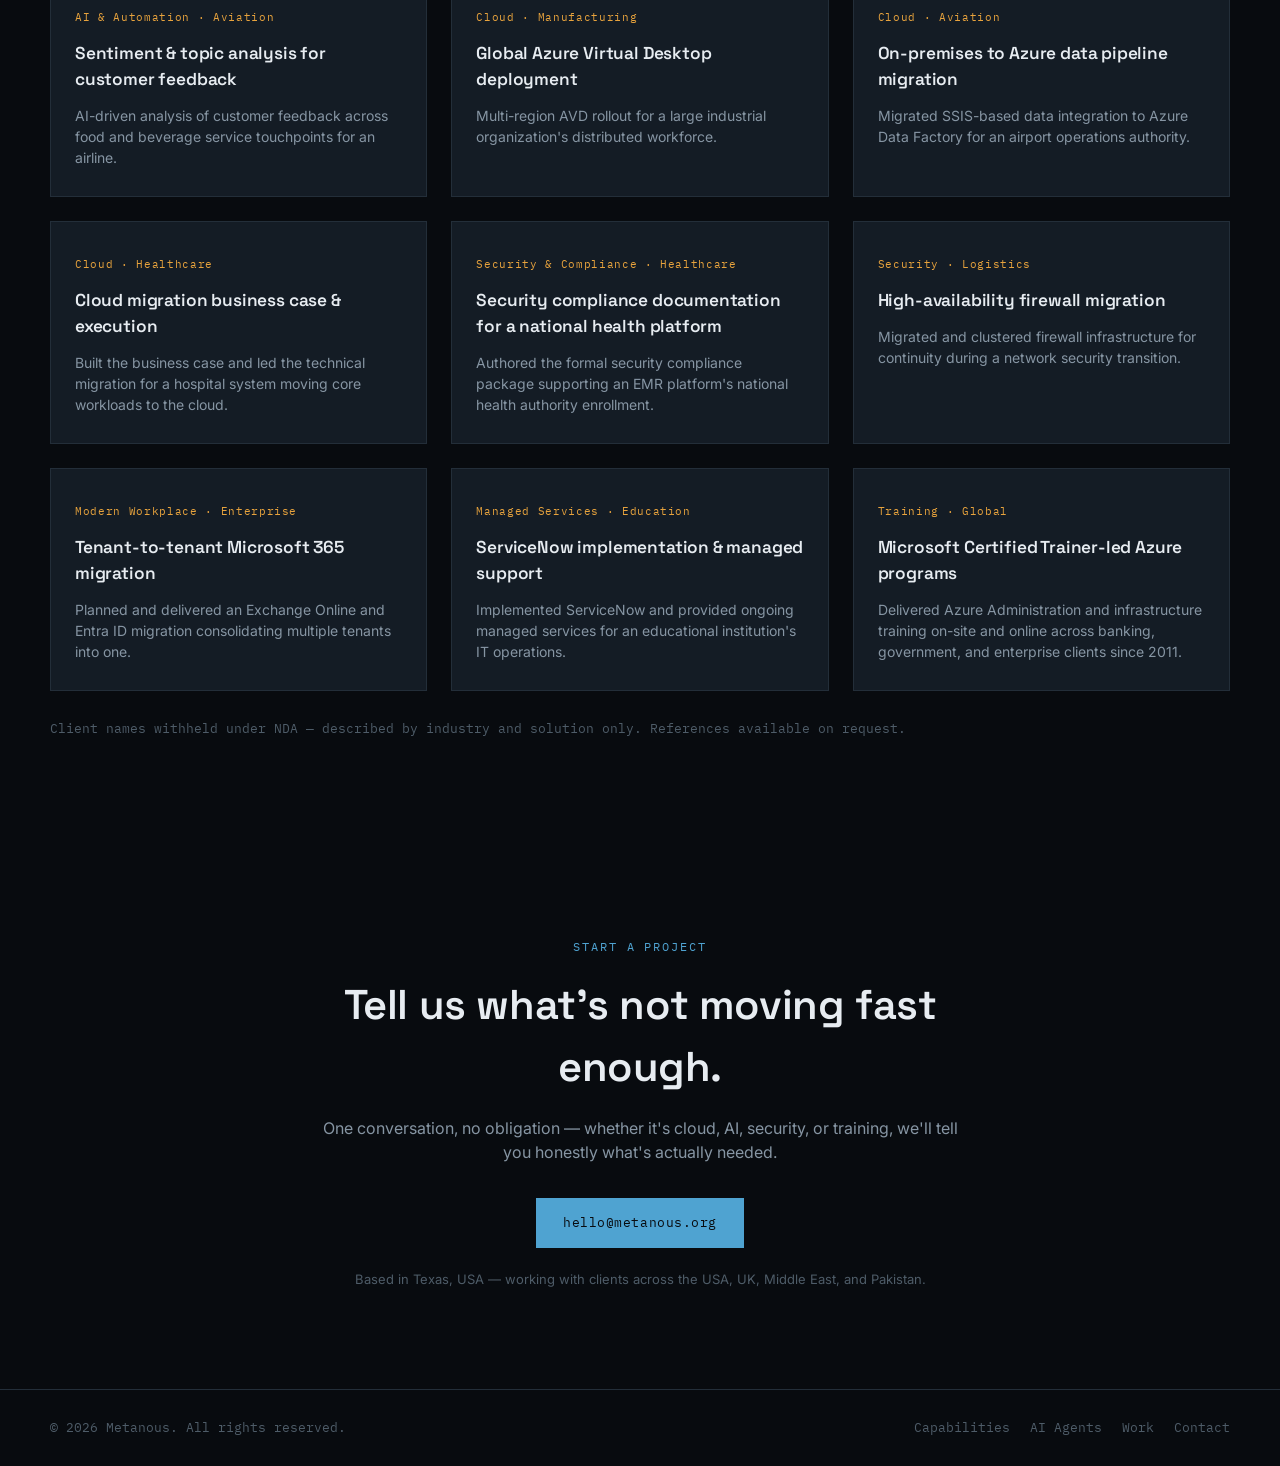
==== commit 0eda198c: "Update contact location from Karachi to Texas" ====
--- a/index.html
+++ b/index.html
@@ -491,7 +491,7 @@
       <div class="contact-actions">
         <a href="mailto:hello@metanous.org" class="btn btn-primary">hello@metanous.org</a>
       </div>
-      <p class="contact-meta">Based in Karachi, Pakistan — working with clients across the USA, UK, Middle East, and Pakistan.</p>
+      <p class="contact-meta">Based in Texas, USA — working with clients across the USA, UK, Middle East, and Pakistan.</p>
     </div>
   </section>
 
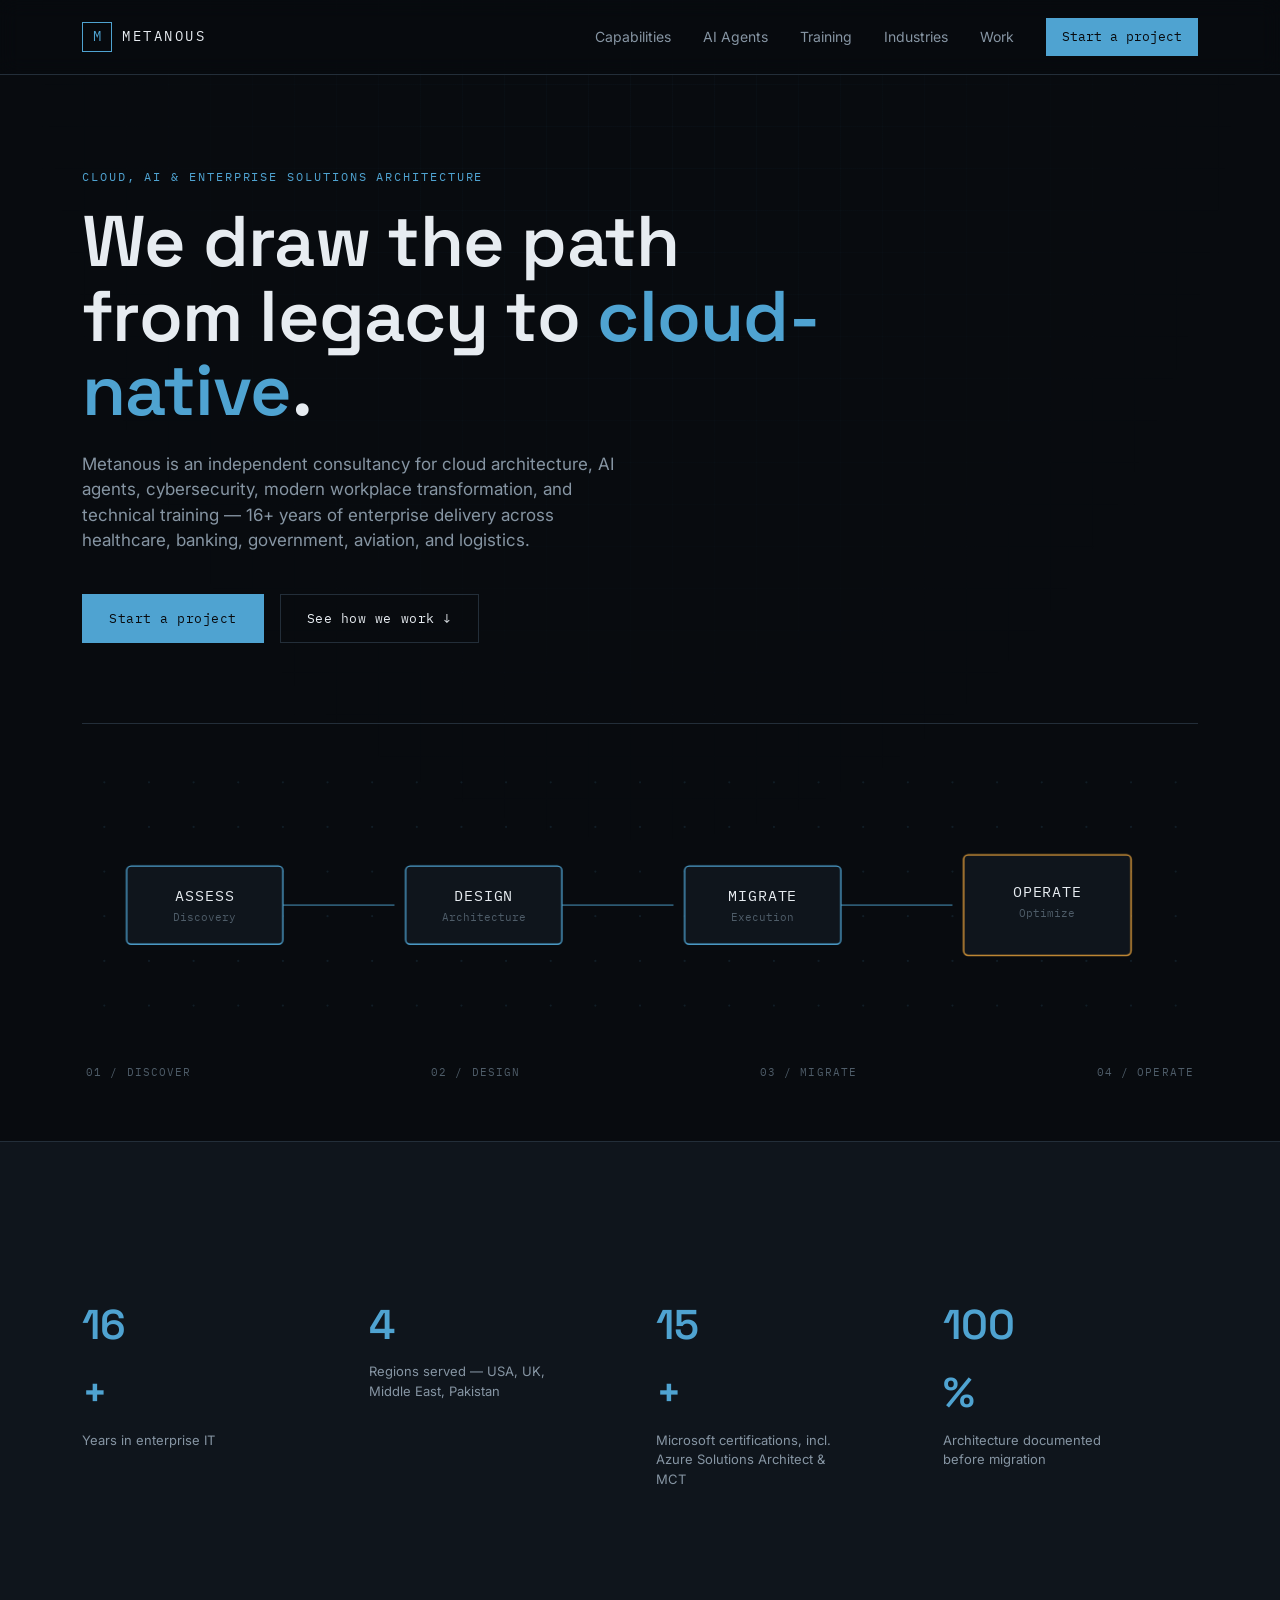
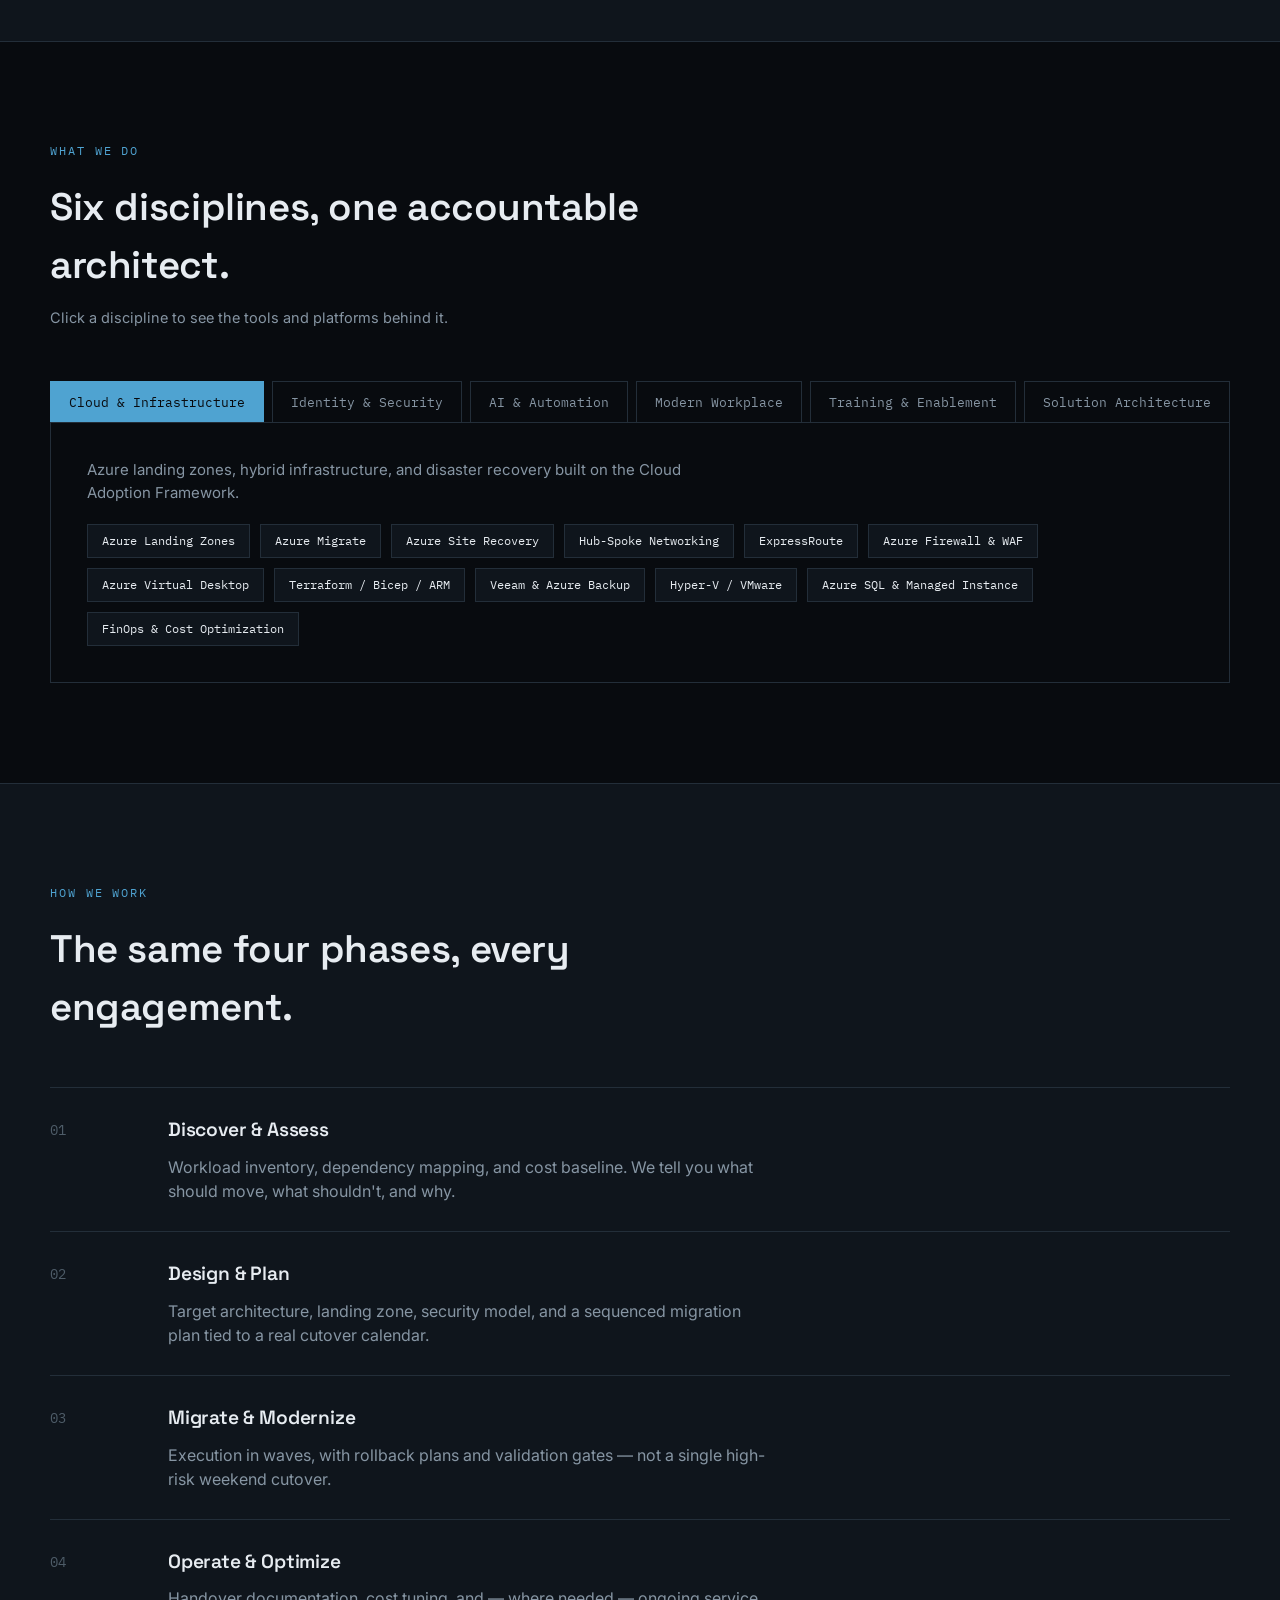
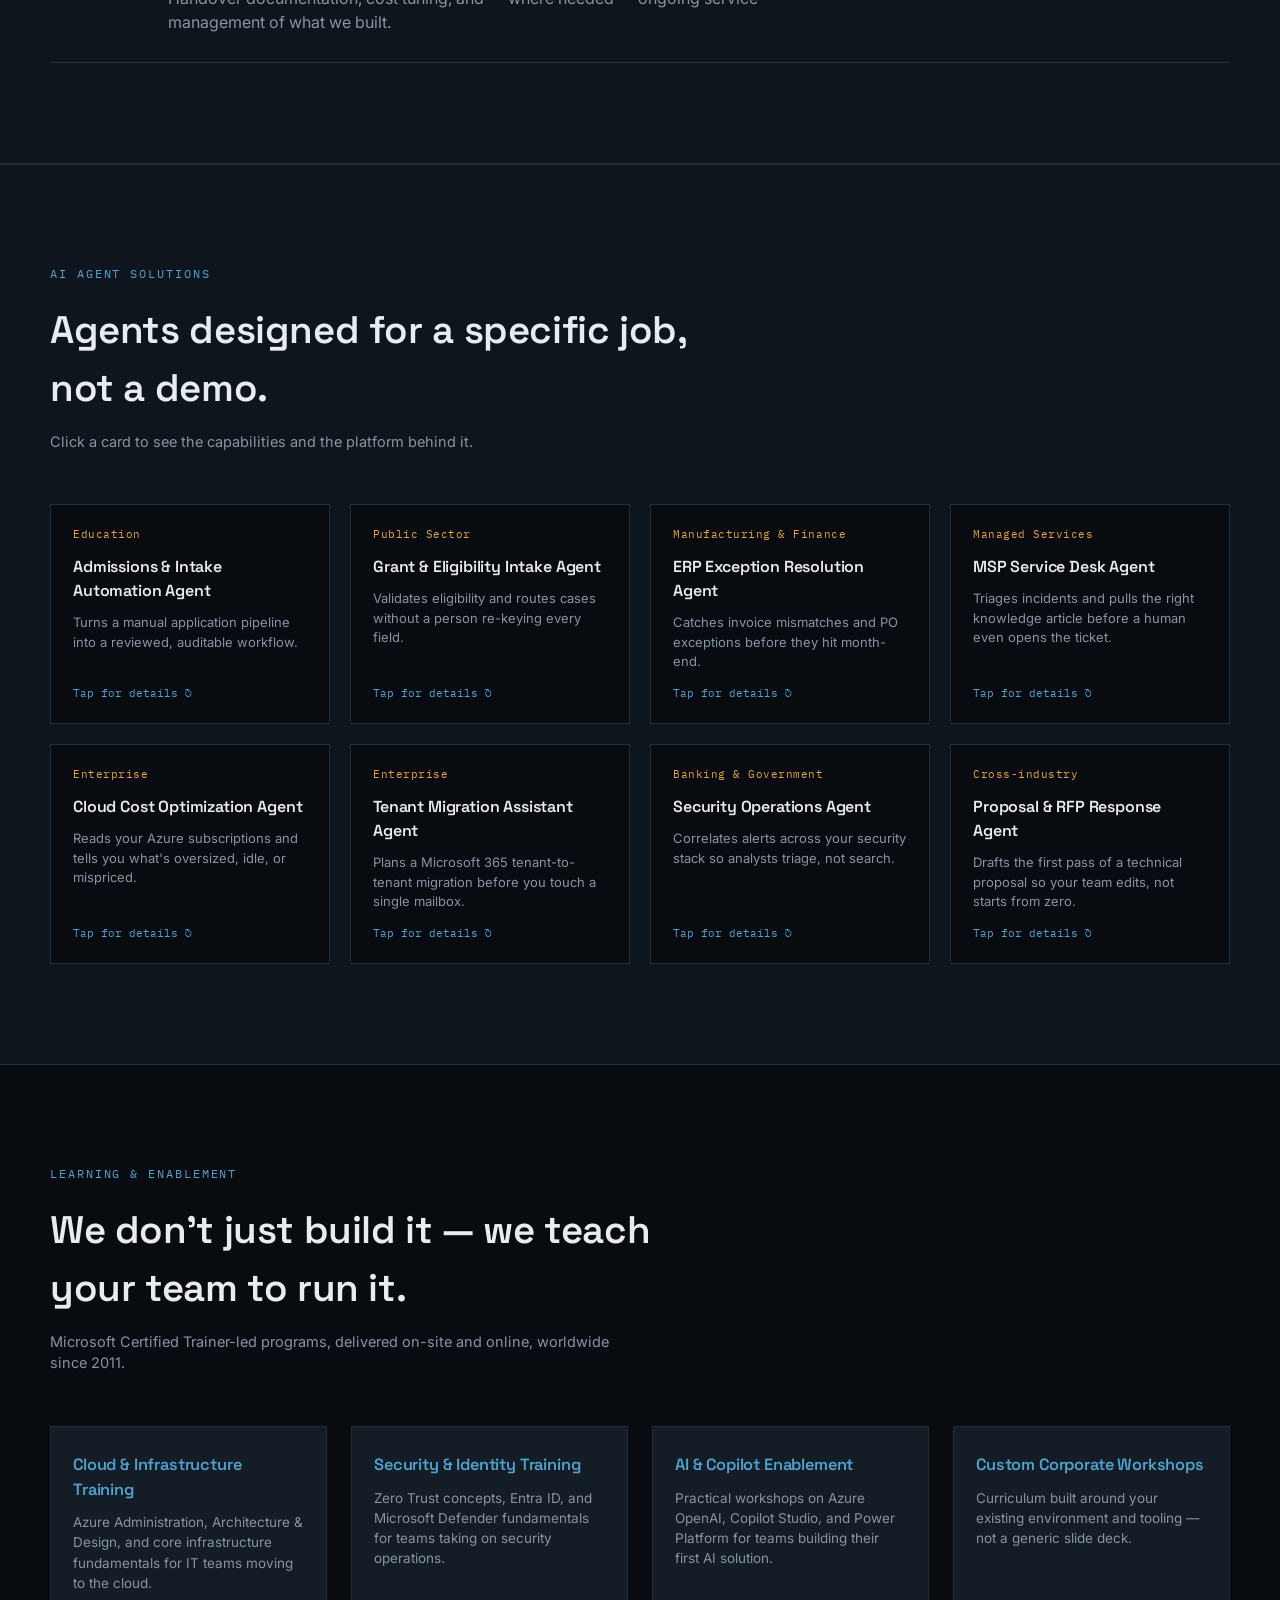
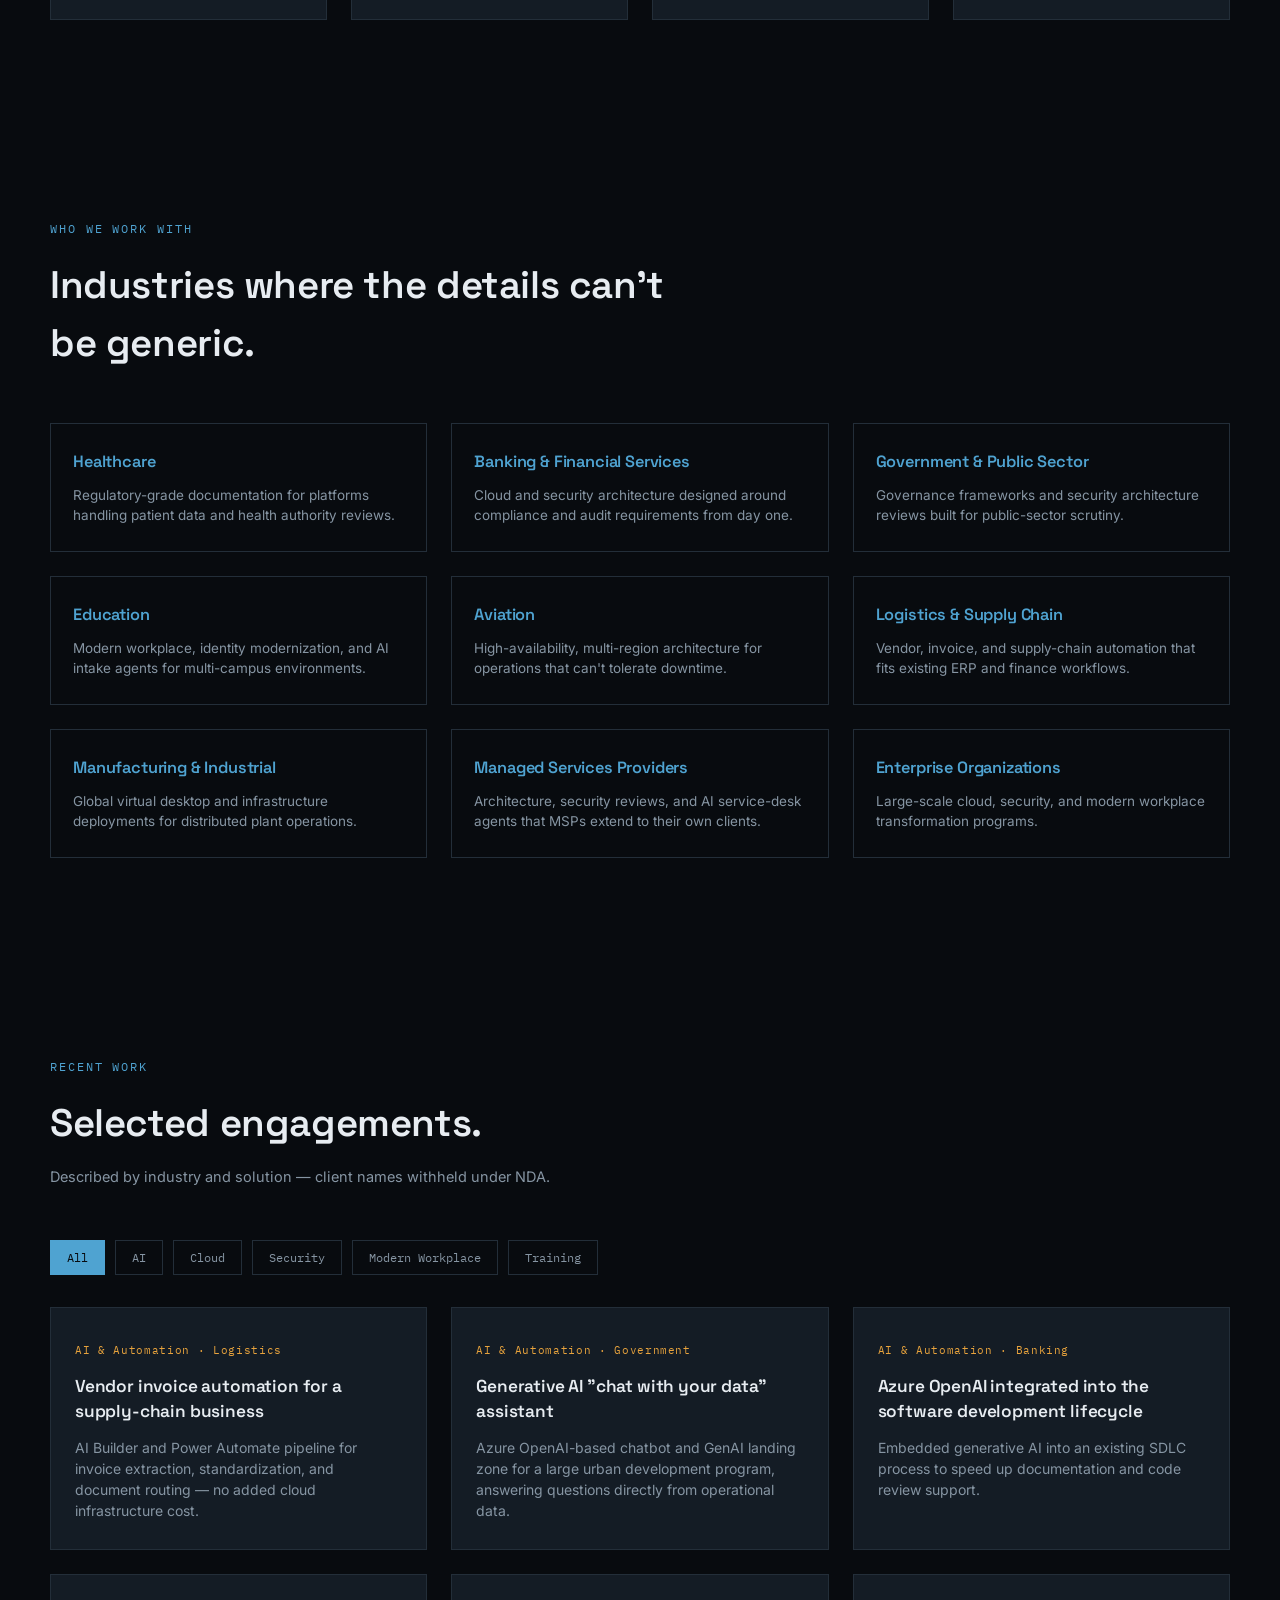
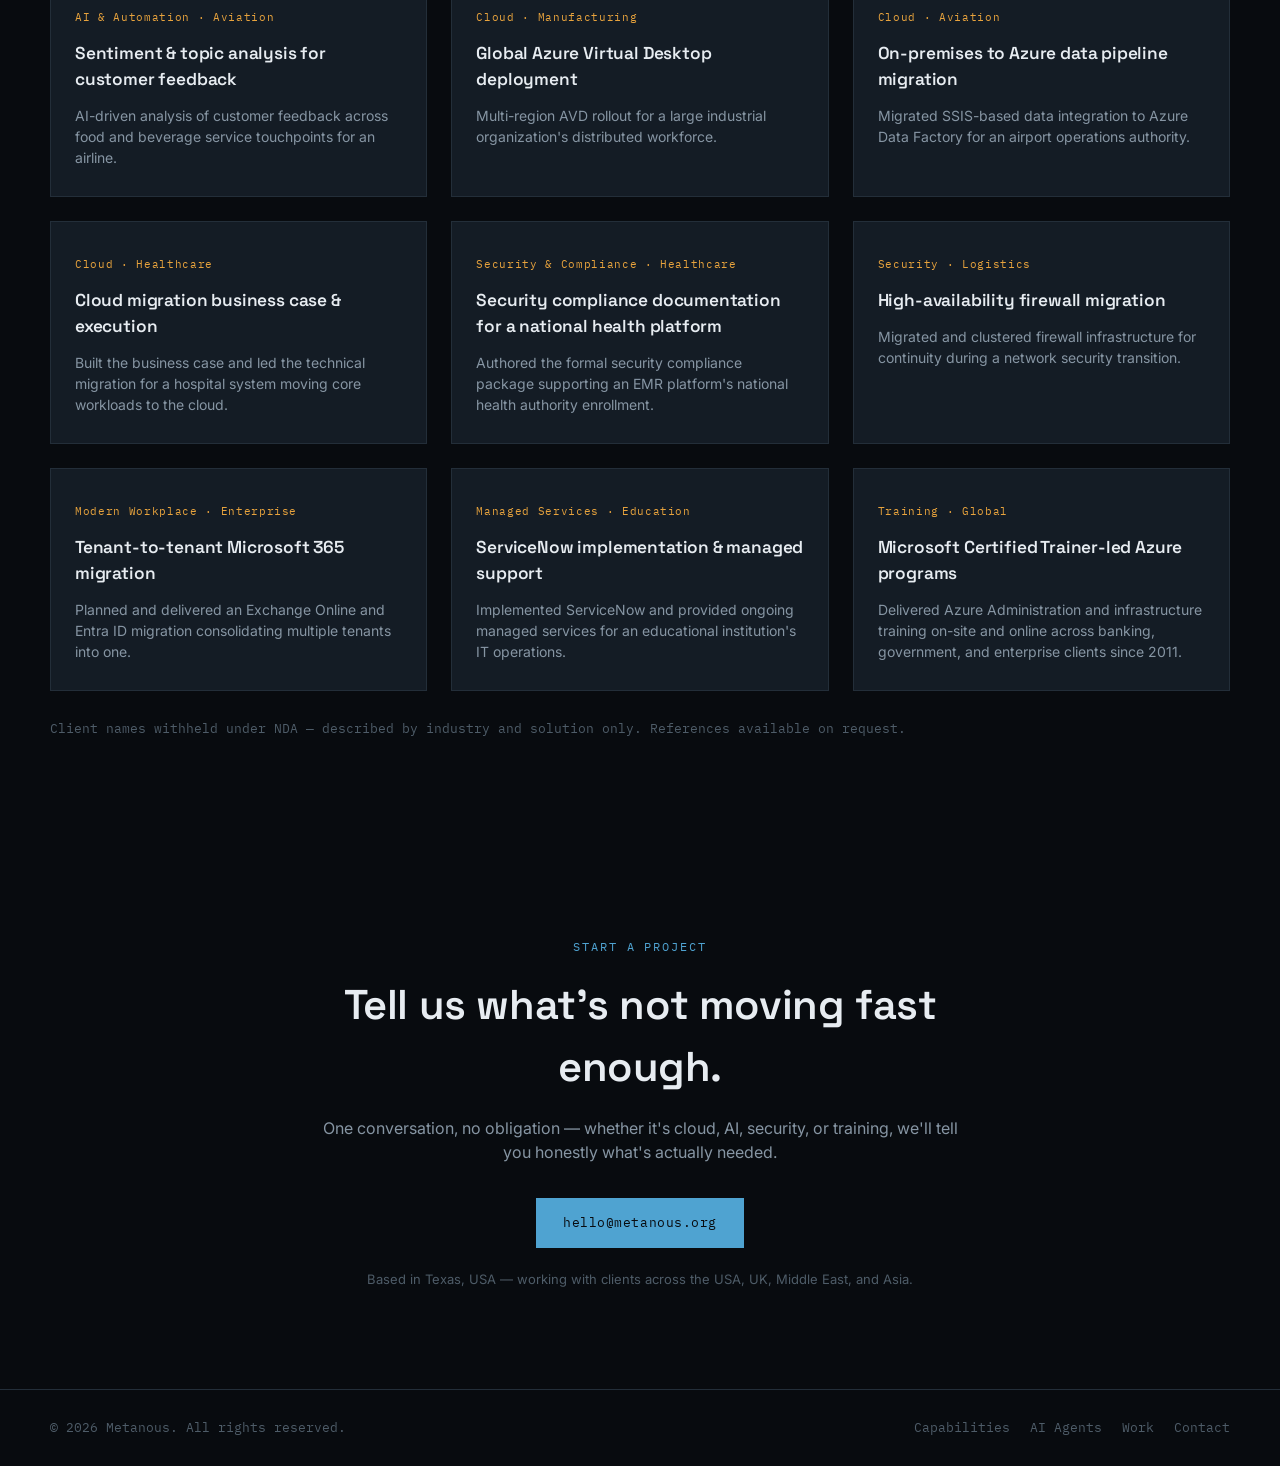
==== commit 7197f102: "Update contact meta location from Pakistan to Asia" ====
--- a/index.html
+++ b/index.html
@@ -491,7 +491,7 @@
       <div class="contact-actions">
         <a href="mailto:hello@metanous.org" class="btn btn-primary">hello@metanous.org</a>
       </div>
-      <p class="contact-meta">Based in Texas, USA — working with clients across the USA, UK, Middle East, and Pakistan.</p>
+      <p class="contact-meta">Based in Texas, USA — working with clients across the USA, UK, Middle East, and Asia.</p>
     </div>
   </section>
 
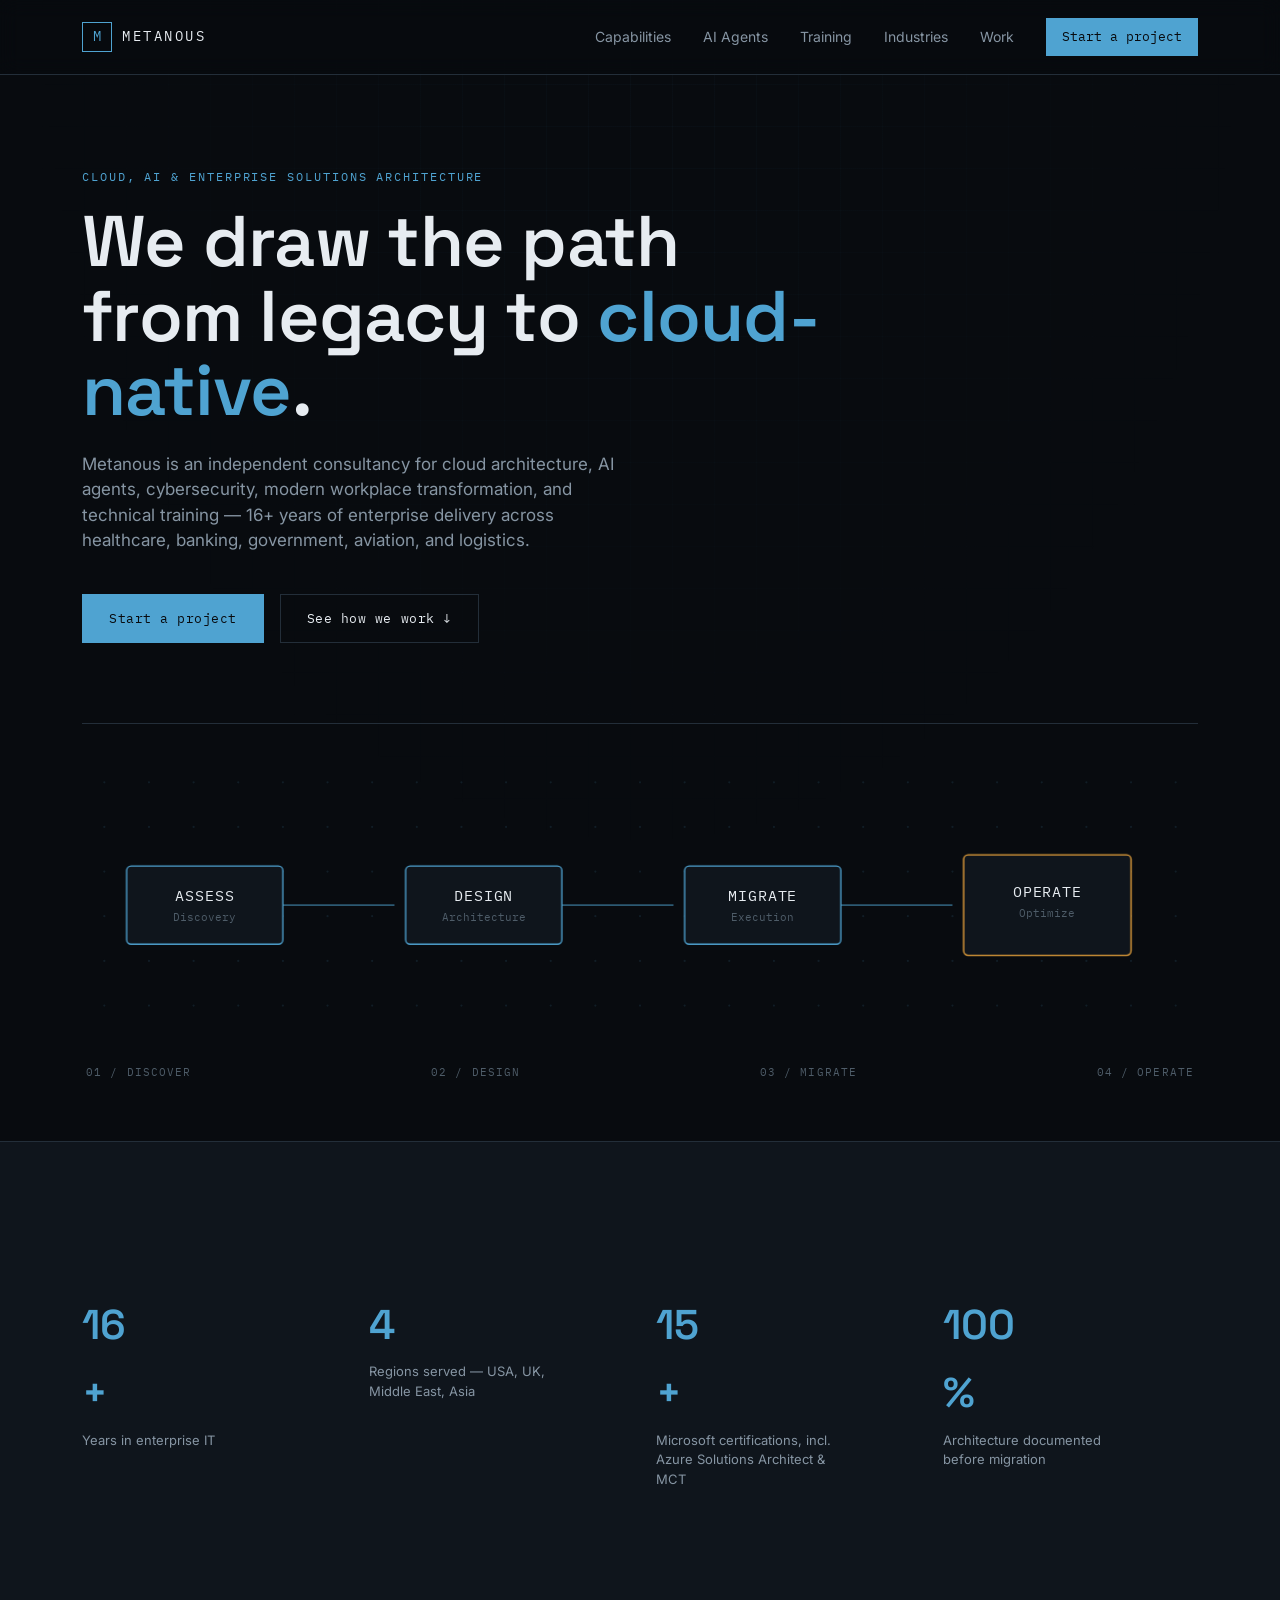
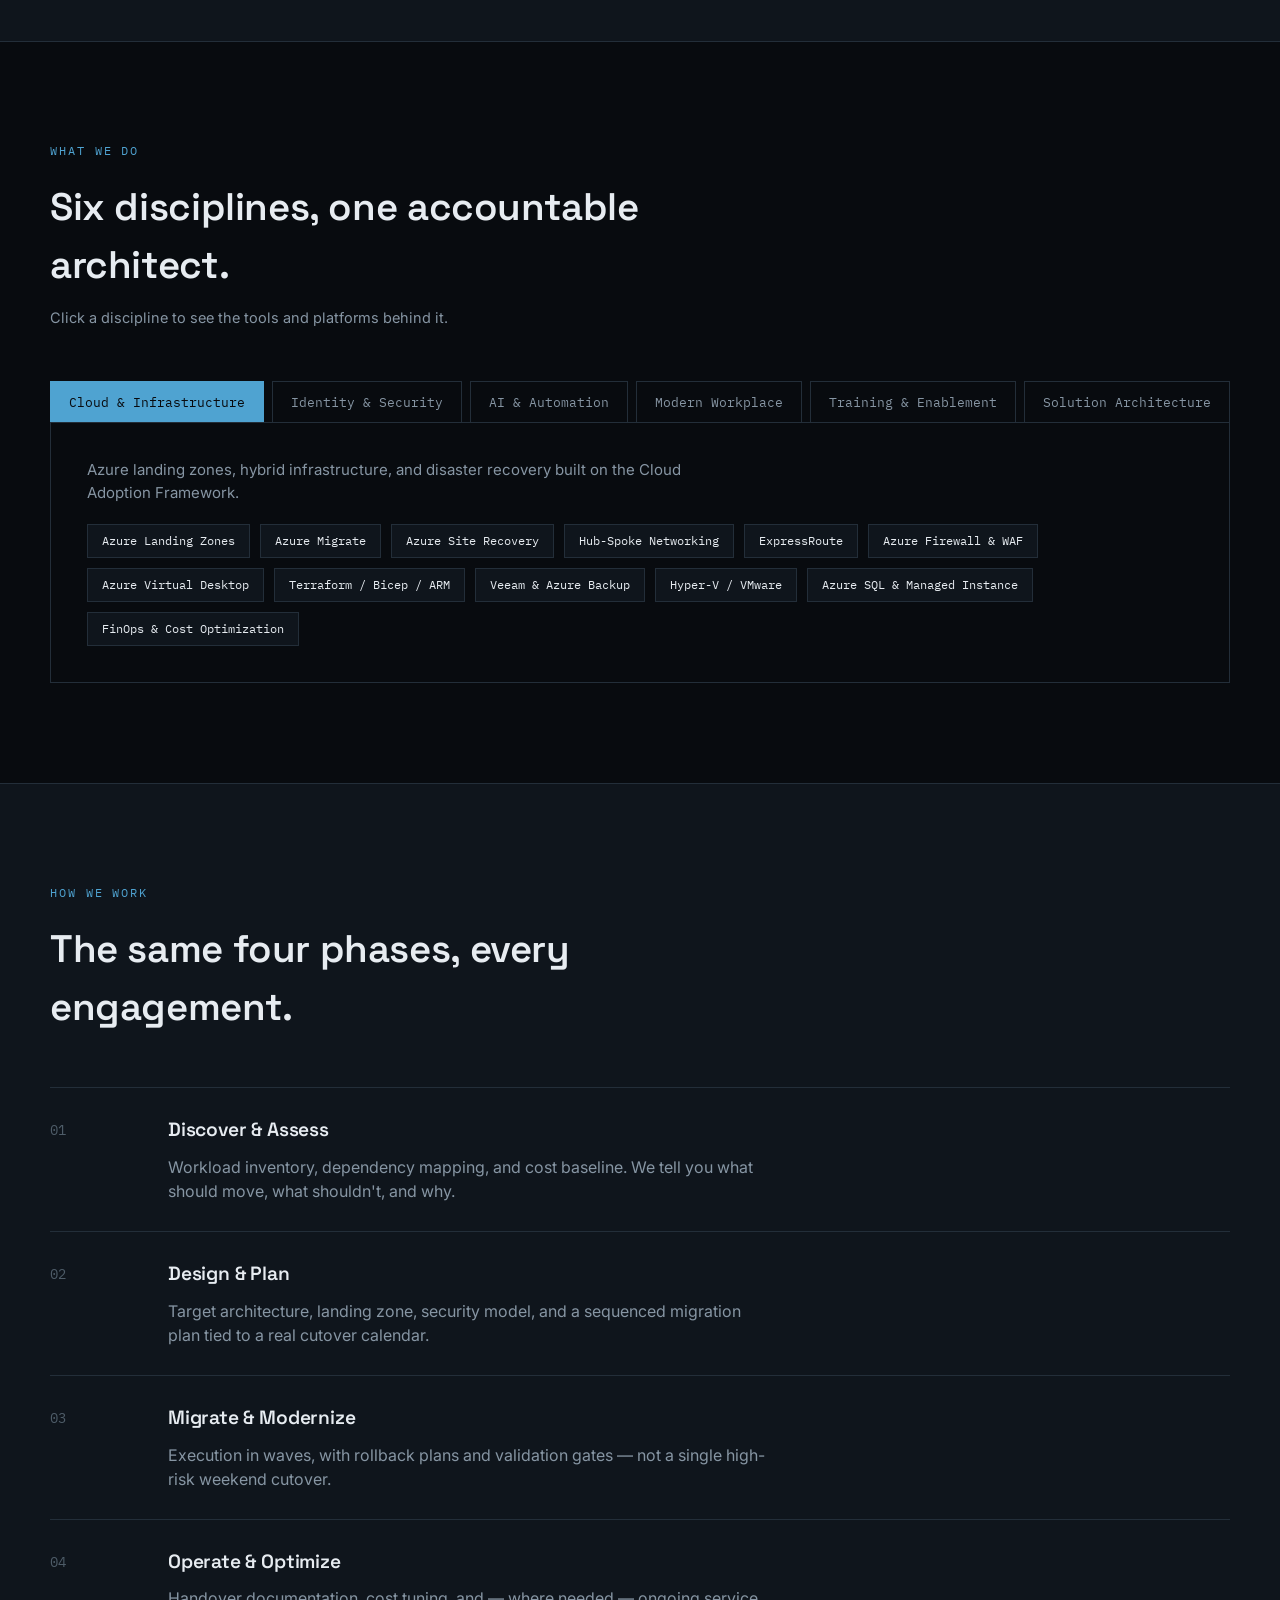
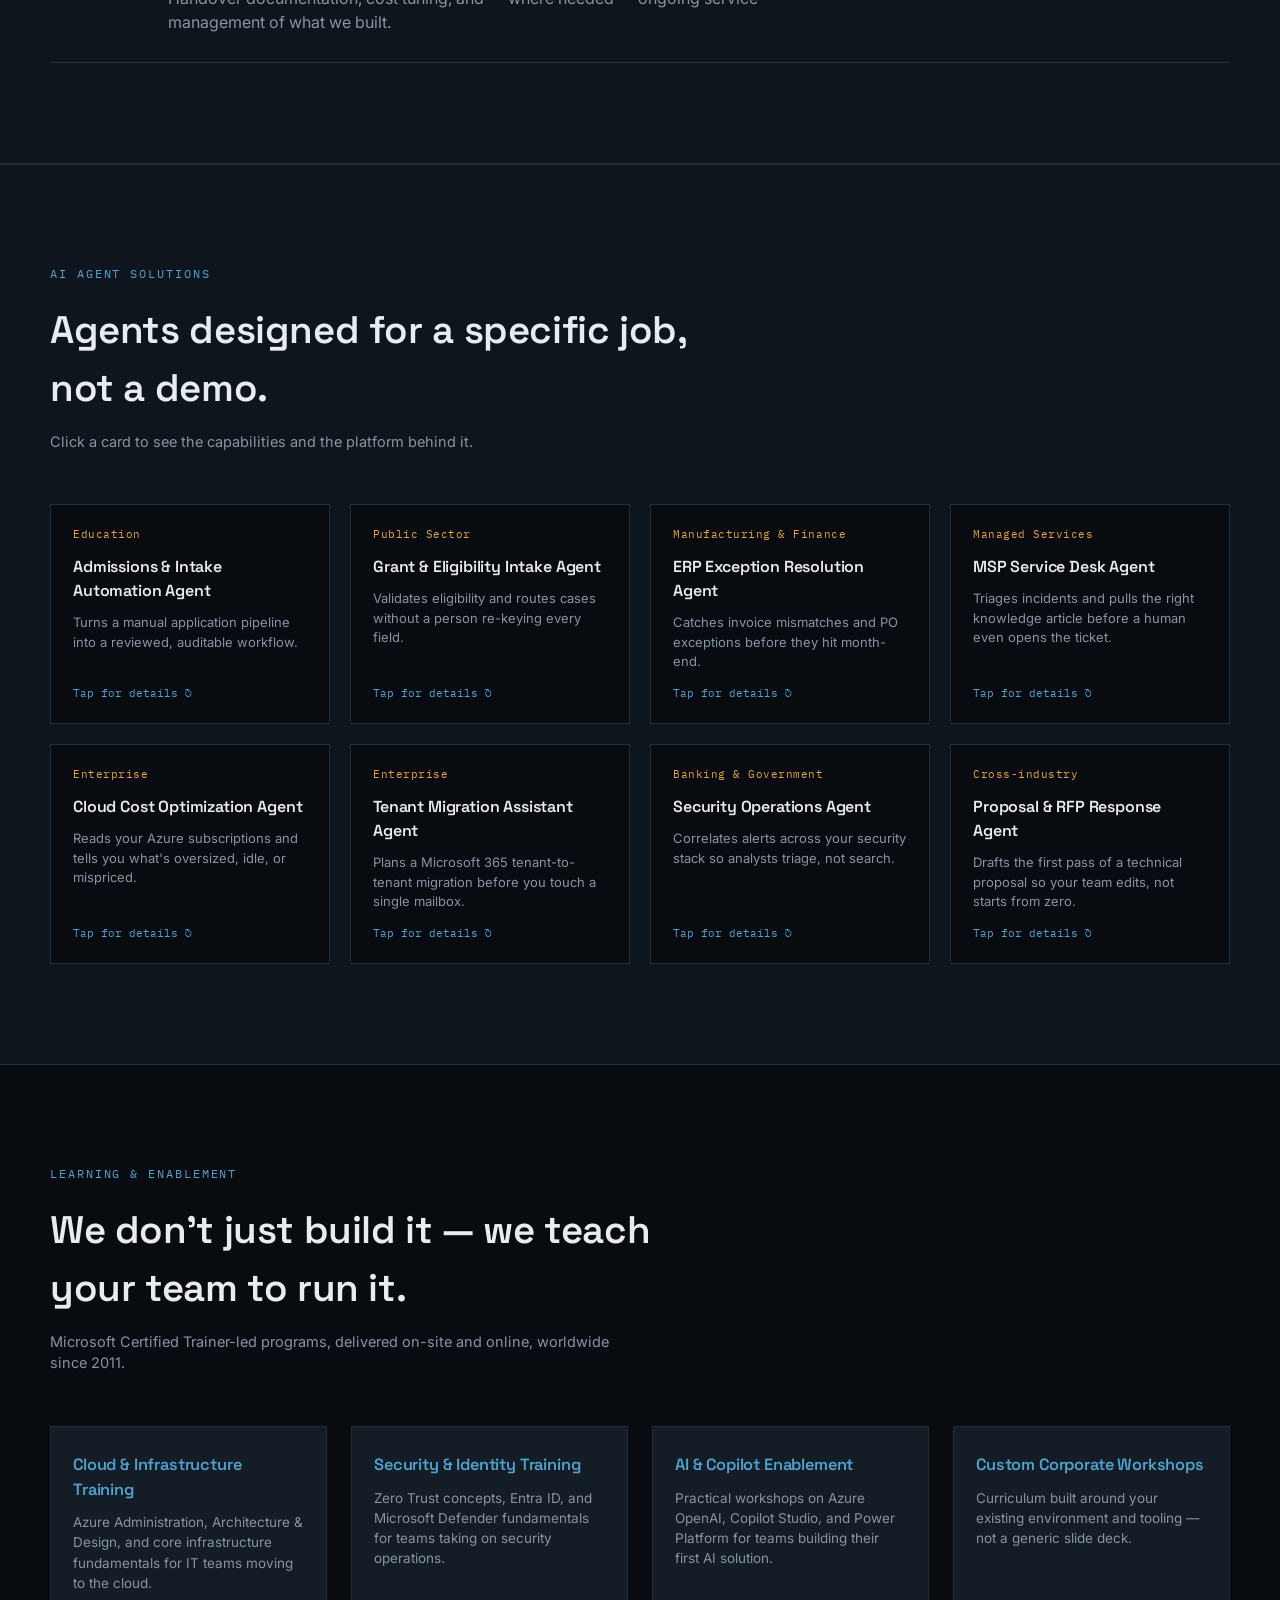
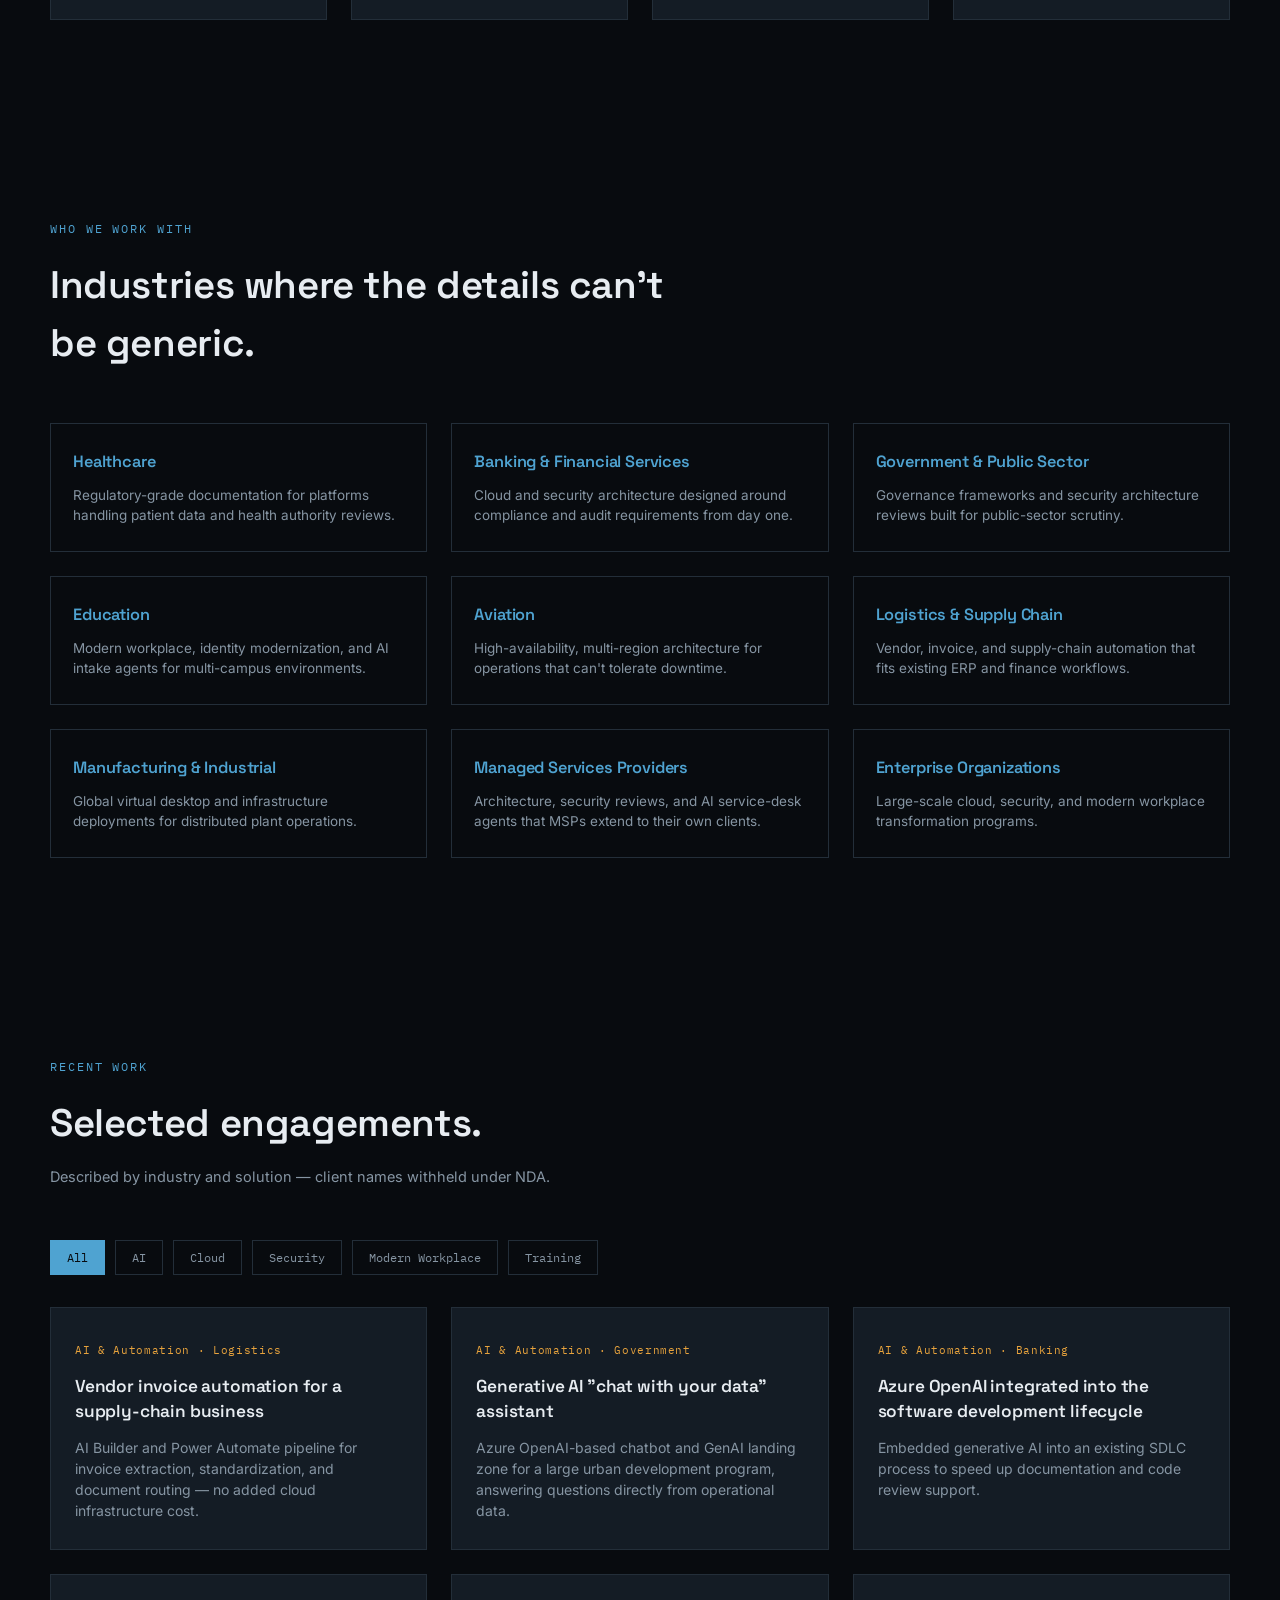
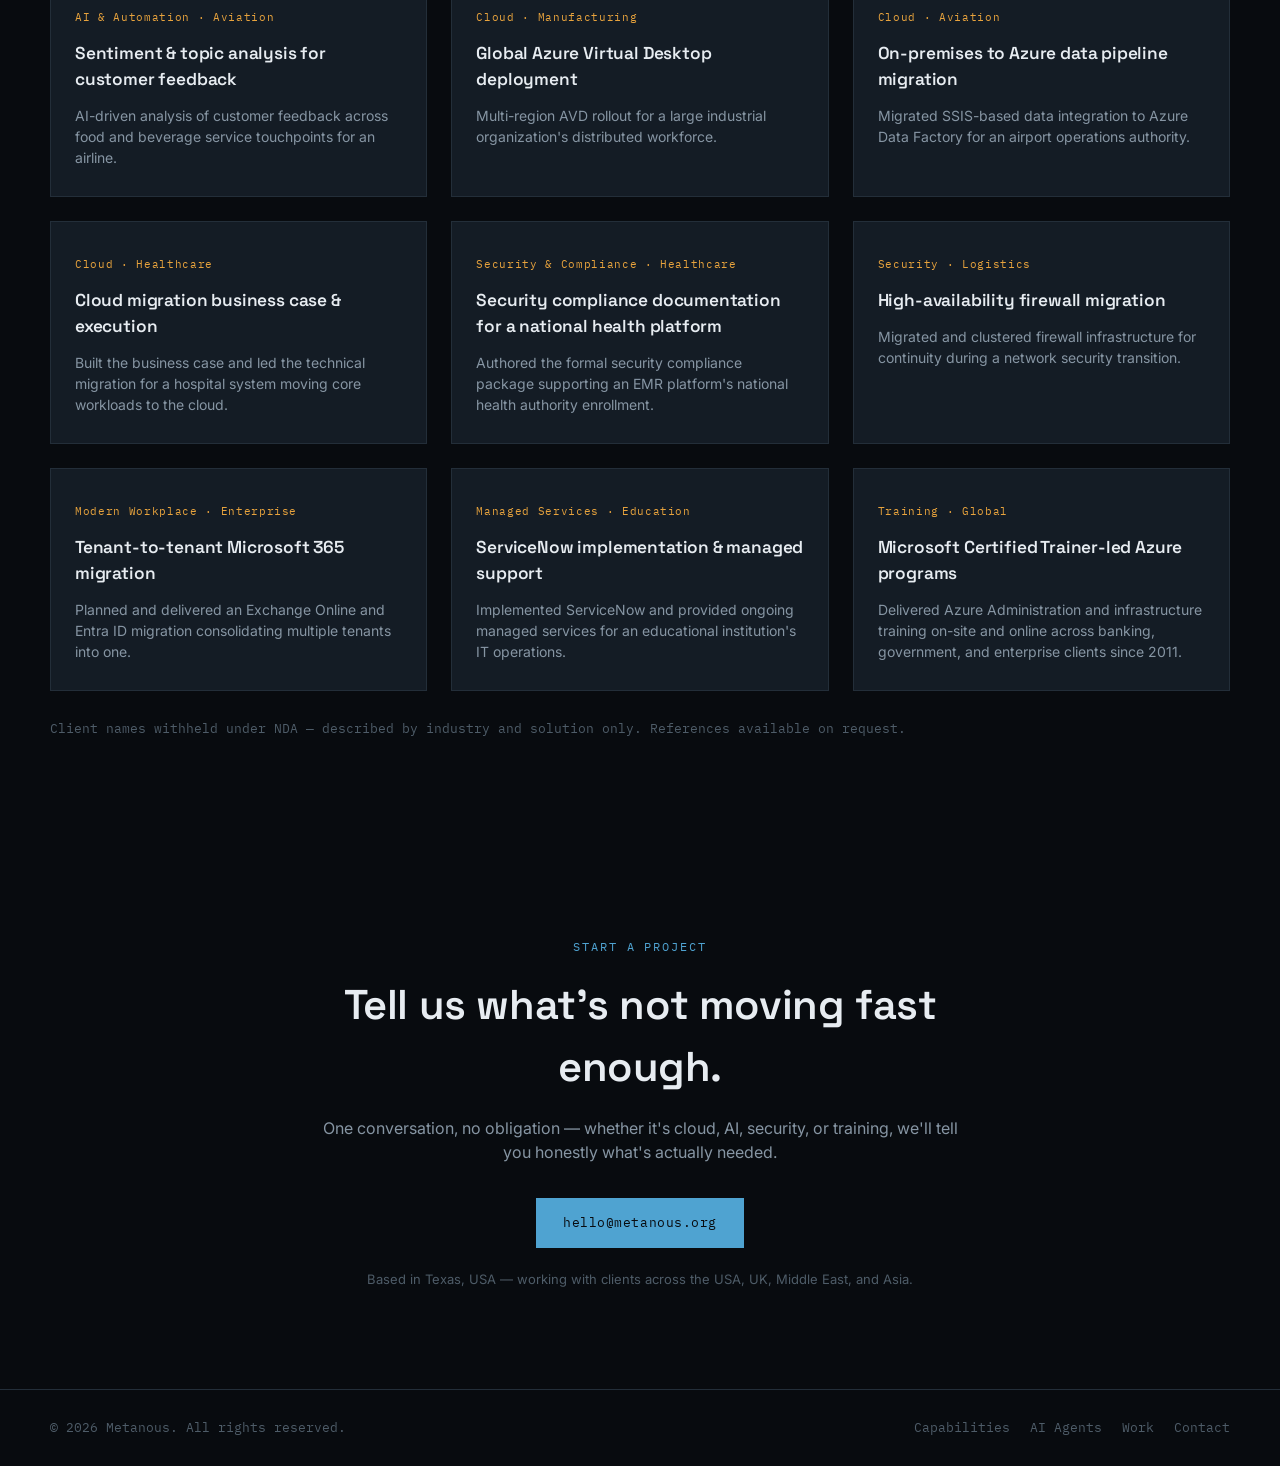
==== commit 1f58e87a: "Update regions served from 'Pakistan' to 'Asia'" ====
--- a/index.html
+++ b/index.html
@@ -101,7 +101,7 @@
       </div>
       <div class="stat">
         <span class="stat-num" data-count="4">0</span>
-        <span class="stat-label">Regions served — USA, UK, Middle East, Pakistan</span>
+        <span class="stat-label">Regions served — USA, UK, Middle East, Asia</span>
       </div>
       <div class="stat">
         <span class="stat-num" data-count="15">0</span><span class="stat-suffix">+</span>
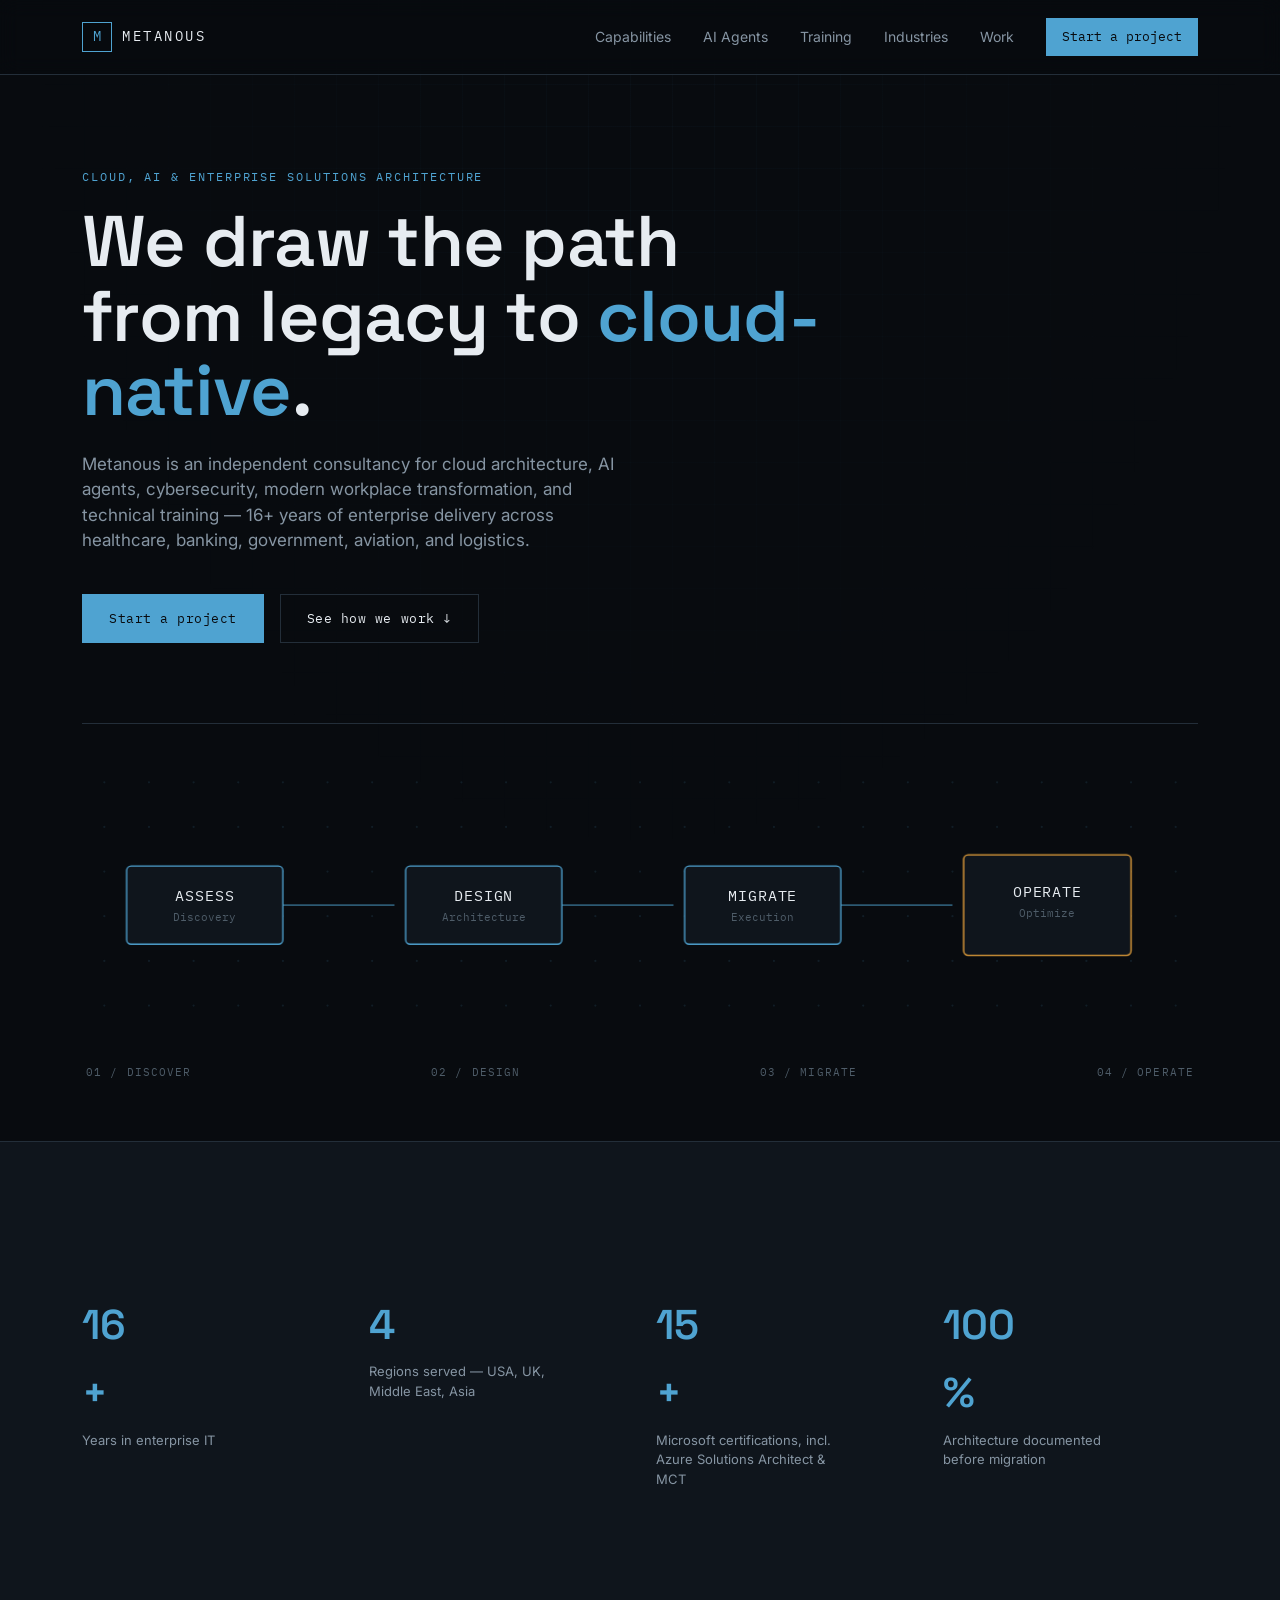
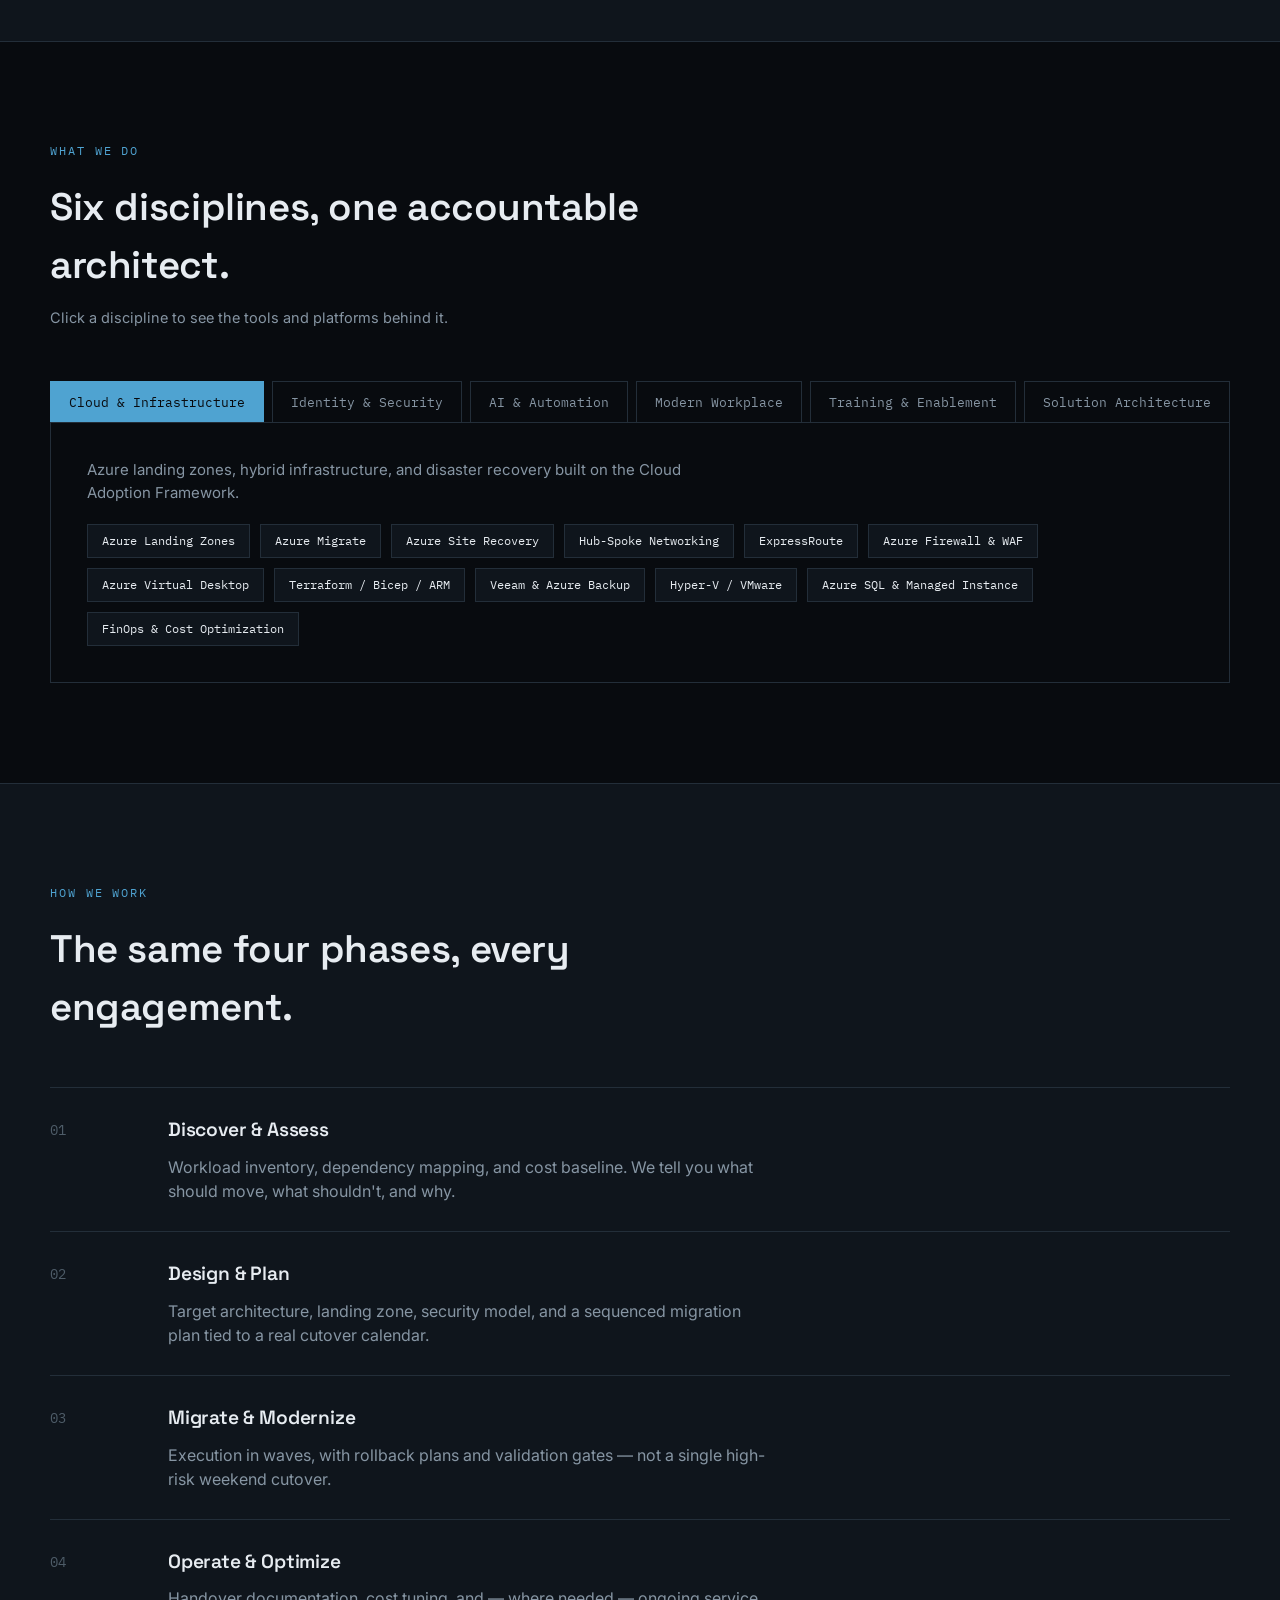
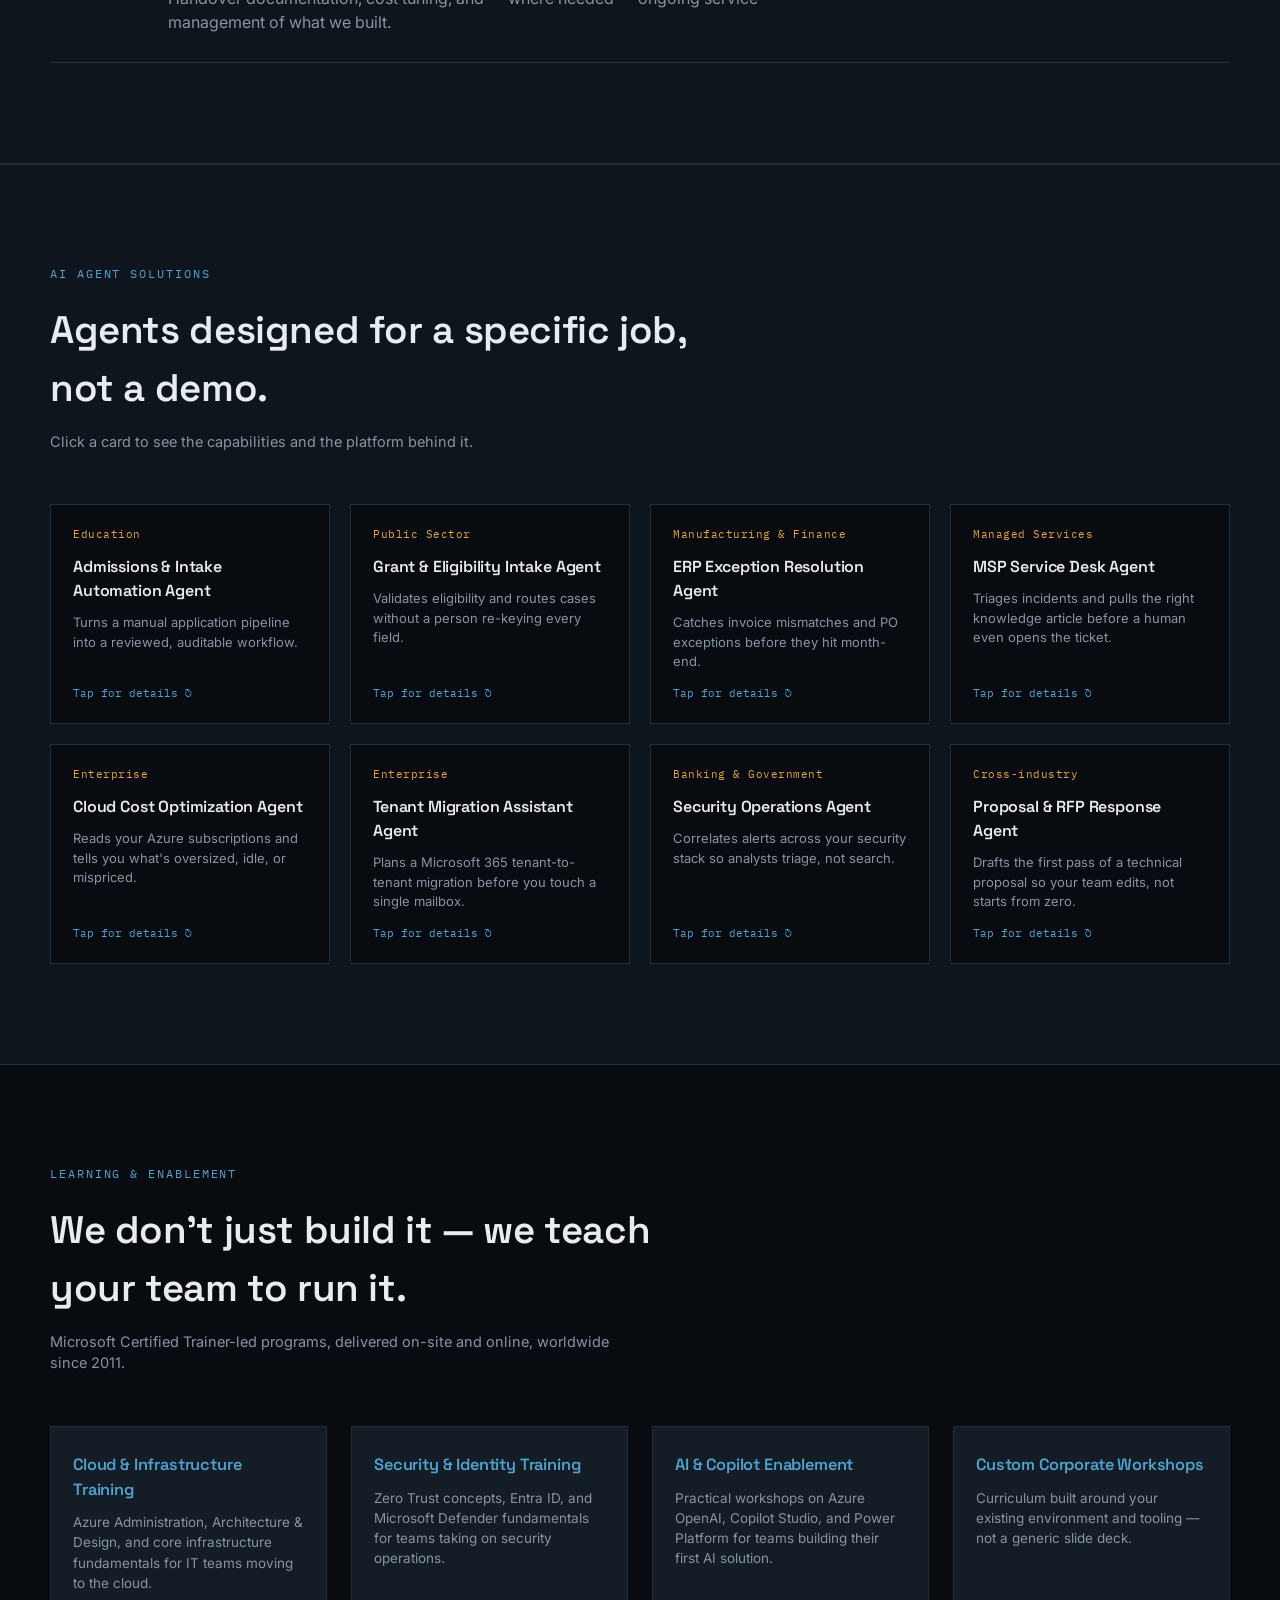
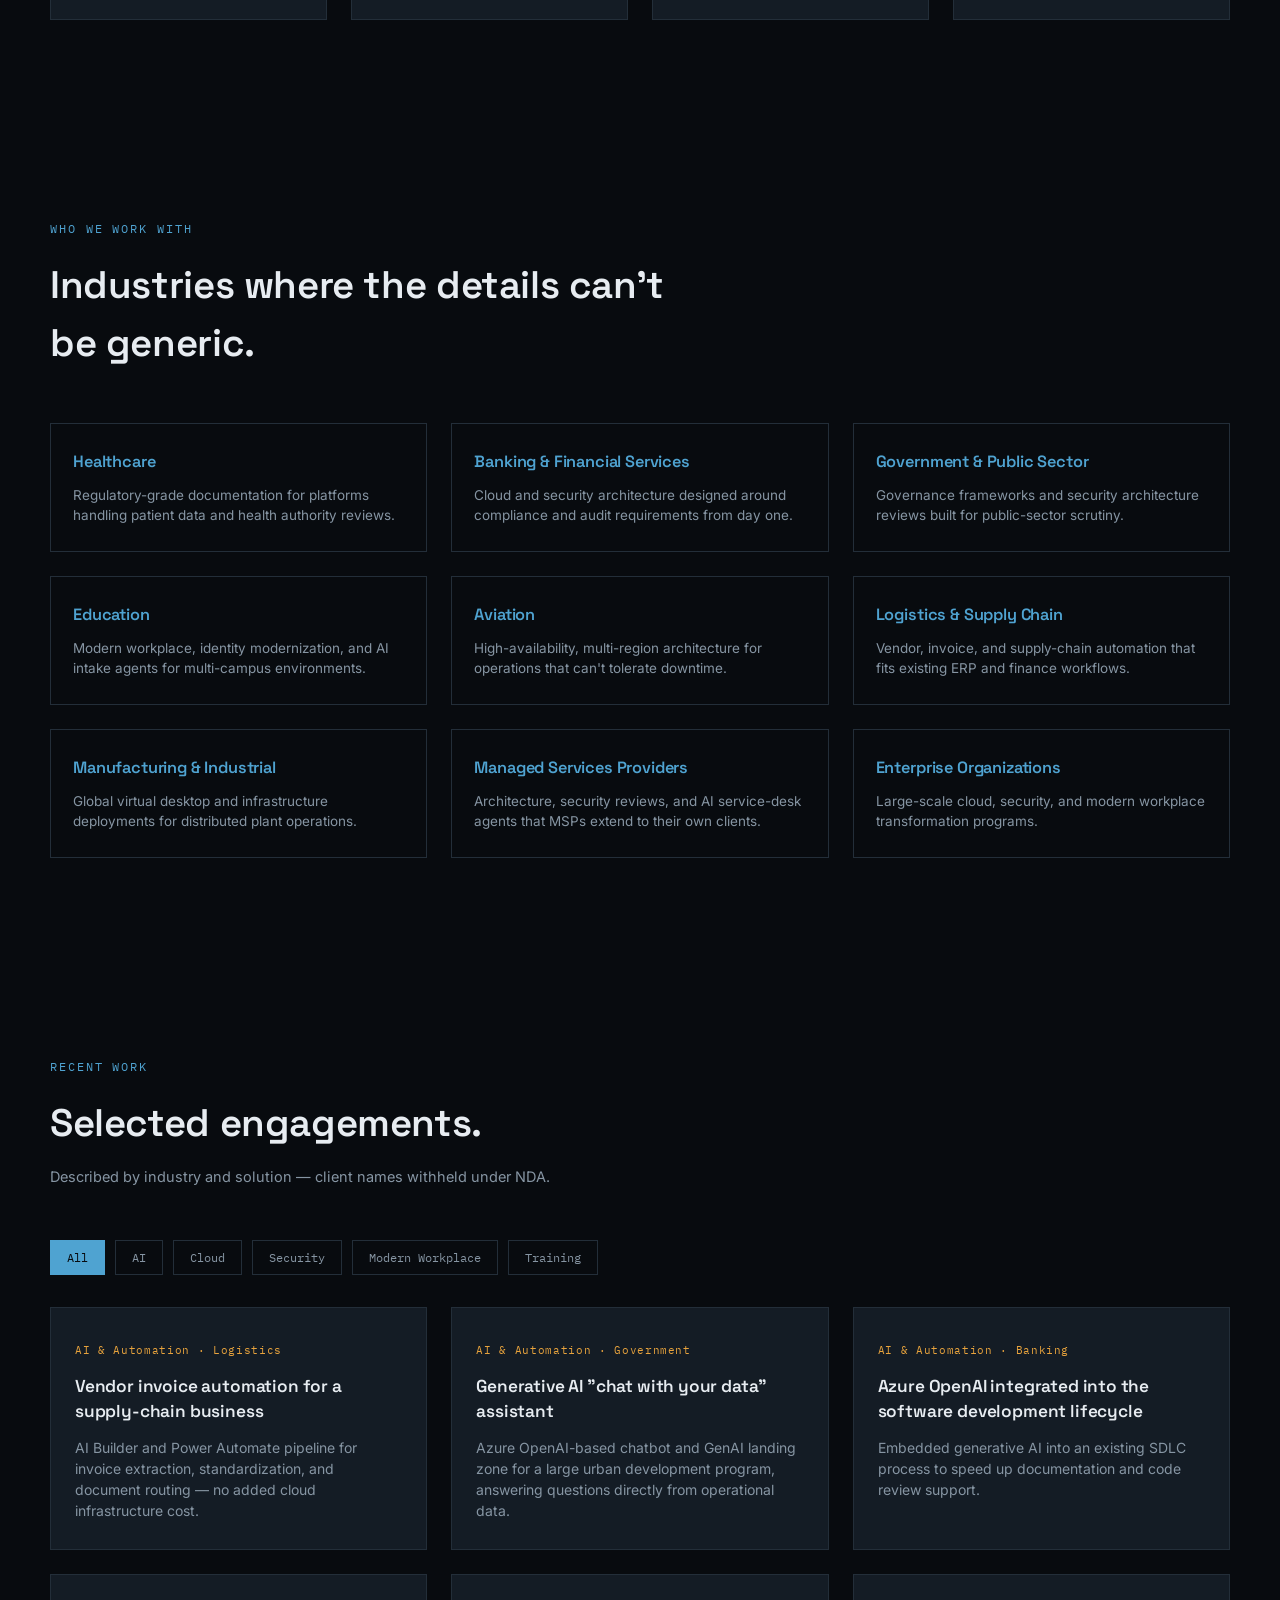
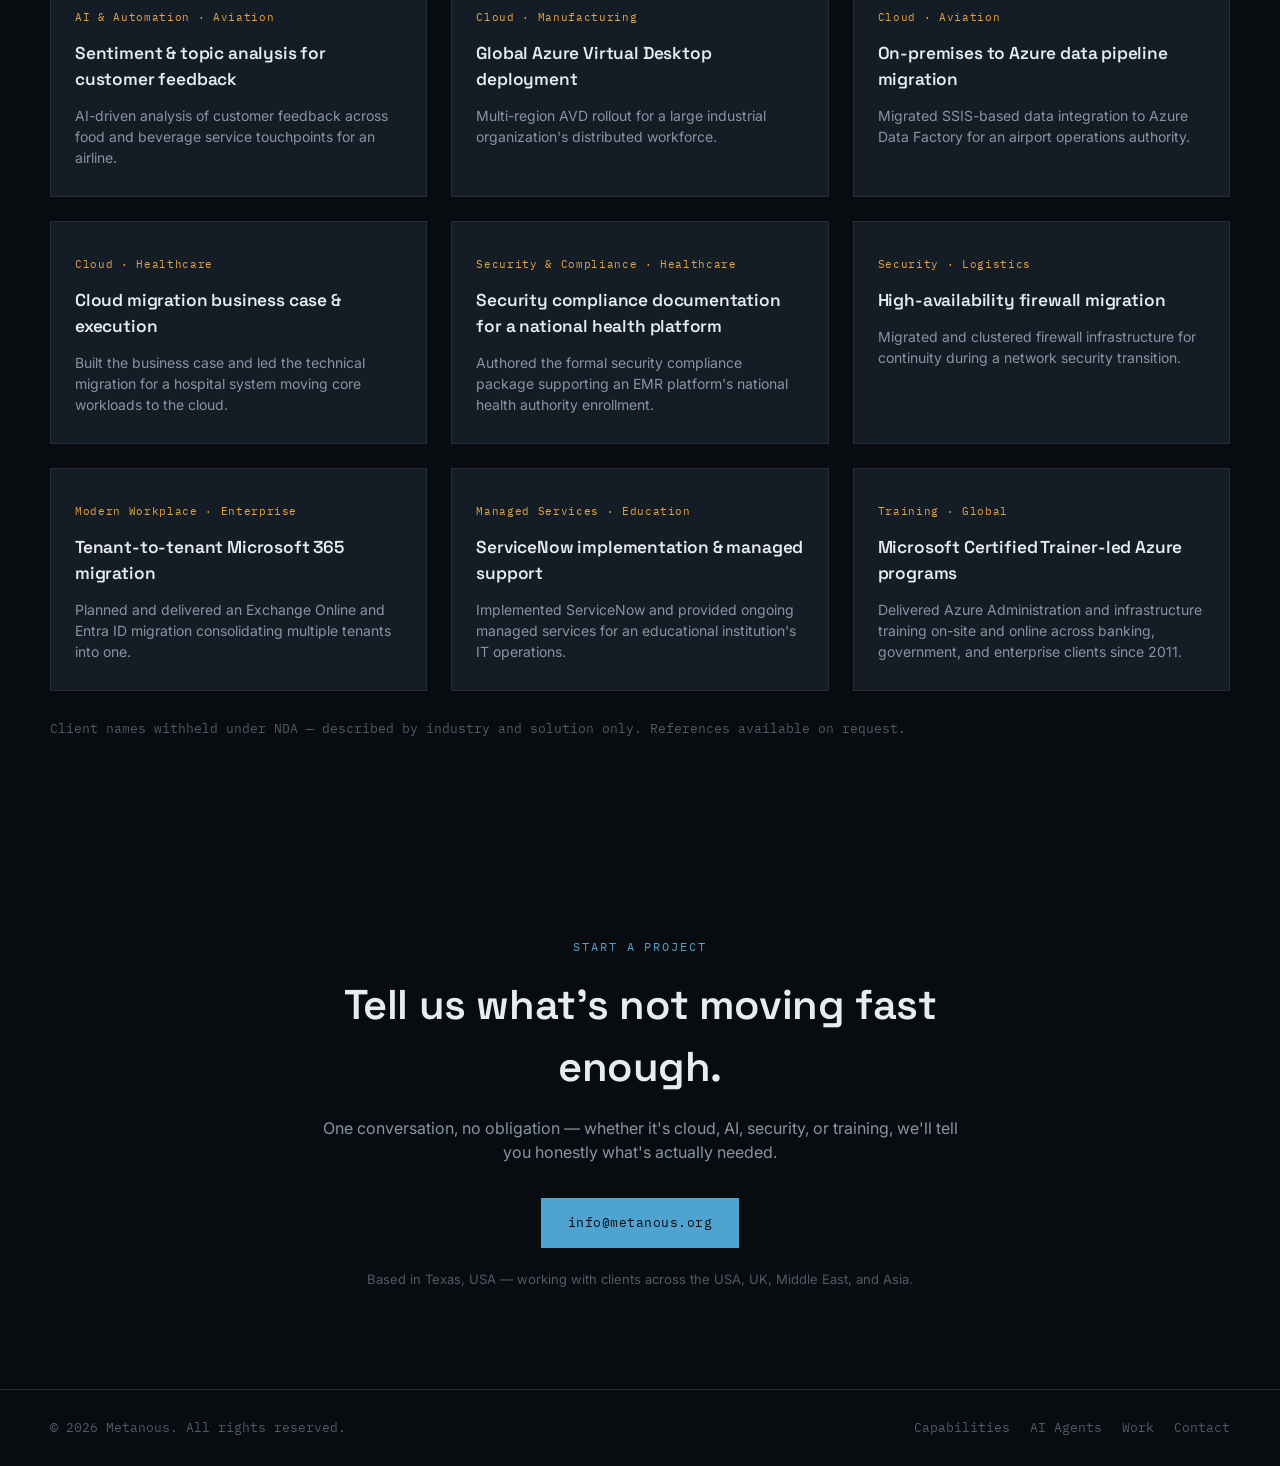
==== commit dac7f0b3: "Update contact email from hello to info" ====
--- a/index.html
+++ b/index.html
@@ -489,7 +489,7 @@
       <h2>Tell us what's not moving fast enough.</h2>
       <p class="contact-sub">One conversation, no obligation — whether it's cloud, AI, security, or training, we'll tell you honestly what's actually needed.</p>
       <div class="contact-actions">
-        <a href="mailto:hello@metanous.org" class="btn btn-primary">hello@metanous.org</a>
+        <a href="mailto:info@metanous.org" class="btn btn-primary">info@metanous.org</a>
       </div>
       <p class="contact-meta">Based in Texas, USA — working with clients across the USA, UK, Middle East, and Asia.</p>
     </div>
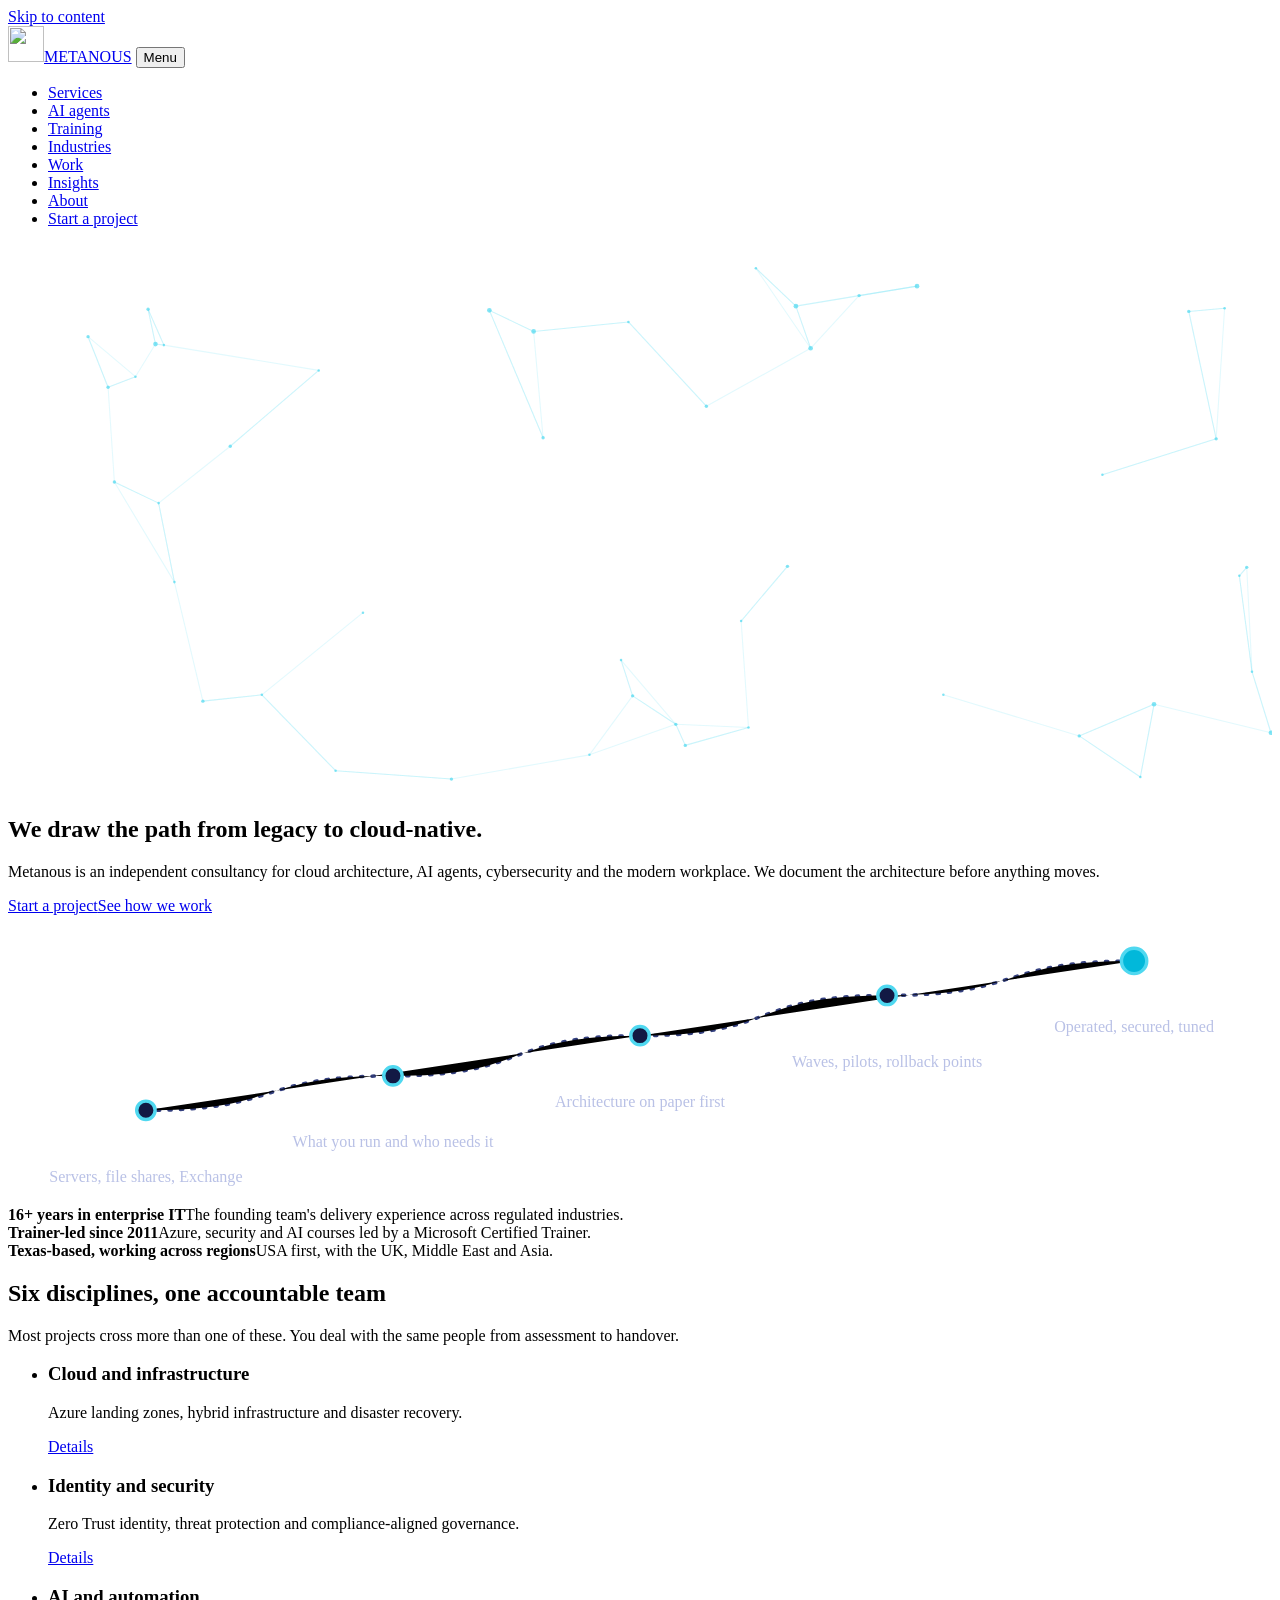
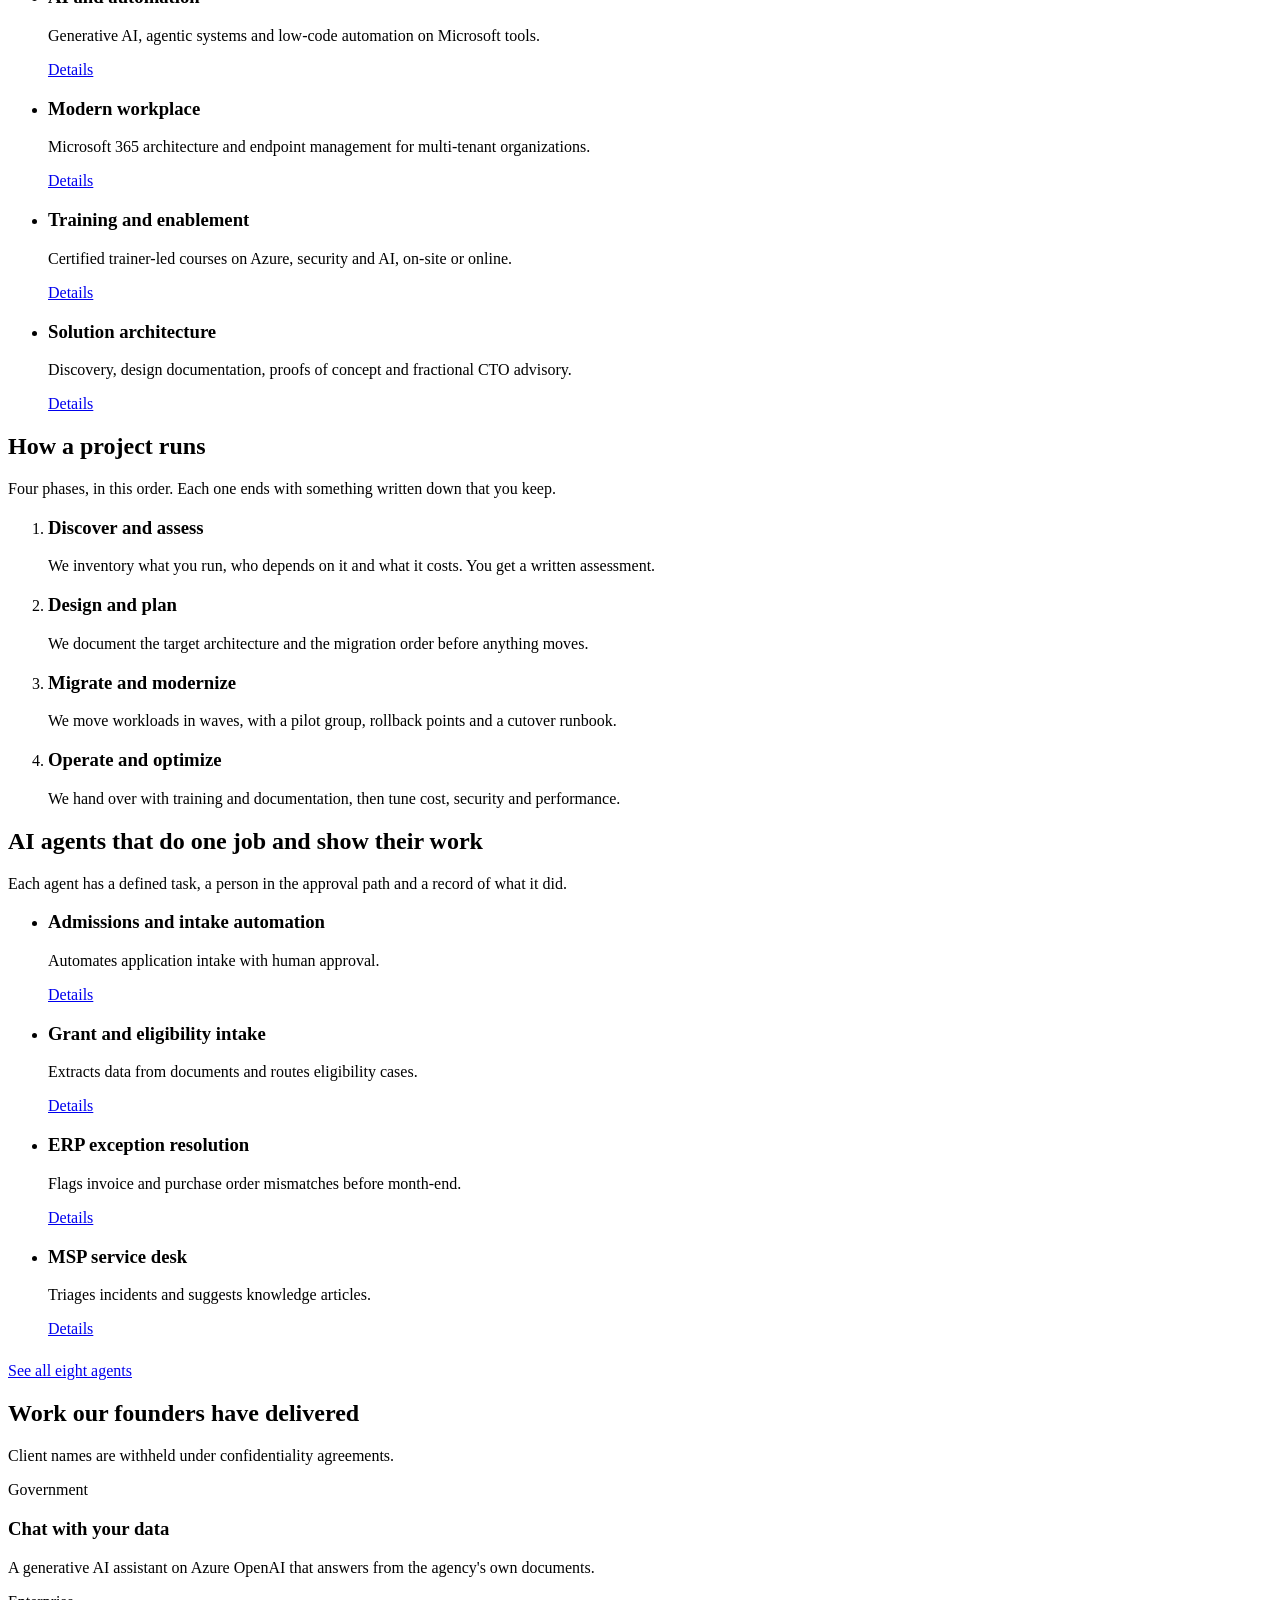
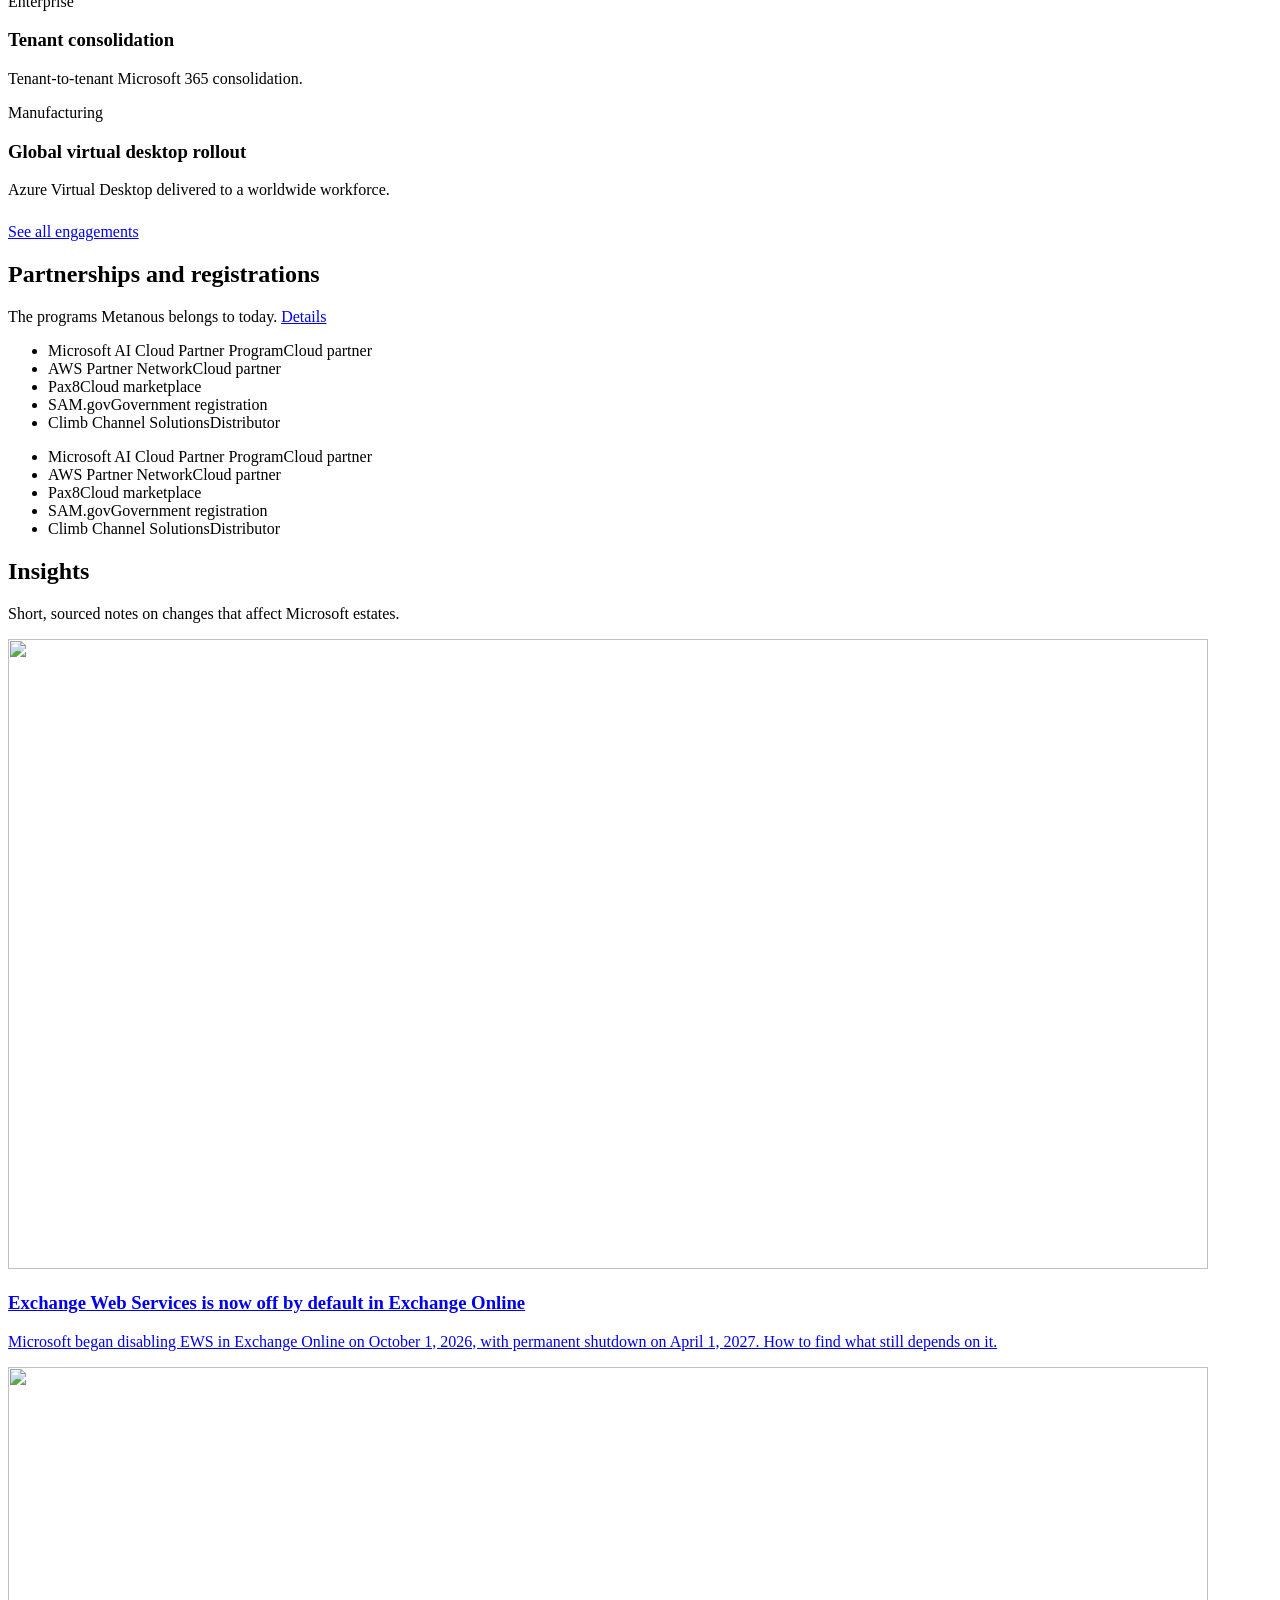
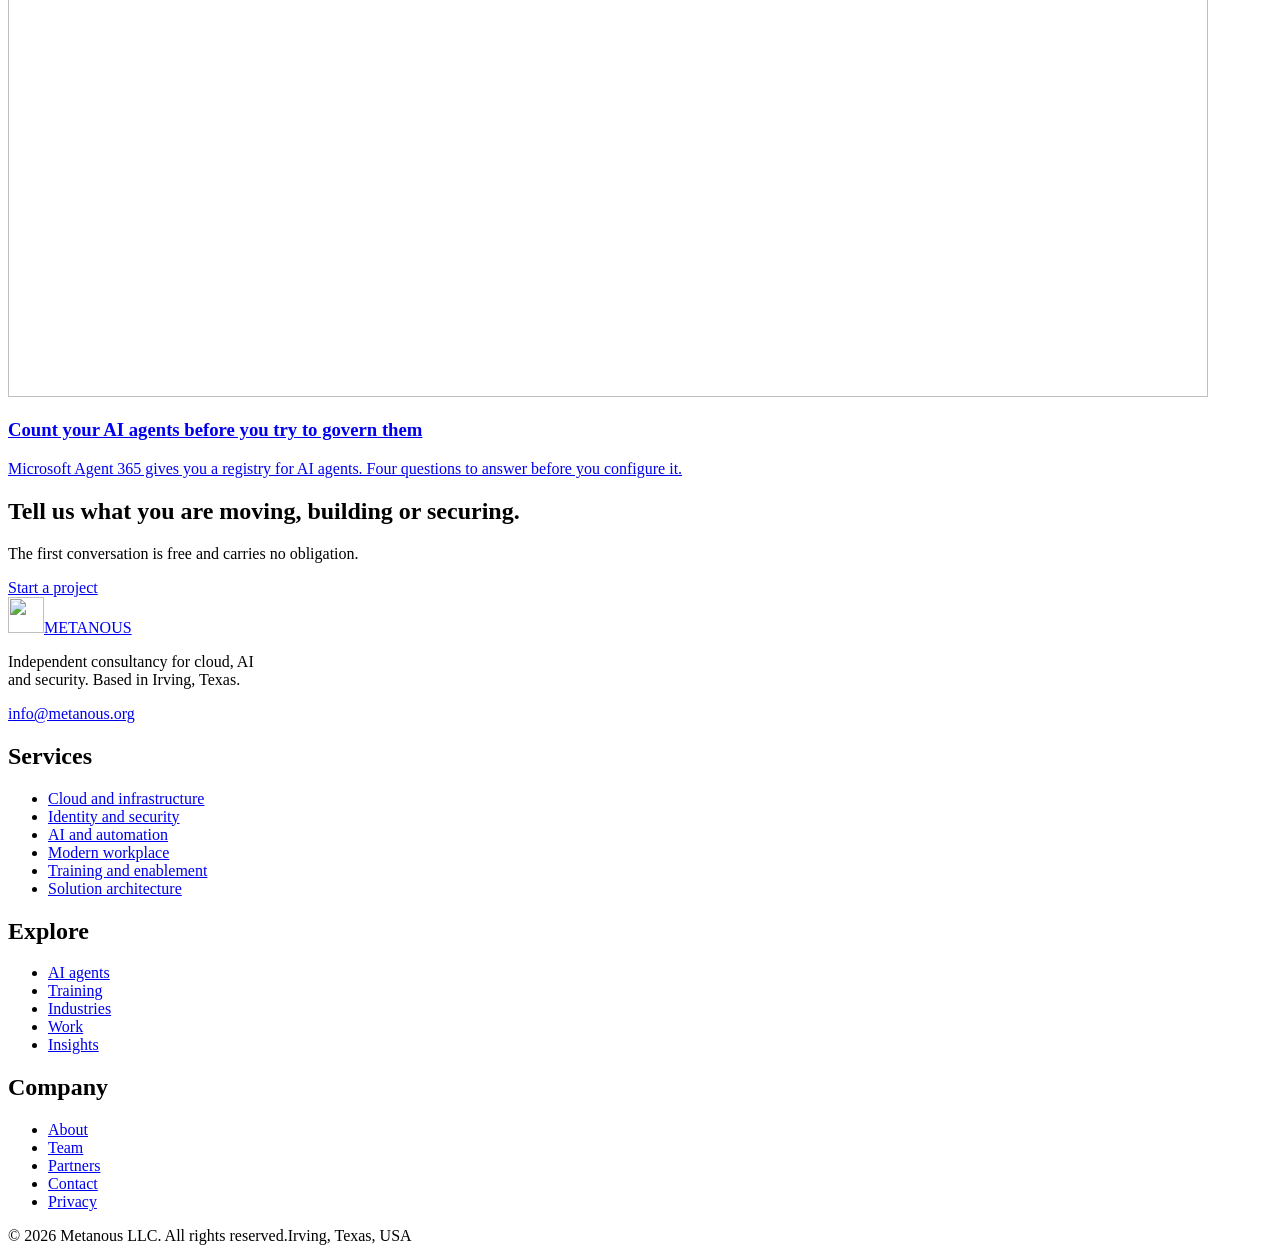
==== commit b8331077: "Add files via upload" ====
--- a/index.html
+++ b/index.html
@@ -1,514 +1,102 @@
 <!DOCTYPE html>
 <html lang="en">
 <head>
-<meta charset="UTF-8">
-<meta name="viewport" content="width=device-width, initial-scale=1.0">
-<title>Metanous — Cloud, AI &amp; Enterprise Solutions Architecture</title>
-<meta name="description" content="Metanous designs and delivers cloud architecture, AI agent solutions, cybersecurity, modern workplace transformation, and technical training for enterprises across healthcare, banking, government, aviation, and logistics.">
-<link rel="icon" href="data:,">
-<link rel="preconnect" href="https://fonts.googleapis.com">
-<link href="https://fonts.googleapis.com/css2?family=Space+Grotesk:wght@400;500;600;700&family=IBM+Plex+Mono:wght@400;500&family=Inter:wght@400;500;600&display=swap" rel="stylesheet">
-<link rel="stylesheet" href="css/style.css?v=2">
+<meta charset="utf-8">
+<meta name="viewport" content="width=device-width, initial-scale=1">
+<title>Metanous | Cloud, AI and security consultancy in Texas</title>
+<meta name="description" content="Metanous is an independent consultancy for Azure cloud migration, Microsoft 365, AI agents, identity and security, and Microsoft Certified Trainer-led training.">
+<meta name="robots" content="index,follow">
+<link rel="canonical" href="https://www.metanous.org/">
+<meta property="og:site_name" content="Metanous">
+<meta property="og:type" content="website">
+<meta property="og:title" content="Metanous | Cloud, AI and security consultancy in Texas">
+<meta property="og:description" content="Metanous is an independent consultancy for Azure cloud migration, Microsoft 365, AI agents, identity and security, and Microsoft Certified Trainer-led training.">
+<meta property="og:url" content="https://www.metanous.org/">
+<meta property="og:image" content="https://www.metanous.org/assets/img/og-default.png">
+<meta property="og:image:width" content="1200">
+<meta property="og:image:height" content="630">
+<meta name="twitter:card" content="summary_large_image">
+<meta name="theme-color" content="#121944">
+<link rel="icon" href="favicon.svg" type="image/svg+xml">
+<link rel="icon" href="favicon.ico" sizes="32x32">
+<link rel="apple-touch-icon" href="assets/img/apple-touch-icon.png">
+<link rel="manifest" href="site.webmanifest">
+<link rel="preload" href="assets/fonts/young-serif-latin-400-normal.woff2" as="font" type="font/woff2" crossorigin>
+<link rel="stylesheet" href="assets/css/site.css">
+<script type="application/ld+json">{"@context": "https://schema.org", "@graph": [{"@type": "ProfessionalService", "@id": "https://www.metanous.org/#org", "name": "Metanous", "legalName": "Metanous LLC", "url": "https://www.metanous.org/", "email": "info@metanous.org", "logo": "https://www.metanous.org/assets/img/logo-512.png", "image": "https://www.metanous.org/assets/img/og-default.png", "description": "Independent consultancy for cloud architecture, AI agents, cybersecurity, modern workplace and technical training.", "address": {"@type": "PostalAddress", "addressLocality": "Irving", "addressRegion": "TX", "addressCountry": "US"}, "areaServed": ["US", "GB", "Middle East", "Asia"], "knowsAbout": ["Microsoft Azure", "Microsoft 365", "Microsoft Entra ID", "Zero Trust security", "Azure OpenAI", "AI agents", "Power Platform", "Tenant-to-tenant migration", "Cloud migration", "Technical training"]}, {"@type": "WebSite", "@id": "https://www.metanous.org/#site", "url": "https://www.metanous.org/", "name": "Metanous", "publisher": {"@id": "https://www.metanous.org/#org"}}]}</script>
 </head>
 <body>
-
-<div class="grain"></div>
-
-<header class="nav" id="nav">
-  <div class="nav-inner">
-    <a href="#top" class="brand">
-      <span class="brand-mark">M</span>
-      <span class="brand-name">METANOUS</span>
-    </a>
-    <nav class="nav-links">
-      <a href="#capabilities">Capabilities</a>
-      <a href="#agents">AI Agents</a>
-      <a href="#training">Training</a>
-      <a href="#industries">Industries</a>
-      <a href="#work">Work</a>
-      <a href="#contact" class="nav-cta">Start a project</a>
-    </nav>
-    <button class="nav-toggle" id="navToggle" aria-label="Toggle menu" aria-expanded="false">
-      <span></span><span></span><span></span>
-    </button>
+<a class="skip" href="#main">Skip to content</a>
+<header class="site-head">
+  <div class="wrap">
+    <a class="brand" href="index.html" aria-label="Metanous home"><img src="assets/img/logo-mark.svg" alt="" width="36" height="36"><span>METANOUS</span></a>
+    <button class="nav-toggle" aria-controls="nav" aria-expanded="false">Menu</button>
+    <nav class="nav" id="nav" aria-label="Main"><ul><li><a href="services.html">Services</a></li><li><a href="ai-agents.html">AI agents</a></li><li><a href="training.html">Training</a></li><li><a href="industries.html">Industries</a></li><li><a href="work.html">Work</a></li><li><a href="insights.html">Insights</a></li><li><a href="about.html">About</a></li><li><a class="btn btn-primary" href="contact.html">Start a project</a></li></ul></nav>
   </div>
 </header>
+<main id="main">
 
-<main id="top">
-
-  <!-- HERO -->
-  <section class="hero">
-    <div class="hero-grid" aria-hidden="true"></div>
-    <div class="hero-inner">
-      <p class="eyebrow">Cloud, AI &amp; Enterprise Solutions Architecture</p>
-      <h1 class="hero-title">
-        We draw the path<br>
-        from legacy to <span class="ink">cloud-native</span>.
-      </h1>
-      <p class="hero-sub">
-        Metanous is an independent consultancy for cloud architecture, AI agents,
-        cybersecurity, modern workplace transformation, and technical training —
-        16+ years of enterprise delivery across healthcare, banking, government,
-        aviation, and logistics.
-      </p>
-      <div class="hero-actions">
-        <a href="#contact" class="btn btn-primary">Start a project</a>
-        <a href="#schematic" class="btn btn-ghost">See how we work ↓</a>
-      </div>
-    </div>
-
-    <!-- Signature element: self-drawing migration schematic -->
-    <div class="schematic-wrap" id="schematic">
-      <svg class="schematic" viewBox="0 0 1000 260" preserveAspectRatio="xMidYMid meet" aria-hidden="true">
-        <g class="schematic-dots"></g>
-        <path class="s-line" d="M110,130 L280,130" />
-        <path class="s-line" d="M360,130 L530,130" />
-        <path class="s-line" d="M610,130 L780,130" />
-        <path class="s-line" d="M860,130 L930,130" />
-        <g class="s-node">
-          <rect x="40" y="95" width="140" height="70" rx="4"/>
-          <text x="110" y="126" class="s-label">ASSESS</text>
-          <text x="110" y="144" class="s-sublabel">Discovery</text>
-        </g>
-        <g class="s-node">
-          <rect x="290" y="95" width="140" height="70" rx="4"/>
-          <text x="360" y="126" class="s-label">DESIGN</text>
-          <text x="360" y="144" class="s-sublabel">Architecture</text>
-        </g>
-        <g class="s-node">
-          <rect x="540" y="95" width="140" height="70" rx="4"/>
-          <text x="610" y="126" class="s-label">MIGRATE</text>
-          <text x="610" y="144" class="s-sublabel">Execution</text>
-        </g>
-        <g class="s-node s-node-cloud">
-          <rect x="790" y="85" width="150" height="90" rx="4"/>
-          <text x="865" y="123" class="s-label">OPERATE</text>
-          <text x="865" y="141" class="s-sublabel">Optimize</text>
-        </g>
-      </svg>
-      <div class="schematic-caption">
-        <span>01 / DISCOVER</span><span>02 / DESIGN</span><span>03 / MIGRATE</span><span>04 / OPERATE</span>
-      </div>
-    </div>
-  </section>
-
-  <!-- STATS -->
-  <section class="stats">
-    <div class="stats-inner">
-      <div class="stat">
-        <span class="stat-num" data-count="16">0</span><span class="stat-suffix">+</span>
-        <span class="stat-label">Years in enterprise IT</span>
-      </div>
-      <div class="stat">
-        <span class="stat-num" data-count="4">0</span>
-        <span class="stat-label">Regions served — USA, UK, Middle East, Asia</span>
-      </div>
-      <div class="stat">
-        <span class="stat-num" data-count="15">0</span><span class="stat-suffix">+</span>
-        <span class="stat-label">Microsoft certifications, incl. Azure Solutions Architect &amp; MCT</span>
-      </div>
-      <div class="stat">
-        <span class="stat-num" data-count="100">0</span><span class="stat-suffix">%</span>
-        <span class="stat-label">Architecture documented before migration</span>
-      </div>
-    </div>
-  </section>
-
-  <!-- CAPABILITY EXPLORER (interactive tabs) -->
-  <section class="services" id="capabilities">
-    <div class="section-head">
-      <p class="eyebrow">What we do</p>
-      <h2>Six disciplines, one accountable architect.</h2>
-      <p class="section-sub">Click a discipline to see the tools and platforms behind it.</p>
-    </div>
-
-    <div class="tabs" role="tablist">
-      <button class="tab-btn active" data-tab="cloud" role="tab" aria-selected="true">Cloud &amp; Infrastructure</button>
-      <button class="tab-btn" data-tab="security" role="tab" aria-selected="false">Identity &amp; Security</button>
-      <button class="tab-btn" data-tab="ai" role="tab" aria-selected="false">AI &amp; Automation</button>
-      <button class="tab-btn" data-tab="workplace" role="tab" aria-selected="false">Modern Workplace</button>
-      <button class="tab-btn" data-tab="training" role="tab" aria-selected="false">Training &amp; Enablement</button>
-      <button class="tab-btn" data-tab="consulting" role="tab" aria-selected="false">Solution Architecture</button>
-    </div>
-
-    <div class="tab-panels">
-      <div class="tab-panel active" data-panel="cloud">
-        <p class="panel-intro">Azure landing zones, hybrid infrastructure, and disaster recovery built on the Cloud Adoption Framework.</p>
-        <div class="chip-row">
-          <span class="chip">Azure Landing Zones</span><span class="chip">Azure Migrate</span><span class="chip">Azure Site Recovery</span>
-          <span class="chip">Hub-Spoke Networking</span><span class="chip">ExpressRoute</span><span class="chip">Azure Firewall &amp; WAF</span>
-          <span class="chip">Azure Virtual Desktop</span><span class="chip">Terraform / Bicep / ARM</span><span class="chip">Veeam &amp; Azure Backup</span>
-          <span class="chip">Hyper-V / VMware</span><span class="chip">Azure SQL &amp; Managed Instance</span><span class="chip">FinOps &amp; Cost Optimization</span>
-        </div>
-      </div>
-      <div class="tab-panel" data-panel="security">
-        <p class="panel-intro">Zero Trust identity, threat protection, and governance mapped to compliance requirements.</p>
-        <div class="chip-row">
-          <span class="chip">Entra ID / Azure AD</span><span class="chip">Zero Trust Architecture</span><span class="chip">Microsoft Defender Suite</span>
-          <span class="chip">Azure Sentinel</span><span class="chip">Microsoft Purview</span><span class="chip">Azure Key Vault</span>
-          <span class="chip">PKI &amp; Certificate Services</span><span class="chip">Conditional Access &amp; MFA</span><span class="chip">Information Protection</span>
-        </div>
-      </div>
-      <div class="tab-panel" data-panel="ai">
-        <p class="panel-intro">Generative AI, agentic systems, and low-code automation built on the Microsoft AI stack.</p>
-        <div class="chip-row">
-          <span class="chip">Azure OpenAI</span><span class="chip">Azure AI Foundry</span><span class="chip">Copilot Studio</span>
-          <span class="chip">Azure AI Search / RAG</span><span class="chip">Document Intelligence (OCR)</span><span class="chip">Power Apps</span>
-          <span class="chip">Power Automate</span><span class="chip">Power BI</span><span class="chip">Dataverse</span>
-          <span class="chip">Prompt Engineering</span><span class="chip">Sentiment &amp; Topic Analysis</span><span class="chip">AI Avatars &amp; Chatbots</span>
-        </div>
-      </div>
-      <div class="tab-panel" data-panel="workplace">
-        <p class="panel-intro">Microsoft 365 architecture and endpoint management for distributed, multi-tenant organizations.</p>
-        <div class="chip-row">
-          <span class="chip">Microsoft 365 Architecture</span><span class="chip">Exchange Online Migration</span><span class="chip">Tenant-to-Tenant Migration</span>
-          <span class="chip">Teams &amp; SharePoint</span><span class="chip">Microsoft Intune</span><span class="chip">Endpoint Manager / SCCM</span>
-          <span class="chip">OneDrive for Business</span><span class="chip">Microsoft Graph</span>
-        </div>
-      </div>
-      <div class="tab-panel" data-panel="training">
-        <p class="panel-intro">Microsoft Certified Trainer-led programs, delivered on-site and online, worldwide since 2011.</p>
-        <div class="chip-row">
-          <span class="chip">Azure Administration</span><span class="chip">Azure Architecture &amp; Design</span><span class="chip">Microsoft 365 Fundamentals</span>
-          <span class="chip">Identity &amp; Security</span><span class="chip">AI &amp; Copilot Enablement</span><span class="chip">Custom Corporate Workshops</span>
-          <span class="chip">ITIL Foundation</span>
-        </div>
-      </div>
-      <div class="tab-panel" data-panel="consulting">
-        <p class="panel-intro">Strategic guidance from discovery to delivery, and fractional architecture leadership.</p>
-        <div class="chip-row">
-          <span class="chip">Discovery Workshops</span><span class="chip">HLD / LLD Documentation</span><span class="chip">Proof of Concept Builds</span>
-          <span class="chip">RFP / RFQ Response Support</span><span class="chip">Technical Due Diligence</span><span class="chip">Fractional CTO Advisory</span>
-        </div>
-      </div>
-    </div>
-  </section>
-
-  <!-- APPROACH -->
-  <section class="approach" id="approach">
-    <div class="section-head">
-      <p class="eyebrow">How we work</p>
-      <h2>The same four phases, every engagement.</h2>
-    </div>
-    <div class="approach-list">
-      <div class="approach-row">
-        <span class="approach-num">01</span>
-        <div class="approach-body">
-          <h3>Discover &amp; Assess</h3>
-          <p>Workload inventory, dependency mapping, and cost baseline. We tell you what should move, what shouldn't, and why.</p>
-        </div>
-      </div>
-      <div class="approach-row">
-        <span class="approach-num">02</span>
-        <div class="approach-body">
-          <h3>Design &amp; Plan</h3>
-          <p>Target architecture, landing zone, security model, and a sequenced migration plan tied to a real cutover calendar.</p>
-        </div>
-      </div>
-      <div class="approach-row">
-        <span class="approach-num">03</span>
-        <div class="approach-body">
-          <h3>Migrate &amp; Modernize</h3>
-          <p>Execution in waves, with rollback plans and validation gates — not a single high-risk weekend cutover.</p>
-        </div>
-      </div>
-      <div class="approach-row">
-        <span class="approach-num">04</span>
-        <div class="approach-body">
-          <h3>Operate &amp; Optimize</h3>
-          <p>Handover documentation, cost tuning, and — where needed — ongoing service management of what we built.</p>
-        </div>
-      </div>
-    </div>
-  </section>
-
-  <!-- AI AGENT SOLUTIONS (flip cards) -->
-  <section class="agents" id="agents">
-    <div class="section-head">
-      <p class="eyebrow">AI agent solutions</p>
-      <h2>Agents designed for a specific job, not a demo.</h2>
-      <p class="section-sub">Click a card to see the capabilities and the platform behind it.</p>
-    </div>
-    <div class="agent-grid">
-
-      <div class="agent-card" tabindex="0">
-        <div class="agent-face">
-          <span class="agent-tag">Education</span>
-          <h3>Admissions &amp; Intake Automation Agent</h3>
-          <p>Turns a manual application pipeline into a reviewed, auditable workflow.</p>
-          <span class="agent-flip-hint">Tap for details ↻</span>
-        </div>
-        <div class="agent-back">
-          <h4>Capabilities</h4>
-          <ul><li>Application &amp; document verification</li><li>AI-generated applicant summaries</li><li>Human approval workflow</li></ul>
-          <h4>Built on</h4>
-          <p>Copilot Studio · Power Platform · Azure AI Foundry · Dataverse</p>
-        </div>
-      </div>
-
-      <div class="agent-card" tabindex="0">
-        <div class="agent-face">
-          <span class="agent-tag">Public Sector</span>
-          <h3>Grant &amp; Eligibility Intake Agent</h3>
-          <p>Validates eligibility and routes cases without a person re-keying every field.</p>
-          <span class="agent-flip-hint">Tap for details ↻</span>
-        </div>
-        <div class="agent-back">
-          <h4>Capabilities</h4>
-          <ul><li>OCR-based data extraction</li><li>Policy &amp; eligibility validation</li><li>Case routing and approval workflow</li></ul>
-          <h4>Built on</h4>
-          <p>AI Builder · Document Intelligence · Power Automate · Copilot Studio</p>
-        </div>
-      </div>
-
-      <div class="agent-card" tabindex="0">
-        <div class="agent-face">
-          <span class="agent-tag">Manufacturing &amp; Finance</span>
-          <h3>ERP Exception Resolution Agent</h3>
-          <p>Catches invoice mismatches and PO exceptions before they hit month-end.</p>
-          <span class="agent-flip-hint">Tap for details ↻</span>
-        </div>
-        <div class="agent-back">
-          <h4>Capabilities</h4>
-          <ul><li>Invoice &amp; PO matching</li><li>Finance reconciliation</li><li>Inventory exception analysis</li></ul>
-          <h4>Built on</h4>
-          <p>Dynamics 365 Business Central · Azure AI · Copilot Studio</p>
-        </div>
-      </div>
-
-      <div class="agent-card" tabindex="0">
-        <div class="agent-face">
-          <span class="agent-tag">Managed Services</span>
-          <h3>MSP Service Desk Agent</h3>
-          <p>Triages incidents and pulls the right knowledge article before a human even opens the ticket.</p>
-          <span class="agent-flip-hint">Tap for details ↻</span>
-        </div>
-        <div class="agent-back">
-          <h4>Capabilities</h4>
-          <ul><li>Incident triage &amp; classification</li><li>Automated ticket routing</li><li>Knowledge base retrieval</li></ul>
-          <h4>Built on</h4>
-          <p>Copilot Studio · Azure AI Search · Power Automate</p>
-        </div>
-      </div>
-
-      <div class="agent-card" tabindex="0">
-        <div class="agent-face">
-          <span class="agent-tag">Enterprise</span>
-          <h3>Cloud Cost Optimization Agent</h3>
-          <p>Reads your Azure subscriptions and tells you what's oversized, idle, or mispriced.</p>
-          <span class="agent-flip-hint">Tap for details ↻</span>
-        </div>
-        <div class="agent-back">
-          <h4>Capabilities</h4>
-          <ul><li>Subscription &amp; spend analysis</li><li>Rightsizing recommendations</li><li>FinOps reporting</li></ul>
-          <h4>Built on</h4>
-          <p>Azure AI · Azure Monitor · Power BI</p>
-        </div>
-      </div>
-
-      <div class="agent-card" tabindex="0">
-        <div class="agent-face">
-          <span class="agent-tag">Enterprise</span>
-          <h3>Tenant Migration Assistant Agent</h3>
-          <p>Plans a Microsoft 365 tenant-to-tenant migration before you touch a single mailbox.</p>
-          <span class="agent-flip-hint">Tap for details ↻</span>
-        </div>
-        <div class="agent-back">
-          <h4>Capabilities</h4>
-          <ul><li>Mailbox &amp; identity mapping</li><li>Migration sequencing</li><li>Risk &amp; rollback planning</li></ul>
-          <h4>Built on</h4>
-          <p>Microsoft Graph · Entra ID · Azure OpenAI</p>
-        </div>
-      </div>
-
-      <div class="agent-card" tabindex="0">
-        <div class="agent-face">
-          <span class="agent-tag">Banking &amp; Government</span>
-          <h3>Security Operations Agent</h3>
-          <p>Correlates alerts across your security stack so analysts triage, not search.</p>
-          <span class="agent-flip-hint">Tap for details ↻</span>
-        </div>
-        <div class="agent-back">
-          <h4>Capabilities</h4>
-          <ul><li>Alert correlation &amp; prioritization</li><li>Incident summarization</li><li>Response playbook suggestions</li></ul>
-          <h4>Built on</h4>
-          <p>Microsoft Defender · Azure Sentinel · Copilot Studio</p>
-        </div>
-      </div>
-
-      <div class="agent-card" tabindex="0">
-        <div class="agent-face">
-          <span class="agent-tag">Cross-industry</span>
-          <h3>Proposal &amp; RFP Response Agent</h3>
-          <p>Drafts the first pass of a technical proposal so your team edits, not starts from zero.</p>
-          <span class="agent-flip-hint">Tap for details ↻</span>
-        </div>
-        <div class="agent-back">
-          <h4>Capabilities</h4>
-          <ul><li>Requirement-to-response mapping</li><li>Draft technical narratives</li><li>Compliance checklist generation</li></ul>
-          <h4>Built on</h4>
-          <p>Azure OpenAI · SharePoint · Microsoft 365</p>
-        </div>
-      </div>
-
-    </div>
-  </section>
-
-  <!-- TRAINING -->
-  <section class="training" id="training">
-    <div class="section-head">
-      <p class="eyebrow">Learning &amp; enablement</p>
-      <h2>We don't just build it — we teach your team to run it.</h2>
-      <p class="section-sub">Microsoft Certified Trainer-led programs, delivered on-site and online, worldwide since 2011.</p>
-    </div>
-    <div class="training-grid">
-      <div class="training-card">
-        <h3>Cloud &amp; Infrastructure Training</h3>
-        <p>Azure Administration, Architecture &amp; Design, and core infrastructure fundamentals for IT teams moving to the cloud.</p>
-      </div>
-      <div class="training-card">
-        <h3>Security &amp; Identity Training</h3>
-        <p>Zero Trust concepts, Entra ID, and Microsoft Defender fundamentals for teams taking on security operations.</p>
-      </div>
-      <div class="training-card">
-        <h3>AI &amp; Copilot Enablement</h3>
-        <p>Practical workshops on Azure OpenAI, Copilot Studio, and Power Platform for teams building their first AI solution.</p>
-      </div>
-      <div class="training-card">
-        <h3>Custom Corporate Workshops</h3>
-        <p>Curriculum built around your existing environment and tooling — not a generic slide deck.</p>
-      </div>
-    </div>
-  </section>
-
-  <!-- INDUSTRIES -->
-  <section class="industries" id="industries">
-    <div class="section-head">
-      <p class="eyebrow">Who we work with</p>
-      <h2>Industries where the details can't be generic.</h2>
-    </div>
-    <div class="industry-grid">
-      <div class="industry-card"><h3>Healthcare</h3><p>Regulatory-grade documentation for platforms handling patient data and health authority reviews.</p></div>
-      <div class="industry-card"><h3>Banking &amp; Financial Services</h3><p>Cloud and security architecture designed around compliance and audit requirements from day one.</p></div>
-      <div class="industry-card"><h3>Government &amp; Public Sector</h3><p>Governance frameworks and security architecture reviews built for public-sector scrutiny.</p></div>
-      <div class="industry-card"><h3>Education</h3><p>Modern workplace, identity modernization, and AI intake agents for multi-campus environments.</p></div>
-      <div class="industry-card"><h3>Aviation</h3><p>High-availability, multi-region architecture for operations that can't tolerate downtime.</p></div>
-      <div class="industry-card"><h3>Logistics &amp; Supply Chain</h3><p>Vendor, invoice, and supply-chain automation that fits existing ERP and finance workflows.</p></div>
-      <div class="industry-card"><h3>Manufacturing &amp; Industrial</h3><p>Global virtual desktop and infrastructure deployments for distributed plant operations.</p></div>
-      <div class="industry-card"><h3>Managed Services Providers</h3><p>Architecture, security reviews, and AI service-desk agents that MSPs extend to their own clients.</p></div>
-      <div class="industry-card"><h3>Enterprise Organizations</h3><p>Large-scale cloud, security, and modern workplace transformation programs.</p></div>
-    </div>
-  </section>
-
-  <!-- WORK / PROOF (filterable) -->
-  <section class="work" id="work">
-    <div class="section-head">
-      <p class="eyebrow">Recent work</p>
-      <h2>Selected engagements.</h2>
-      <p class="section-sub">Described by industry and solution — client names withheld under NDA.</p>
-    </div>
-
-    <div class="filter-row">
-      <button class="filter-btn active" data-filter="all">All</button>
-      <button class="filter-btn" data-filter="ai">AI</button>
-      <button class="filter-btn" data-filter="cloud">Cloud</button>
-      <button class="filter-btn" data-filter="security">Security</button>
-      <button class="filter-btn" data-filter="workplace">Modern Workplace</button>
-      <button class="filter-btn" data-filter="training">Training</button>
-    </div>
-
-    <div class="work-grid">
-      <article class="work-card" data-category="ai">
-        <span class="work-tag">AI &amp; Automation · Logistics</span>
-        <h3>Vendor invoice automation for a supply-chain business</h3>
-        <p>AI Builder and Power Automate pipeline for invoice extraction, standardization, and document routing — no added cloud infrastructure cost.</p>
-      </article>
-      <article class="work-card" data-category="ai">
-        <span class="work-tag">AI &amp; Automation · Government</span>
-        <h3>Generative AI "chat with your data" assistant</h3>
-        <p>Azure OpenAI-based chatbot and GenAI landing zone for a large urban development program, answering questions directly from operational data.</p>
-      </article>
-      <article class="work-card" data-category="ai">
-        <span class="work-tag">AI &amp; Automation · Banking</span>
-        <h3>Azure OpenAI integrated into the software development lifecycle</h3>
-        <p>Embedded generative AI into an existing SDLC process to speed up documentation and code review support.</p>
-      </article>
-      <article class="work-card" data-category="ai">
-        <span class="work-tag">AI &amp; Automation · Aviation</span>
-        <h3>Sentiment &amp; topic analysis for customer feedback</h3>
-        <p>AI-driven analysis of customer feedback across food and beverage service touchpoints for an airline.</p>
-      </article>
-      <article class="work-card" data-category="cloud">
-        <span class="work-tag">Cloud · Manufacturing</span>
-        <h3>Global Azure Virtual Desktop deployment</h3>
-        <p>Multi-region AVD rollout for a large industrial organization's distributed workforce.</p>
-      </article>
-      <article class="work-card" data-category="cloud">
-        <span class="work-tag">Cloud · Aviation</span>
-        <h3>On-premises to Azure data pipeline migration</h3>
-        <p>Migrated SSIS-based data integration to Azure Data Factory for an airport operations authority.</p>
-      </article>
-      <article class="work-card" data-category="cloud">
-        <span class="work-tag">Cloud · Healthcare</span>
-        <h3>Cloud migration business case &amp; execution</h3>
-        <p>Built the business case and led the technical migration for a hospital system moving core workloads to the cloud.</p>
-      </article>
-      <article class="work-card" data-category="security">
-        <span class="work-tag">Security &amp; Compliance · Healthcare</span>
-        <h3>Security compliance documentation for a national health platform</h3>
-        <p>Authored the formal security compliance package supporting an EMR platform's national health authority enrollment.</p>
-      </article>
-      <article class="work-card" data-category="security">
-        <span class="work-tag">Security · Logistics</span>
-        <h3>High-availability firewall migration</h3>
-        <p>Migrated and clustered firewall infrastructure for continuity during a network security transition.</p>
-      </article>
-      <article class="work-card" data-category="workplace">
-        <span class="work-tag">Modern Workplace · Enterprise</span>
-        <h3>Tenant-to-tenant Microsoft 365 migration</h3>
-        <p>Planned and delivered an Exchange Online and Entra ID migration consolidating multiple tenants into one.</p>
-      </article>
-      <article class="work-card" data-category="workplace">
-        <span class="work-tag">Managed Services · Education</span>
-        <h3>ServiceNow implementation &amp; managed support</h3>
-        <p>Implemented ServiceNow and provided ongoing managed services for an educational institution's IT operations.</p>
-      </article>
-      <article class="work-card" data-category="training">
-        <span class="work-tag">Training · Global</span>
-        <h3>Microsoft Certified Trainer-led Azure programs</h3>
-        <p>Delivered Azure Administration and infrastructure training on-site and online across banking, government, and enterprise clients since 2011.</p>
-      </article>
-    </div>
-    <p class="work-note">Client names withheld under NDA — described by industry and solution only. References available on request.</p>
-  </section>
-
-  <!-- CONTACT -->
-  <section class="contact" id="contact">
-    <div class="contact-inner">
-      <p class="eyebrow">Start a project</p>
-      <h2>Tell us what's not moving fast enough.</h2>
-      <p class="contact-sub">One conversation, no obligation — whether it's cloud, AI, security, or training, we'll tell you honestly what's actually needed.</p>
-      <div class="contact-actions">
-        <a href="mailto:info@metanous.org" class="btn btn-primary">info@metanous.org</a>
-      </div>
-      <p class="contact-meta">Based in Texas, USA — working with clients across the USA, UK, Middle East, and Asia.</p>
-    </div>
-  </section>
+<section class="hero dark"><svg class="stars" viewBox="0 0 1200 520" preserveAspectRatio="xMidYMid slice" aria-hidden="true"><line x1="663" y1="154" x2="589" y2="74" stroke="#4FD8F0" stroke-opacity=".16"/><line x1="663" y1="154" x2="762" y2="99" stroke="#4FD8F0" stroke-opacity=".16"/><line x1="808" y1="49" x2="863" y2="40" stroke="#4FD8F0" stroke-opacity=".16"/><line x1="808" y1="49" x2="748" y2="59" stroke="#4FD8F0" stroke-opacity=".16"/><line x1="148" y1="96" x2="140" y2="95" stroke="#4FD8F0" stroke-opacity=".16"/><line x1="148" y1="96" x2="133" y2="62" stroke="#4FD8F0" stroke-opacity=".16"/><line x1="748" y1="59" x2="762" y2="99" stroke="#4FD8F0" stroke-opacity=".16"/><line x1="748" y1="59" x2="710" y2="23" stroke="#4FD8F0" stroke-opacity=".16"/><line x1="1039" y1="219" x2="1147" y2="185" stroke="#4FD8F0" stroke-opacity=".16"/><line x1="76" y1="88" x2="95" y2="136" stroke="#4FD8F0" stroke-opacity=".16"/><line x1="76" y1="88" x2="121" y2="126" stroke="#4FD8F0" stroke-opacity=".16"/><line x1="888" y1="428" x2="1017" y2="467" stroke="#4FD8F0" stroke-opacity=".16"/><line x1="143" y1="246" x2="101" y2="226" stroke="#4FD8F0" stroke-opacity=".16"/><line x1="143" y1="246" x2="158" y2="321" stroke="#4FD8F0" stroke-opacity=".16"/><line x1="185" y1="434" x2="241" y2="428" stroke="#4FD8F0" stroke-opacity=".16"/><line x1="185" y1="434" x2="158" y2="321" stroke="#4FD8F0" stroke-opacity=".16"/><line x1="121" y1="126" x2="95" y2="136" stroke="#4FD8F0" stroke-opacity=".16"/><line x1="121" y1="126" x2="140" y2="95" stroke="#4FD8F0" stroke-opacity=".16"/><line x1="457" y1="63" x2="499" y2="83" stroke="#4FD8F0" stroke-opacity=".16"/><line x1="457" y1="63" x2="508" y2="184" stroke="#4FD8F0" stroke-opacity=".16"/><line x1="1181" y1="406" x2="1199" y2="464" stroke="#4FD8F0" stroke-opacity=".16"/><line x1="1181" y1="406" x2="1169" y2="315" stroke="#4FD8F0" stroke-opacity=".16"/><line x1="101" y1="226" x2="143" y2="246" stroke="#4FD8F0" stroke-opacity=".16"/><line x1="101" y1="226" x2="95" y2="136" stroke="#4FD8F0" stroke-opacity=".16"/><line x1="95" y1="136" x2="121" y2="126" stroke="#4FD8F0" stroke-opacity=".16"/><line x1="95" y1="136" x2="76" y2="88" stroke="#4FD8F0" stroke-opacity=".16"/><line x1="593" y1="429" x2="582" y2="395" stroke="#4FD8F0" stroke-opacity=".16"/><line x1="593" y1="429" x2="634" y2="456" stroke="#4FD8F0" stroke-opacity=".16"/><line x1="295" y1="120" x2="211" y2="192" stroke="#4FD8F0" stroke-opacity=".16"/><line x1="295" y1="120" x2="148" y2="96" stroke="#4FD8F0" stroke-opacity=".16"/><line x1="1169" y1="315" x2="1176" y2="307" stroke="#4FD8F0" stroke-opacity=".16"/><line x1="1169" y1="315" x2="1181" y2="406" stroke="#4FD8F0" stroke-opacity=".16"/><line x1="1147" y1="185" x2="1039" y2="219" stroke="#4FD8F0" stroke-opacity=".16"/><line x1="1147" y1="185" x2="1121" y2="64" stroke="#4FD8F0" stroke-opacity=".16"/><line x1="211" y1="192" x2="143" y2="246" stroke="#4FD8F0" stroke-opacity=".16"/><line x1="211" y1="192" x2="295" y2="120" stroke="#4FD8F0" stroke-opacity=".16"/><line x1="762" y1="99" x2="748" y2="59" stroke="#4FD8F0" stroke-opacity=".16"/><line x1="762" y1="99" x2="808" y2="49" stroke="#4FD8F0" stroke-opacity=".16"/><line x1="1121" y1="64" x2="1155" y2="61" stroke="#4FD8F0" stroke-opacity=".16"/><line x1="1121" y1="64" x2="1147" y2="185" stroke="#4FD8F0" stroke-opacity=".16"/><line x1="1155" y1="61" x2="1121" y2="64" stroke="#4FD8F0" stroke-opacity=".16"/><line x1="1155" y1="61" x2="1147" y2="185" stroke="#4FD8F0" stroke-opacity=".16"/><line x1="421" y1="508" x2="311" y2="500" stroke="#4FD8F0" stroke-opacity=".16"/><line x1="421" y1="508" x2="552" y2="485" stroke="#4FD8F0" stroke-opacity=".16"/><line x1="1088" y1="437" x2="1075" y2="506" stroke="#4FD8F0" stroke-opacity=".16"/><line x1="1088" y1="437" x2="1017" y2="467" stroke="#4FD8F0" stroke-opacity=".16"/><line x1="643" y1="476" x2="634" y2="456" stroke="#4FD8F0" stroke-opacity=".16"/><line x1="643" y1="476" x2="703" y2="459" stroke="#4FD8F0" stroke-opacity=".16"/><line x1="1199" y1="464" x2="1181" y2="406" stroke="#4FD8F0" stroke-opacity=".16"/><line x1="1199" y1="464" x2="1088" y2="437" stroke="#4FD8F0" stroke-opacity=".16"/><line x1="740" y1="306" x2="696" y2="358" stroke="#4FD8F0" stroke-opacity=".16"/><line x1="508" y1="184" x2="499" y2="83" stroke="#4FD8F0" stroke-opacity=".16"/><line x1="508" y1="184" x2="457" y2="63" stroke="#4FD8F0" stroke-opacity=".16"/><line x1="499" y1="83" x2="457" y2="63" stroke="#4FD8F0" stroke-opacity=".16"/><line x1="499" y1="83" x2="589" y2="74" stroke="#4FD8F0" stroke-opacity=".16"/><line x1="1176" y1="307" x2="1169" y2="315" stroke="#4FD8F0" stroke-opacity=".16"/><line x1="1176" y1="307" x2="1181" y2="406" stroke="#4FD8F0" stroke-opacity=".16"/><line x1="1075" y1="506" x2="1017" y2="467" stroke="#4FD8F0" stroke-opacity=".16"/><line x1="1075" y1="506" x2="1088" y2="437" stroke="#4FD8F0" stroke-opacity=".16"/><line x1="703" y1="459" x2="643" y2="476" stroke="#4FD8F0" stroke-opacity=".16"/><line x1="703" y1="459" x2="634" y2="456" stroke="#4FD8F0" stroke-opacity=".16"/><line x1="589" y1="74" x2="499" y2="83" stroke="#4FD8F0" stroke-opacity=".16"/><line x1="589" y1="74" x2="663" y2="154" stroke="#4FD8F0" stroke-opacity=".16"/><line x1="241" y1="428" x2="185" y2="434" stroke="#4FD8F0" stroke-opacity=".16"/><line x1="241" y1="428" x2="311" y2="500" stroke="#4FD8F0" stroke-opacity=".16"/><line x1="337" y1="350" x2="241" y2="428" stroke="#4FD8F0" stroke-opacity=".16"/><line x1="311" y1="500" x2="241" y2="428" stroke="#4FD8F0" stroke-opacity=".16"/><line x1="311" y1="500" x2="421" y2="508" stroke="#4FD8F0" stroke-opacity=".16"/><line x1="863" y1="40" x2="808" y2="49" stroke="#4FD8F0" stroke-opacity=".16"/><line x1="863" y1="40" x2="748" y2="59" stroke="#4FD8F0" stroke-opacity=".16"/><line x1="158" y1="321" x2="143" y2="246" stroke="#4FD8F0" stroke-opacity=".16"/><line x1="158" y1="321" x2="101" y2="226" stroke="#4FD8F0" stroke-opacity=".16"/><line x1="696" y1="358" x2="740" y2="306" stroke="#4FD8F0" stroke-opacity=".16"/><line x1="696" y1="358" x2="703" y2="459" stroke="#4FD8F0" stroke-opacity=".16"/><line x1="1017" y1="467" x2="1075" y2="506" stroke="#4FD8F0" stroke-opacity=".16"/><line x1="1017" y1="467" x2="1088" y2="437" stroke="#4FD8F0" stroke-opacity=".16"/><line x1="140" y1="95" x2="148" y2="96" stroke="#4FD8F0" stroke-opacity=".16"/><line x1="140" y1="95" x2="133" y2="62" stroke="#4FD8F0" stroke-opacity=".16"/><line x1="552" y1="485" x2="593" y2="429" stroke="#4FD8F0" stroke-opacity=".16"/><line x1="552" y1="485" x2="634" y2="456" stroke="#4FD8F0" stroke-opacity=".16"/><line x1="133" y1="62" x2="140" y2="95" stroke="#4FD8F0" stroke-opacity=".16"/><line x1="133" y1="62" x2="148" y2="96" stroke="#4FD8F0" stroke-opacity=".16"/><line x1="634" y1="456" x2="643" y2="476" stroke="#4FD8F0" stroke-opacity=".16"/><line x1="634" y1="456" x2="593" y2="429" stroke="#4FD8F0" stroke-opacity=".16"/><line x1="582" y1="395" x2="593" y2="429" stroke="#4FD8F0" stroke-opacity=".16"/><line x1="582" y1="395" x2="634" y2="456" stroke="#4FD8F0" stroke-opacity=".16"/><line x1="710" y1="23" x2="748" y2="59" stroke="#4FD8F0" stroke-opacity=".16"/><line x1="710" y1="23" x2="762" y2="99" stroke="#4FD8F0" stroke-opacity=".16"/><circle cx="663" cy="154" r="1.6" fill="#4FD8F0" fill-opacity=".7"/><circle cx="808" cy="49" r="1.6" fill="#4FD8F0" fill-opacity=".7"/><circle cx="148" cy="96" r="1.2" fill="#4FD8F0" fill-opacity=".7"/><circle cx="748" cy="59" r="2.2" fill="#4FD8F0" fill-opacity=".7"/><circle cx="1039" cy="219" r="1.2" fill="#4FD8F0" fill-opacity=".7"/><circle cx="76" cy="88" r="1.6" fill="#4FD8F0" fill-opacity=".7"/><circle cx="888" cy="428" r="1.2" fill="#4FD8F0" fill-opacity=".7"/><circle cx="143" cy="246" r="1.2" fill="#4FD8F0" fill-opacity=".7"/><circle cx="185" cy="434" r="1.6" fill="#4FD8F0" fill-opacity=".7"/><circle cx="121" cy="126" r="1.2" fill="#4FD8F0" fill-opacity=".7"/><circle cx="457" cy="63" r="2.2" fill="#4FD8F0" fill-opacity=".7"/><circle cx="1181" cy="406" r="1.2" fill="#4FD8F0" fill-opacity=".7"/><circle cx="101" cy="226" r="1.6" fill="#4FD8F0" fill-opacity=".7"/><circle cx="95" cy="136" r="1.6" fill="#4FD8F0" fill-opacity=".7"/><circle cx="593" cy="429" r="1.6" fill="#4FD8F0" fill-opacity=".7"/><circle cx="295" cy="120" r="1.2" fill="#4FD8F0" fill-opacity=".7"/><circle cx="1169" cy="315" r="1.2" fill="#4FD8F0" fill-opacity=".7"/><circle cx="1147" cy="185" r="1.6" fill="#4FD8F0" fill-opacity=".7"/><circle cx="211" cy="192" r="1.6" fill="#4FD8F0" fill-opacity=".7"/><circle cx="762" cy="99" r="2.2" fill="#4FD8F0" fill-opacity=".7"/><circle cx="1121" cy="64" r="1.6" fill="#4FD8F0" fill-opacity=".7"/><circle cx="1155" cy="61" r="1.2" fill="#4FD8F0" fill-opacity=".7"/><circle cx="421" cy="508" r="1.6" fill="#4FD8F0" fill-opacity=".7"/><circle cx="1088" cy="437" r="2.2" fill="#4FD8F0" fill-opacity=".7"/><circle cx="643" cy="476" r="1.6" fill="#4FD8F0" fill-opacity=".7"/><circle cx="1199" cy="464" r="2.2" fill="#4FD8F0" fill-opacity=".7"/><circle cx="740" cy="306" r="1.6" fill="#4FD8F0" fill-opacity=".7"/><circle cx="508" cy="184" r="1.6" fill="#4FD8F0" fill-opacity=".7"/><circle cx="499" cy="83" r="2.2" fill="#4FD8F0" fill-opacity=".7"/><circle cx="1176" cy="307" r="1.6" fill="#4FD8F0" fill-opacity=".7"/><circle cx="1075" cy="506" r="1.2" fill="#4FD8F0" fill-opacity=".7"/><circle cx="703" cy="459" r="1.2" fill="#4FD8F0" fill-opacity=".7"/><circle cx="589" cy="74" r="1.2" fill="#4FD8F0" fill-opacity=".7"/><circle cx="241" cy="428" r="1.2" fill="#4FD8F0" fill-opacity=".7"/><circle cx="337" cy="350" r="1.2" fill="#4FD8F0" fill-opacity=".7"/><circle cx="311" cy="500" r="1.2" fill="#4FD8F0" fill-opacity=".7"/><circle cx="863" cy="40" r="2.2" fill="#4FD8F0" fill-opacity=".7"/><circle cx="158" cy="321" r="1.2" fill="#4FD8F0" fill-opacity=".7"/><circle cx="696" cy="358" r="1.2" fill="#4FD8F0" fill-opacity=".7"/><circle cx="1017" cy="467" r="1.6" fill="#4FD8F0" fill-opacity=".7"/><circle cx="140" cy="95" r="2.2" fill="#4FD8F0" fill-opacity=".7"/><circle cx="552" cy="485" r="1.2" fill="#4FD8F0" fill-opacity=".7"/><circle cx="133" cy="62" r="1.6" fill="#4FD8F0" fill-opacity=".7"/><circle cx="634" cy="456" r="1.6" fill="#4FD8F0" fill-opacity=".7"/><circle cx="582" cy="395" r="1.2" fill="#4FD8F0" fill-opacity=".7"/><circle cx="710" cy="23" r="1.2" fill="#4FD8F0" fill-opacity=".7"/></svg>
+  <div class="wrap">
+    <h1>We draw the path from legacy to cloud-native.</h1>
+    <p class="lede">Metanous is an independent consultancy for cloud architecture, AI agents, cybersecurity and the modern workplace. We document the architecture before anything moves.</p>
+    <div class="btn-row"><a class="btn btn-primary" href="contact.html">Start a project</a><a class="btn btn-ghost" href="about.html#how-we-work">See how we work</a></div>
+    <div class="route"><svg viewBox="0 0 1100 250" aria-hidden="true"><path d="M120 170 C240 170, 215 140, 335 140 C455 140, 430 105, 550 105 C670 105, 645 70, 765 70 C885 70, 860 40, 980 40" fill="none" stroke="#34407f" stroke-width="3" stroke-dasharray="2 8" stroke-linecap="round"/><path class="line" pathLength="1" d="M120 170 C240 170, 215 140, 335 140 C455 140, 430 105, 550 105 C670 105, 645 70, 765 70 C885 70, 860 40, 980 40"/><g class="node n1"><circle cx="120" cy="170" r="8" fill="#121944" stroke="#4FD8F0" stroke-width="3"/><text x="120" y="208" text-anchor="middle" font-size="19" font-weight="600" fill="#fff">Legacy estate</text><text x="120" y="232" text-anchor="middle" font-size="14" fill="#b9c1e6">Servers, file shares, Exchange</text></g><g class="node n2"><circle cx="335" cy="140" r="8" fill="#121944" stroke="#4FD8F0" stroke-width="3"/><text x="335" y="178" text-anchor="middle" font-size="19" font-weight="600" fill="#fff">Discover</text><text x="335" y="202" text-anchor="middle" font-size="14" fill="#b9c1e6">What you run and who needs it</text></g><g class="node n3"><circle cx="550" cy="105" r="8" fill="#121944" stroke="#4FD8F0" stroke-width="3"/><text x="550" y="143" text-anchor="middle" font-size="19" font-weight="600" fill="#fff">Design</text><text x="550" y="167" text-anchor="middle" font-size="14" fill="#b9c1e6">Architecture on paper first</text></g><g class="node n4"><circle cx="765" cy="70" r="8" fill="#121944" stroke="#4FD8F0" stroke-width="3"/><text x="765" y="108" text-anchor="middle" font-size="19" font-weight="600" fill="#fff">Migrate</text><text x="765" y="132" text-anchor="middle" font-size="14" fill="#b9c1e6">Waves, pilots, rollback points</text></g><g class="node n5"><circle cx="980" cy="40" r="11" fill="#01B8DA" stroke="#4FD8F0" stroke-width="3"/><text x="980" y="78" text-anchor="middle" font-size="19" font-weight="600" fill="#fff">Cloud-native</text><text x="980" y="102" text-anchor="middle" font-size="14" fill="#b9c1e6">Operated, secured, tuned</text></g></svg></div>
+  </div>
+</section>
+<div class="facts">
+  <div><strong>16+ years in enterprise IT</strong><span>The founding team's delivery experience across regulated industries.</span></div>
+  <div><strong>Trainer-led since 2011</strong><span>Azure, security and AI courses led by a Microsoft Certified Trainer.</span></div>
+  <div><strong>Texas-based, working across regions</strong><span>USA first, with the UK, Middle East and Asia.</span></div>
+</div>
+<section class="section"><div class="wrap">
+  <div class="section-head"><h2>Six disciplines, one accountable team</h2><p>Most projects cross more than one of these. You deal with the same people from assessment to handover.</p></div>
+  <ul class="index"><li><h3>Cloud and infrastructure</h3><p>Azure landing zones, hybrid infrastructure and disaster recovery.</p><a class="go" href="services.html#cloud">Details</a></li><li><h3>Identity and security</h3><p>Zero Trust identity, threat protection and compliance-aligned governance.</p><a class="go" href="services.html#security">Details</a></li><li><h3>AI and automation</h3><p>Generative AI, agentic systems and low-code automation on Microsoft tools.</p><a class="go" href="services.html#ai">Details</a></li><li><h3>Modern workplace</h3><p>Microsoft 365 architecture and endpoint management for multi-tenant organizations.</p><a class="go" href="services.html#workplace">Details</a></li><li><h3>Training and enablement</h3><p>Certified trainer-led courses on Azure, security and AI, on-site or online.</p><a class="go" href="services.html#training">Details</a></li><li><h3>Solution architecture</h3><p>Discovery, design documentation, proofs of concept and fractional CTO advisory.</p><a class="go" href="services.html#architecture">Details</a></li></ul>
+</div></section>
+<section class="section dark"><div class="wrap">
+  <div class="section-head"><h2>How a project runs</h2><p>Four phases, in this order. Each one ends with something written down that you keep.</p></div>
+  <ol class="phases"><li><h3>Discover and assess</h3><p>We inventory what you run, who depends on it and what it costs. You get a written assessment.</p></li><li><h3>Design and plan</h3><p>We document the target architecture and the migration order before anything moves.</p></li><li><h3>Migrate and modernize</h3><p>We move workloads in waves, with a pilot group, rollback points and a cutover runbook.</p></li><li><h3>Operate and optimize</h3><p>We hand over with training and documentation, then tune cost, security and performance.</p></li></ol>
+</div></section>
+<section class="section"><div class="wrap">
+  <div class="section-head"><h2>AI agents that do one job and show their work</h2><p>Each agent has a defined task, a person in the approval path and a record of what it did.</p></div>
+  <ul class="index"><li><h3>Admissions and intake automation</h3><p>Automates application intake with human approval.</p><a class="go" href="ai-agents.html#admissions">Details</a></li><li><h3>Grant and eligibility intake</h3><p>Extracts data from documents and routes eligibility cases.</p><a class="go" href="ai-agents.html#grants">Details</a></li><li><h3>ERP exception resolution</h3><p>Flags invoice and purchase order mismatches before month-end.</p><a class="go" href="ai-agents.html#erp">Details</a></li><li><h3>MSP service desk</h3><p>Triages incidents and suggests knowledge articles.</p><a class="go" href="ai-agents.html#servicedesk">Details</a></li></ul>
+  <p style="margin-top:1.5rem"><a href="ai-agents.html">See all eight agents</a></p>
+</div></section>
+<section class="section tint"><div class="wrap">
+  <div class="section-head"><h2>Work our founders have delivered</h2><p>Client names are withheld under confidentiality agreements.</p></div>
+  <div class="work"><article><span class="tag">Government</span><h3>Chat with your data</h3><p>A generative AI assistant on Azure OpenAI that answers from the agency's own documents.</p></article><article><span class="tag">Enterprise</span><h3>Tenant consolidation</h3><p>Tenant-to-tenant Microsoft 365 consolidation.</p></article><article><span class="tag">Manufacturing</span><h3>Global virtual desktop rollout</h3><p>Azure Virtual Desktop delivered to a worldwide workforce.</p></article></div>
+  <p style="margin-top:1.5rem"><a href="work.html">See all engagements</a></p>
+</div></section>
+<section class="section"><div class="wrap">
+  <div class="section-head"><h2>Partnerships and registrations</h2><p>The programs Metanous belongs to today. <a href="about.html#partners">Details</a></p></div>
+  <div class="pm" role="region" aria-label="Partnerships and registrations"><div class="pm-track"><ul class="pm-set"><li class="pm-tile"><span class="pm-name">Microsoft AI Cloud Partner Program</span><span class="pm-kind">Cloud partner</span></li><li class="pm-tile"><span class="pm-name">AWS Partner Network</span><span class="pm-kind">Cloud partner</span></li><li class="pm-tile"><span class="pm-name">Pax8</span><span class="pm-kind">Cloud marketplace</span></li><li class="pm-tile"><span class="pm-name">SAM.gov</span><span class="pm-kind">Government registration</span></li><li class="pm-tile"><span class="pm-name">Climb Channel Solutions</span><span class="pm-kind">Distributor</span></li></ul><ul class="pm-set" aria-hidden="true"><li class="pm-tile"><span class="pm-name">Microsoft AI Cloud Partner Program</span><span class="pm-kind">Cloud partner</span></li><li class="pm-tile"><span class="pm-name">AWS Partner Network</span><span class="pm-kind">Cloud partner</span></li><li class="pm-tile"><span class="pm-name">Pax8</span><span class="pm-kind">Cloud marketplace</span></li><li class="pm-tile"><span class="pm-name">SAM.gov</span><span class="pm-kind">Government registration</span></li><li class="pm-tile"><span class="pm-name">Climb Channel Solutions</span><span class="pm-kind">Distributor</span></li></ul></div></div>
+</div></section>
+<section class="section tint"><div class="wrap">
+  <div class="section-head"><h2>Insights</h2><p>Short, sourced notes on changes that affect Microsoft estates.</p></div>
+  <div class="posts"><a class="post-card" href="ews-retirement-exchange-online.html"><img src="assets/img/insight-ews.png" alt="" width="1200" height="630" loading="lazy"><div><h3>Exchange Web Services is now off by default in Exchange Online</h3><p>Microsoft began disabling EWS in Exchange Online on October 1, 2026, with permanent shutdown on April 1, 2027. How to find what still depends on it.</p></div></a><a class="post-card" href="count-your-ai-agents.html"><img src="assets/img/insight-agents.png" alt="" width="1200" height="630" loading="lazy"><div><h3>Count your AI agents before you try to govern them</h3><p>Microsoft Agent 365 gives you a registry for AI agents. Four questions to answer before you configure it.</p></div></a></div>
+</div></section>
 
 </main>
-
-<footer class="footer">
-  <div class="footer-inner">
-    <span>© <span id="year"></span> Metanous. All rights reserved.</span>
-    <span class="footer-links">
-      <a href="#capabilities">Capabilities</a>
-      <a href="#agents">AI Agents</a>
-      <a href="#work">Work</a>
-      <a href="#contact">Contact</a>
-    </span>
+<section class="cta" aria-label="Start a project">
+  <div class="wrap">
+    <div><h2>Tell us what you are moving, building or securing.</h2><p>The first conversation is free and carries no obligation.</p></div>
+    <a class="btn btn-primary" href="contact.html">Start a project</a>
+  </div>
+</section>
+<footer class="site-foot">
+  <div class="wrap">
+    <div class="foot-grid">
+      <div><a class="brand" href="index.html"><img src="assets/img/logo-mark.svg" alt="" width="36" height="36"><span>METANOUS</span></a>
+        <p style="margin-top:1rem;max-width:34ch">Independent consultancy for cloud, AI and security. Based in Irving, Texas.</p>
+        <p><a href="mailto:info@metanous.org">info@metanous.org</a></p></div>
+      <div><h2>Services</h2><ul><li><a href="services.html#cloud">Cloud and infrastructure</a></li><li><a href="services.html#security">Identity and security</a></li><li><a href="services.html#ai">AI and automation</a></li><li><a href="services.html#workplace">Modern workplace</a></li><li><a href="services.html#training">Training and enablement</a></li><li><a href="services.html#architecture">Solution architecture</a></li></ul></div>
+      <div><h2>Explore</h2><ul><li><a href="ai-agents.html">AI agents</a></li><li><a href="training.html">Training</a></li><li><a href="industries.html">Industries</a></li><li><a href="work.html">Work</a></li><li><a href="insights.html">Insights</a></li></ul></div>
+      <div><h2>Company</h2><ul><li><a href="about.html">About</a></li><li><a href="team.html">Team</a></li><li><a href="about.html#partners">Partners</a></li><li><a href="contact.html">Contact</a></li><li><a href="privacy.html">Privacy</a></li></ul></div>
+    </div>
+    <div class="foot-base"><span>&copy; <span id="year">2026</span> Metanous LLC. All rights reserved.</span><span>Irving, Texas, USA</span></div>
   </div>
 </footer>
-
-<script src="js/main.js?v=2"></script>
+<script src="assets/js/config.js"></script>
+<script src="assets/js/site.js"></script>
 </body>
 </html>
